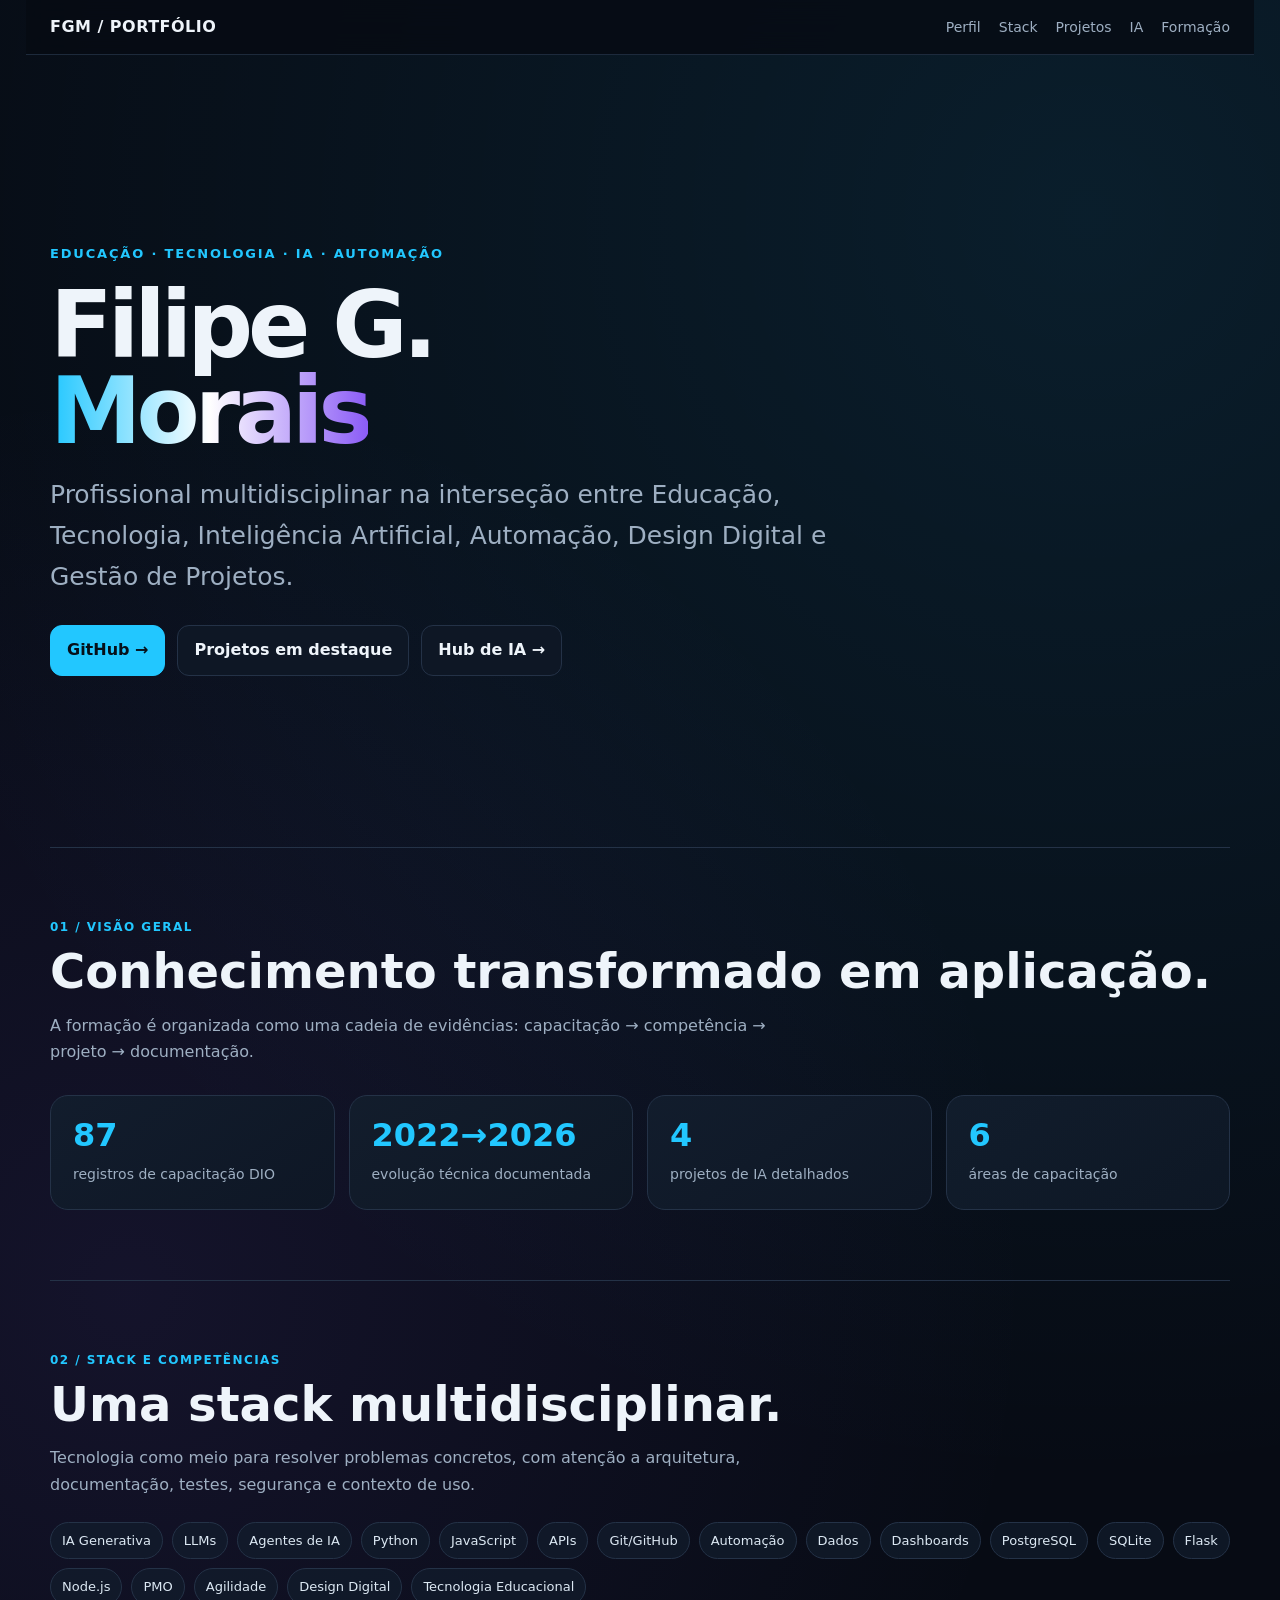
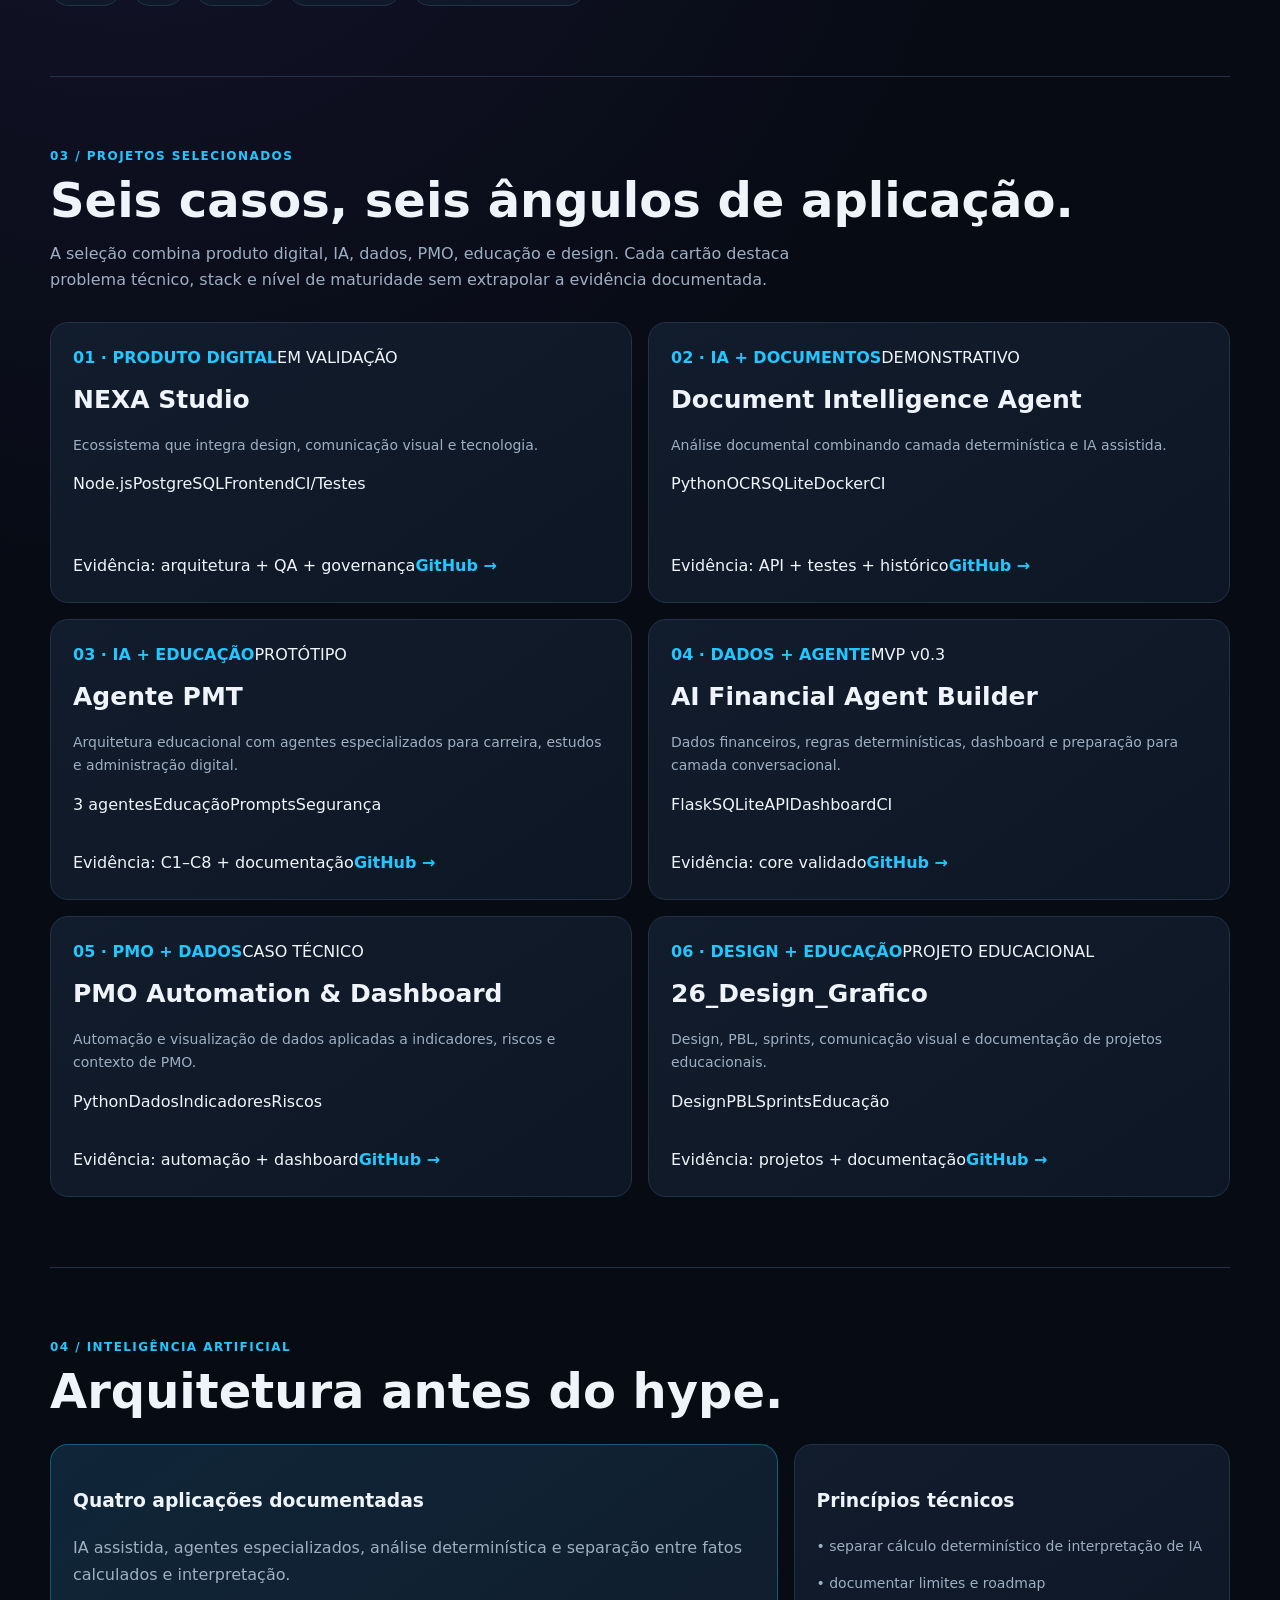
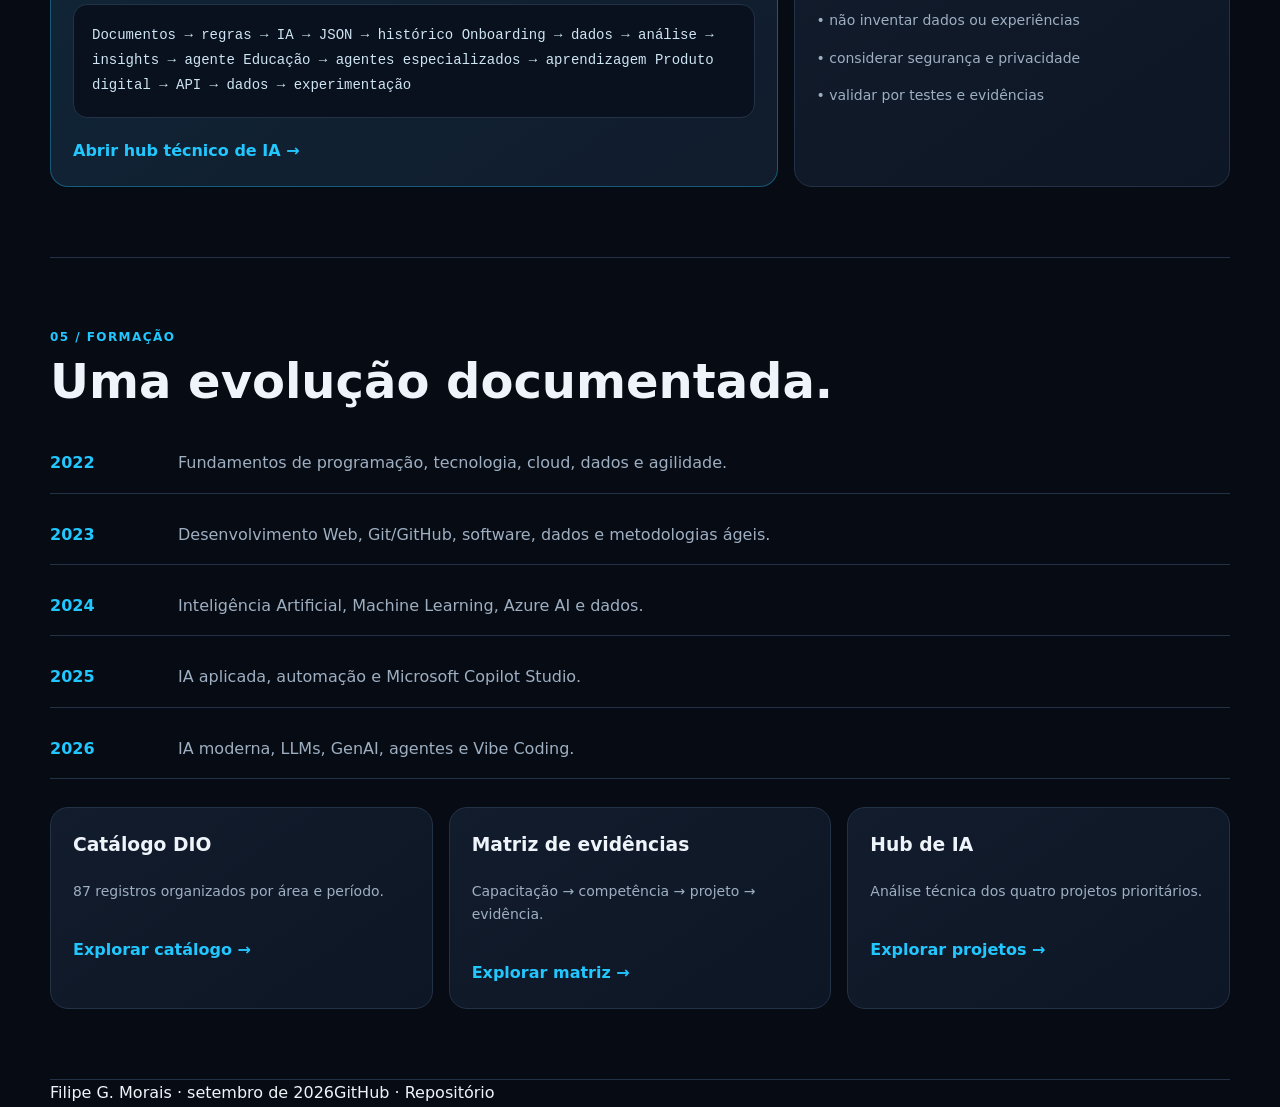
==== recrutadores/index.html @ 808ebfca "refactor: refine recruiter portfolio and project cards" ====
<!doctype html>
<html lang="pt-BR">
<head>
<meta charset="utf-8">
<meta name="viewport" content="width=device-width,initial-scale=1">
<meta name="description" content="Filipe G. Morais — portfólio profissional em Educação, Tecnologia, Inteligência Artificial, Automação, Design Digital e Gestão de Projetos.">
<meta name="theme-color" content="#070b14">
<meta property="og:type" content="website">
<meta property="og:title" content="Filipe G. Morais — Portfólio Profissional">
<meta property="og:description" content="Projetos, formação e aplicações em IA, automação, tecnologia e educação.">
<meta property="og:url" content="https://sayjinblackbelt.github.io/formacao-e-capacitacoes/">
<meta property="og:site_name" content="Filipe G. Morais — Portfólio">
<meta name="twitter:card" content="summary">
<meta name="twitter:title" content="Filipe G. Morais — Portfólio Profissional">
<meta name="twitter:description" content="Projetos, formação e aplicações em IA, automação, tecnologia e educação.">
<link rel="canonical" href="https://sayjinblackbelt.github.io/formacao-e-capacitacoes/">
<link rel="stylesheet" href="style.css">
<script type="application/ld+json">{"@context":"https://schema.org","@type":"Person","name":"Filipe G. Morais","url":"https://sayjinblackbelt.github.io/formacao-e-capacitacoes/","sameAs":["https://github.com/sayjinblackbelt"],"knowsAbout":["Artificial Intelligence","Generative AI","LLMs","AI Agents","Automation","Software Development","Digital Design","Educational Technology","Project Management"]}</script>
<title>Filipe G. Morais — Portfólio Profissional</title>
</head>
<body>
<main>
<nav class="nav"><a class="brand" href="#top">FGM / PORTFÓLIO</a><div class="navlinks"><a href="#perfil">Perfil</a><a href="#competencias">Stack</a><a href="#projetos">Projetos</a><a href="#ia">IA</a><a href="#formacao">Formação</a></div></nav>
<header class="hero" id="top"><div><div class="eyebrow">Educação · Tecnologia · IA · Automação</div><h1>Filipe G.<br><span class="gradient">Morais</span></h1><p class="lead">Profissional multidisciplinar na interseção entre Educação, Tecnologia, Inteligência Artificial, Automação, Design Digital e Gestão de Projetos.</p><div class="actions"><a class="btn primary" href="https://github.com/sayjinblackbelt">GitHub →</a><a class="btn" href="#projetos">Projetos em destaque</a><a class="btn" href="ia.html">Hub de IA →</a></div></div></header>
<section class="section" id="perfil"><div class="kicker">01 / Visão geral</div><h2>Conhecimento transformado em aplicação.</h2><p class="section-intro">A formação é organizada como uma cadeia de evidências: capacitação → competência → projeto → documentação.</p><div class="metrics"><div class="metric"><strong>87</strong><span>registros de capacitação DIO</span></div><div class="metric"><strong>2022→2026</strong><span>evolução técnica documentada</span></div><div class="metric"><strong>4</strong><span>projetos de IA detalhados</span></div><div class="metric"><strong>6</strong><span>áreas de capacitação</span></div></div></section>
<section class="section" id="competencias"><div class="kicker">02 / Stack e competências</div><h2>Uma stack multidisciplinar.</h2><p class="section-intro">Tecnologia como meio para resolver problemas concretos, com atenção a arquitetura, documentação, testes, segurança e contexto de uso.</p><div class="skills"><span class="tag">IA Generativa</span><span class="tag">LLMs</span><span class="tag">Agentes de IA</span><span class="tag">Python</span><span class="tag">JavaScript</span><span class="tag">APIs</span><span class="tag">Git/GitHub</span><span class="tag">Automação</span><span class="tag">Dados</span><span class="tag">Dashboards</span><span class="tag">PostgreSQL</span><span class="tag">SQLite</span><span class="tag">Flask</span><span class="tag">Node.js</span><span class="tag">PMO</span><span class="tag">Agilidade</span><span class="tag">Design Digital</span><span class="tag">Tecnologia Educacional</span></div></section>
<section class="section" id="projetos"><div class="kicker">03 / Projetos selecionados</div><h2>Seis casos, seis ângulos de aplicação.</h2><p class="section-intro">A seleção combina produto digital, IA, dados, PMO, educação e design. Cada cartão destaca problema técnico, stack e nível de maturidade sem extrapolar a evidência documentada.</p><div class="projects">
<article class="card project"><div><div class="project-top"><span class="num">01 · PRODUTO DIGITAL</span><span class="status">EM VALIDAÇÃO</span></div><h3>NEXA Studio</h3><p>Ecossistema que integra design, comunicação visual e tecnologia.</p><div class="chips"><span>Node.js</span><span>PostgreSQL</span><span>Frontend</span><span>CI/Testes</span></div></div><div class="project-bottom"><span class="evidence-label">Evidência: arquitetura + QA + governança</span><a class="cta" href="https://github.com/sayjinblackbelt/NEXA-Studio">GitHub →</a></div></article>
<article class="card project"><div><div class="project-top"><span class="num">02 · IA + DOCUMENTOS</span><span class="status">DEMONSTRATIVO</span></div><h3>Document Intelligence Agent</h3><p>Análise documental combinando camada determinística e IA assistida.</p><div class="chips"><span>Python</span><span>OCR</span><span>SQLite</span><span>Docker</span><span>CI</span></div></div><div class="project-bottom"><span class="evidence-label">Evidência: API + testes + histórico</span><a class="cta" href="https://github.com/sayjinblackbelt/document-intelligence-agent">GitHub →</a></div></article>
<article class="card project"><div><div class="project-top"><span class="num">03 · IA + EDUCAÇÃO</span><span class="status">PROTÓTIPO</span></div><h3>Agente PMT</h3><p>Arquitetura educacional com agentes especializados para carreira, estudos e administração digital.</p><div class="chips"><span>3 agentes</span><span>Educação</span><span>Prompts</span><span>Segurança</span></div></div><div class="project-bottom"><span class="evidence-label">Evidência: C1–C8 + documentação</span><a class="cta" href="https://github.com/sayjinblackbelt/Agente-PMT">GitHub →</a></div></article>
<article class="card project"><div><div class="project-top"><span class="num">04 · DADOS + AGENTE</span><span class="status">MVP v0.3</span></div><h3>AI Financial Agent Builder</h3><p>Dados financeiros, regras determinísticas, dashboard e preparação para camada conversacional.</p><div class="chips"><span>Flask</span><span>SQLite</span><span>API</span><span>Dashboard</span><span>CI</span></div></div><div class="project-bottom"><span class="evidence-label">Evidência: core validado</span><a class="cta" href="https://github.com/sayjinblackbelt/AI-Financial-Agent-Builder">GitHub →</a></div></article>
<article class="card project"><div><div class="project-top"><span class="num">05 · PMO + DADOS</span><span class="status">CASO TÉCNICO</span></div><h3>PMO Automation & Dashboard</h3><p>Automação e visualização de dados aplicadas a indicadores, riscos e contexto de PMO.</p><div class="chips"><span>Python</span><span>Dados</span><span>Indicadores</span><span>Riscos</span></div></div><div class="project-bottom"><span class="evidence-label">Evidência: automação + dashboard</span><a class="cta" href="https://github.com/sayjinblackbelt/pmo-automation-and-dashboard">GitHub →</a></div></article>
<article class="card project"><div><div class="project-top"><span class="num">06 · DESIGN + EDUCAÇÃO</span><span class="status">PROJETO EDUCACIONAL</span></div><h3>26_Design_Grafico</h3><p>Design, PBL, sprints, comunicação visual e documentação de projetos educacionais.</p><div class="chips"><span>Design</span><span>PBL</span><span>Sprints</span><span>Educação</span></div></div><div class="project-bottom"><span class="evidence-label">Evidência: projetos + documentação</span><a class="cta" href="https://github.com/sayjinblackbelt/26_Design_Grafico">GitHub →</a></div></article>
</div></section>
<section class="section" id="ia"><div class="kicker">04 / Inteligência Artificial</div><h2>Arquitetura antes do hype.</h2><div class="ai-grid"><div class="card ai"><h3>Quatro aplicações documentadas</h3><p class="section-intro">IA assistida, agentes especializados, análise determinística e separação entre fatos calculados e interpretação.</p><div class="architecture">Documentos → regras → IA → JSON → histórico

Onboarding → dados → análise → insights → agente

Educação → agentes especializados → aprendizagem

Produto digital → API → dados → experimentação</div><a class="cta" href="ia.html">Abrir hub técnico de IA →</a></div><div class="card"><h3>Princípios técnicos</h3><p class="small">• separar cálculo determinístico de interpretação de IA</p><p class="small">• documentar limites e roadmap</p><p class="small">• não inventar dados ou experiências</p><p class="small">• considerar segurança e privacidade</p><p class="small">• validar por testes e evidências</p></div></div></section>
<section class="section" id="formacao"><div class="kicker">05 / Formação</div><h2>Uma evolução documentada.</h2><div class="timeline"><div class="time"><strong>2022</strong><span>Fundamentos de programação, tecnologia, cloud, dados e agilidade.</span></div><div class="time"><strong>2023</strong><span>Desenvolvimento Web, Git/GitHub, software, dados e metodologias ágeis.</span></div><div class="time"><strong>2024</strong><span>Inteligência Artificial, Machine Learning, Azure AI e dados.</span></div><div class="time"><strong>2025</strong><span>IA aplicada, automação e Microsoft Copilot Studio.</span></div><div class="time"><strong>2026</strong><span>IA moderna, LLMs, GenAI, agentes e Vibe Coding.</span></div></div><div class="evidence"><div class="card"><h3>Catálogo DIO</h3><p>87 registros organizados por área e período.</p><a class="cta" href="https://github.com/sayjinblackbelt/formacao-e-capacitacoes/blob/main/certificacoes/CATALOGO-COMPLETO-DIO.md">Explorar catálogo →</a></div><div class="card"><h3>Matriz de evidências</h3><p>Capacitação → competência → projeto → evidência.</p><a class="cta" href="https://github.com/sayjinblackbelt/formacao-e-capacitacoes/blob/main/certificacoes/MATRIZ-CAPACITACAO-PROJETO.md">Explorar matriz →</a></div><div class="card"><h3>Hub de IA</h3><p>Análise técnica dos quatro projetos prioritários.</p><a class="cta" href="ia.html">Explorar projetos →</a></div></div></section>
<footer class="footer"><span>Filipe G. Morais · setembro de 2026</span><span><a href="https://github.com/sayjinblackbelt">GitHub</a> · <a href="https://github.com/sayjinblackbelt/formacao-e-capacitacoes">Repositório</a></span></footer>
</main></body></html>
---- recrutadores/style.css ----
body{margin:0;background:radial-gradient(circle at 85% 5%,rgba(34,199,255,.10),transparent 30%),radial-gradient(circle at 10% 30%,rgba(139,92,246,.10),transparent 28%),#070b14;color:#eef4fa;font:16px/1.65 Inter,ui-sans-serif,system-ui,-apple-system,"Segoe UI",sans-serif}a{color:inherit;text-decoration:none}a:hover{color:#22c7ff}main{max-width:1180px;margin:auto;padding:0 24px}.nav{position:sticky;top:0;z-index:10;margin:0 -24px;padding:14px 24px;background:rgba(7,11,20,.84);backdrop-filter:blur(14px);border-bottom:1px solid rgba(36,50,71,.8);display:flex;justify-content:space-between;gap:20px;align-items:center}.brand{font-weight:800;letter-spacing:.03em}.navlinks{display:flex;gap:18px;flex-wrap:wrap;color:#9eafc2;font-size:14px}.hero{min-height:72vh;display:grid;align-items:center;padding:80px 0 64px;border-bottom:1px solid #243247}.eyebrow,.num,.kicker{color:#22c7ff;font-weight:800}.eyebrow{letter-spacing:.14em;text-transform:uppercase;font-size:13px}.hero h1{font-size:clamp(48px,8vw,92px);line-height:.94;letter-spacing:-.055em;margin:18px 0;max-width:900px}.gradient{background:linear-gradient(90deg,#22c7ff,#fff,#8b5cf6);-webkit-background-clip:text;background-clip:text;color:transparent}.lead{max-width:850px;color:#9eafc2;font-size:clamp(19px,2.3vw,25px);margin:0 0 28px}.actions{display:flex;gap:12px;flex-wrap:wrap}.btn{padding:11px 16px;border:1px solid #243247;border-radius:12px;background:#0e1725;font-weight:700}.btn.primary{background:#22c7ff;color:#06101a;border-color:#22c7ff}.section{padding:70px 0;border-bottom:1px solid #243247}.kicker{text-transform:uppercase;letter-spacing:.12em;font-size:12px}.section h2{font-size:clamp(30px,4vw,48px);line-height:1.05;margin:8px 0 12px}.section-intro{color:#9eafc2;max-width:760px}.metrics{display:grid;grid-template-columns:repeat(4,1fr);gap:14px;margin-top:30px}.metric,.card{background:linear-gradient(145deg,rgba(18,29,45,.96),rgba(14,23,37,.96));border:1px solid #243247;border-radius:18px;padding:22px}.metric strong{display:block;font-size:32px;line-height:1.1;color:#22c7ff;margin-bottom:7px}.metric span,.small,.project p,.evidence p{color:#9eafc2;font-size:14px}.skills{display:flex;flex-wrap:wrap;gap:9px;margin-top:24px}.tag{border:1px solid #243247;background:rgba(18,29,45,.7);border-radius:999px;padding:7px 11px;color:#dce8f3;font-size:13px}.projects{display:grid;grid-template-columns:repeat(2,1fr);gap:16px;margin-top:28px}.project{min-height:235px;display:flex;flex-direction:column;justify-content:space-between;transition:transform .2s,border-color .2s}.project:hover{transform:translateY(-3px);border-color:#3c5877}.project h3{font-size:25px;margin:8px 0}.cta{display:inline-block;margin-top:20px;color:#22c7ff;font-weight:800}.ai{border-color:rgba(34,199,255,.35);background:linear-gradient(145deg,rgba(16,40,58,.95),rgba(18,29,45,.95))}.ai-grid{display:grid;grid-template-columns:1.25fr .75fr;gap:16px;margin-top:28px}.architecture{font-family:ui-monospace,SFMono-Regular,Consolas,monospace;color:#cfe5f3;font-size:14px;line-height:1.8;background:#08111d;border:1px solid #243247;border-radius:14px;padding:18px;overflow:auto}.timeline{display:grid;gap:12px;margin-top:28px}.time{display:grid;grid-template-columns:110px 1fr;gap:18px;padding:16px 0;border-bottom:1px solid #243247}.time strong{color:#22c7ff}.time span{color:#9eafc2}.evidence{display:grid;grid-template-columns:repeat(3,1fr);gap:16px;margin-top:28px}.evidence .card h3{margin-top:0}@media(max-width:800px){.metrics{grid-template-columns:repeat(2,1fr)}.projects,.ai-grid,.evidence{grid-template-columns:1fr}.hero{min-height:auto;padding:70px 0}.time{grid-template-columns:75px 1fr}}@media(max-width:520px){.metrics{grid-template-columns:1fr}.navlinks{display:none}.hero h1{font-size:52px}}
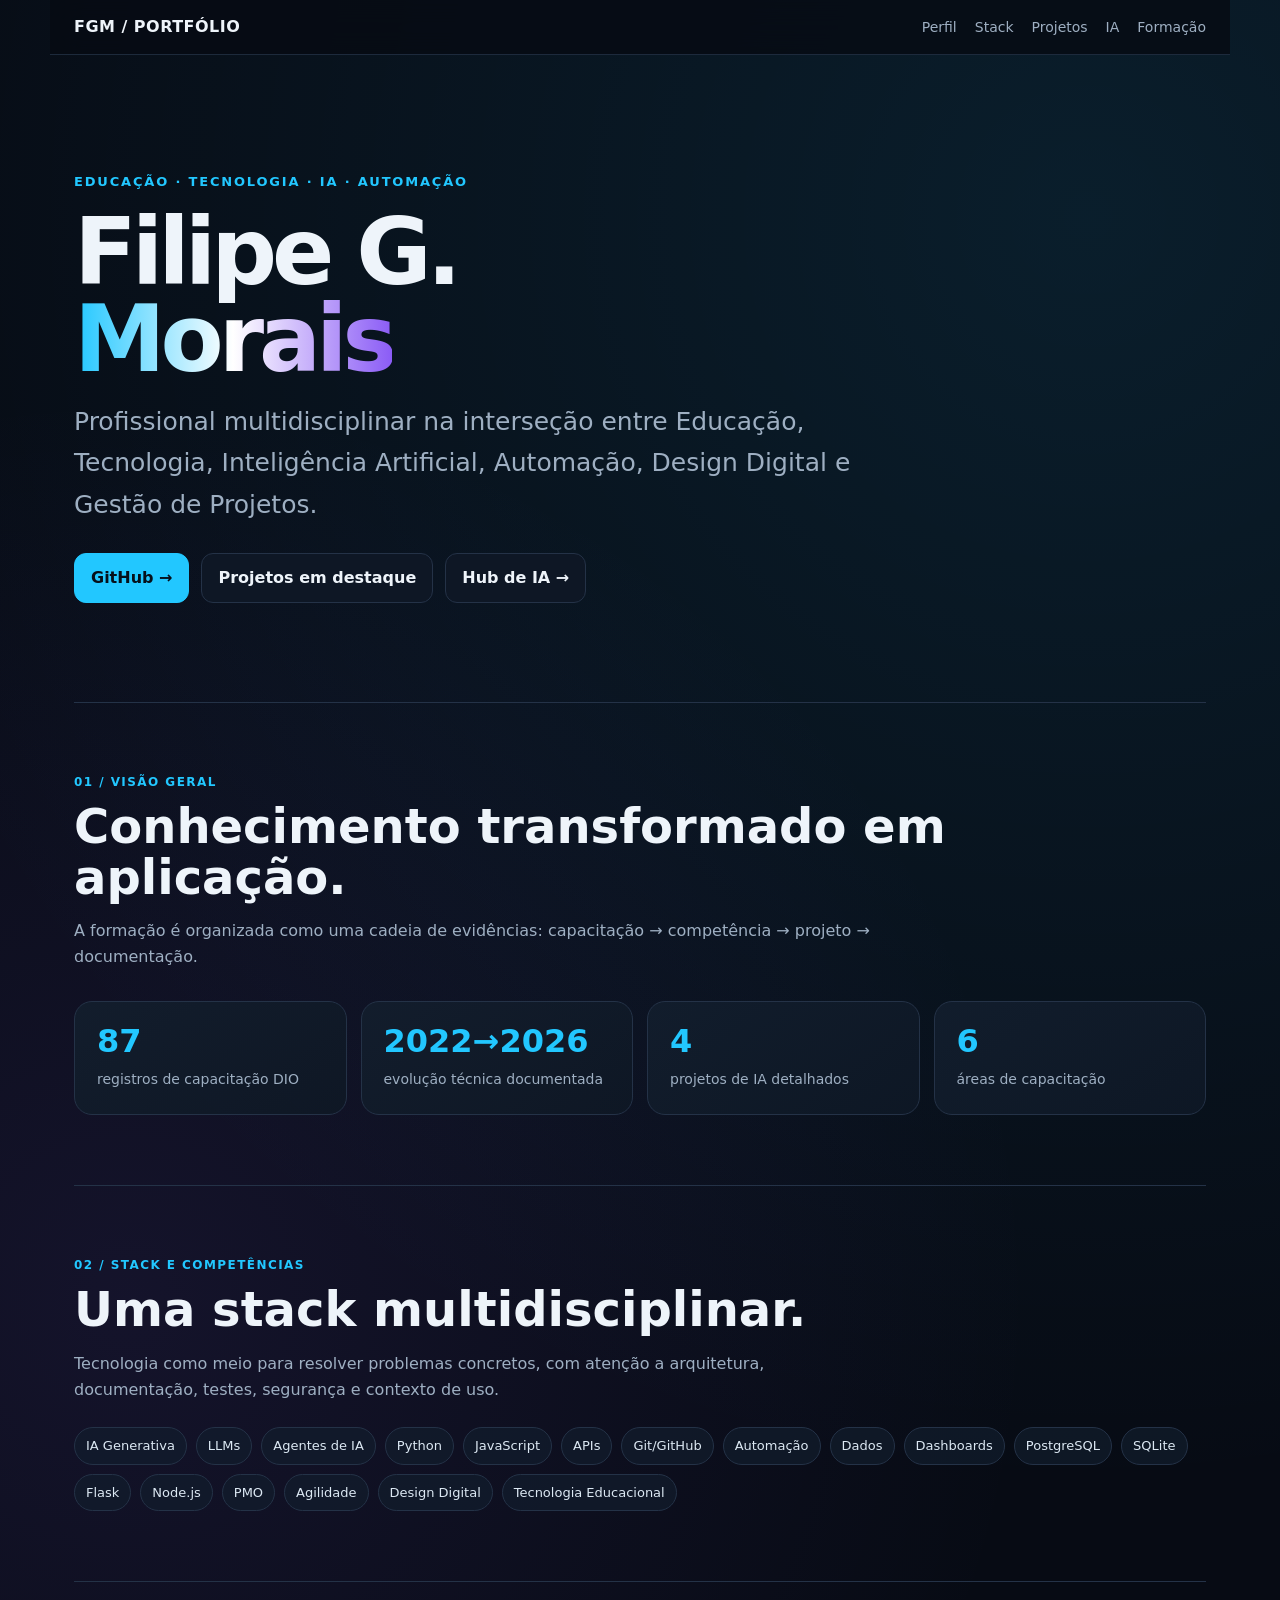
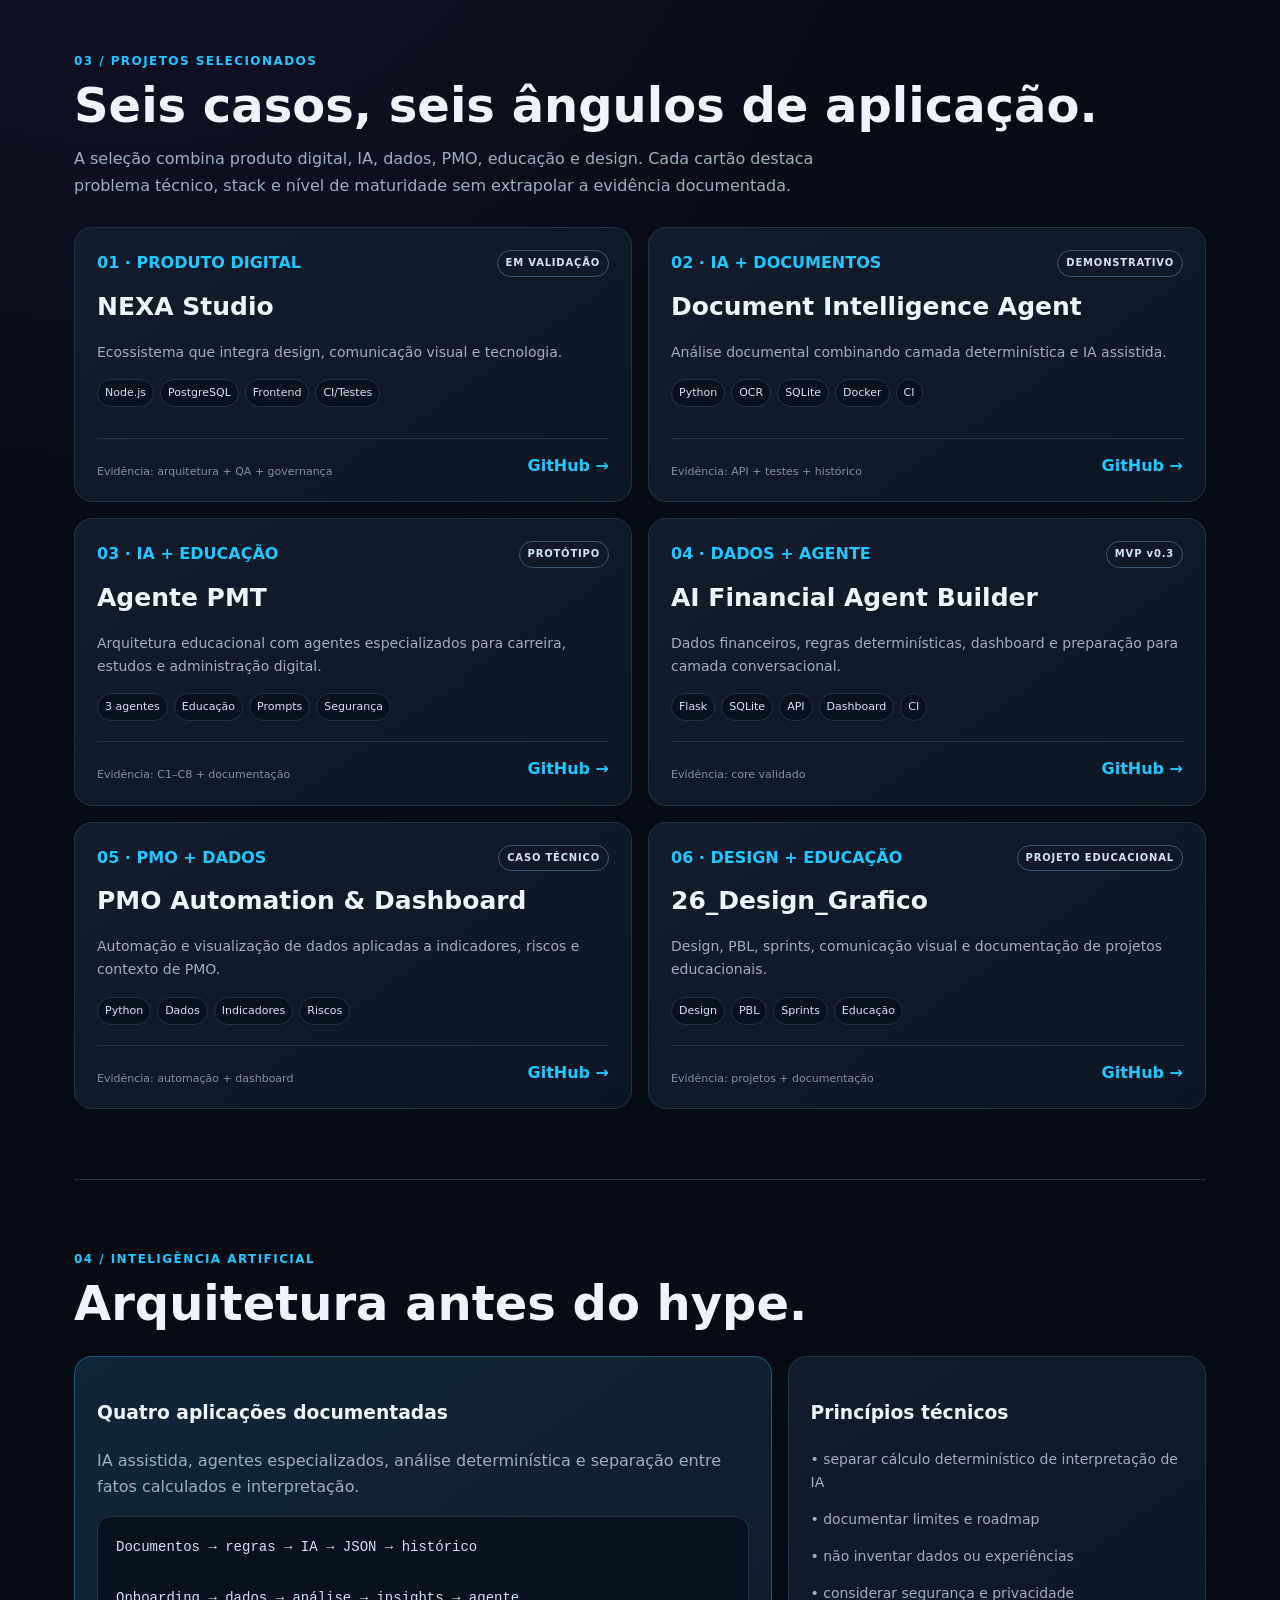
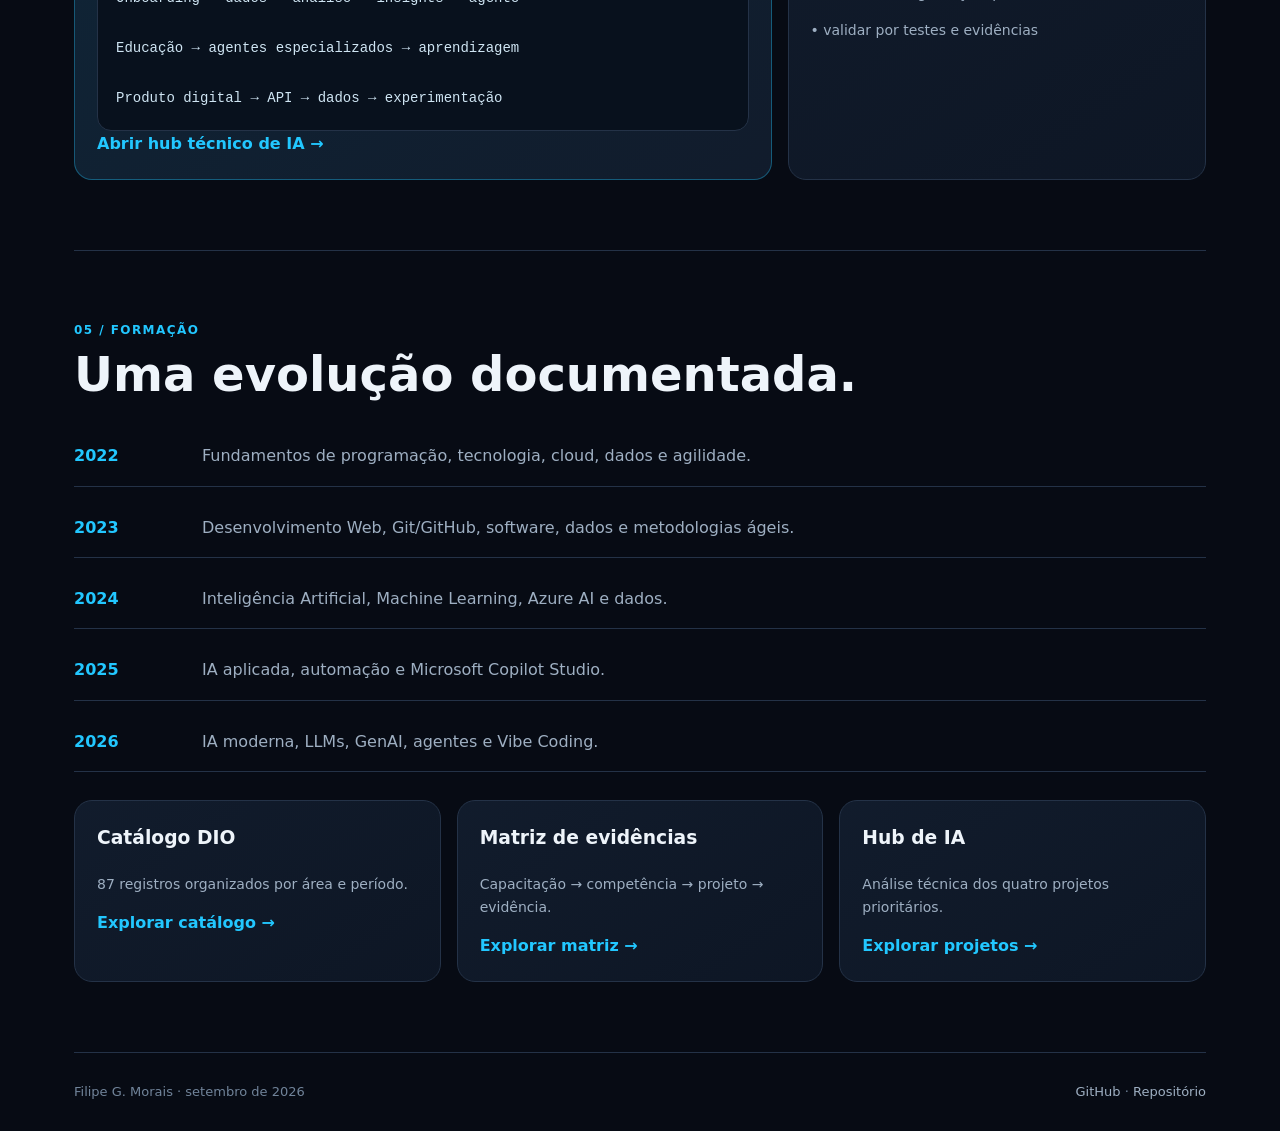
==== commit feedbd46: "fix: point AI hub links to published page" ====
--- a/recrutadores/index.html
+++ b/recrutadores/index.html
@@ -21,7 +21,7 @@
 <body>
 <main>
 <nav class="nav"><a class="brand" href="#top">FGM / PORTFÓLIO</a><div class="navlinks"><a href="#perfil">Perfil</a><a href="#competencias">Stack</a><a href="#projetos">Projetos</a><a href="#ia">IA</a><a href="#formacao">Formação</a></div></nav>
-<header class="hero" id="top"><div><div class="eyebrow">Educação · Tecnologia · IA · Automação</div><h1>Filipe G.<br><span class="gradient">Morais</span></h1><p class="lead">Profissional multidisciplinar na interseção entre Educação, Tecnologia, Inteligência Artificial, Automação, Design Digital e Gestão de Projetos.</p><div class="actions"><a class="btn primary" href="https://github.com/sayjinblackbelt">GitHub →</a><a class="btn" href="#projetos">Projetos em destaque</a><a class="btn" href="ia.html">Hub de IA →</a></div></div></header>
+<header class="hero" id="top"><div><div class="eyebrow">Educação · Tecnologia · IA · Automação</div><h1>Filipe G.<br><span class="gradient">Morais</span></h1><p class="lead">Profissional multidisciplinar na interseção entre Educação, Tecnologia, Inteligência Artificial, Automação, Design Digital e Gestão de Projetos.</p><div class="actions"><a class="btn primary" href="https://github.com/sayjinblackbelt">GitHub →</a><a class="btn" href="#projetos">Projetos em destaque</a><a class="btn" href="ia/">Hub de IA →</a></div></div></header>
 <section class="section" id="perfil"><div class="kicker">01 / Visão geral</div><h2>Conhecimento transformado em aplicação.</h2><p class="section-intro">A formação é organizada como uma cadeia de evidências: capacitação → competência → projeto → documentação.</p><div class="metrics"><div class="metric"><strong>87</strong><span>registros de capacitação DIO</span></div><div class="metric"><strong>2022→2026</strong><span>evolução técnica documentada</span></div><div class="metric"><strong>4</strong><span>projetos de IA detalhados</span></div><div class="metric"><strong>6</strong><span>áreas de capacitação</span></div></div></section>
 <section class="section" id="competencias"><div class="kicker">02 / Stack e competências</div><h2>Uma stack multidisciplinar.</h2><p class="section-intro">Tecnologia como meio para resolver problemas concretos, com atenção a arquitetura, documentação, testes, segurança e contexto de uso.</p><div class="skills"><span class="tag">IA Generativa</span><span class="tag">LLMs</span><span class="tag">Agentes de IA</span><span class="tag">Python</span><span class="tag">JavaScript</span><span class="tag">APIs</span><span class="tag">Git/GitHub</span><span class="tag">Automação</span><span class="tag">Dados</span><span class="tag">Dashboards</span><span class="tag">PostgreSQL</span><span class="tag">SQLite</span><span class="tag">Flask</span><span class="tag">Node.js</span><span class="tag">PMO</span><span class="tag">Agilidade</span><span class="tag">Design Digital</span><span class="tag">Tecnologia Educacional</span></div></section>
 <section class="section" id="projetos"><div class="kicker">03 / Projetos selecionados</div><h2>Seis casos, seis ângulos de aplicação.</h2><p class="section-intro">A seleção combina produto digital, IA, dados, PMO, educação e design. Cada cartão destaca problema técnico, stack e nível de maturidade sem extrapolar a evidência documentada.</p><div class="projects">
@@ -38,7 +38,7 @@
 
 Educação → agentes especializados → aprendizagem
 
-Produto digital → API → dados → experimentação</div><a class="cta" href="ia.html">Abrir hub técnico de IA →</a></div><div class="card"><h3>Princípios técnicos</h3><p class="small">• separar cálculo determinístico de interpretação de IA</p><p class="small">• documentar limites e roadmap</p><p class="small">• não inventar dados ou experiências</p><p class="small">• considerar segurança e privacidade</p><p class="small">• validar por testes e evidências</p></div></div></section>
-<section class="section" id="formacao"><div class="kicker">05 / Formação</div><h2>Uma evolução documentada.</h2><div class="timeline"><div class="time"><strong>2022</strong><span>Fundamentos de programação, tecnologia, cloud, dados e agilidade.</span></div><div class="time"><strong>2023</strong><span>Desenvolvimento Web, Git/GitHub, software, dados e metodologias ágeis.</span></div><div class="time"><strong>2024</strong><span>Inteligência Artificial, Machine Learning, Azure AI e dados.</span></div><div class="time"><strong>2025</strong><span>IA aplicada, automação e Microsoft Copilot Studio.</span></div><div class="time"><strong>2026</strong><span>IA moderna, LLMs, GenAI, agentes e Vibe Coding.</span></div></div><div class="evidence"><div class="card"><h3>Catálogo DIO</h3><p>87 registros organizados por área e período.</p><a class="cta" href="https://github.com/sayjinblackbelt/formacao-e-capacitacoes/blob/main/certificacoes/CATALOGO-COMPLETO-DIO.md">Explorar catálogo →</a></div><div class="card"><h3>Matriz de evidências</h3><p>Capacitação → competência → projeto → evidência.</p><a class="cta" href="https://github.com/sayjinblackbelt/formacao-e-capacitacoes/blob/main/certificacoes/MATRIZ-CAPACITACAO-PROJETO.md">Explorar matriz →</a></div><div class="card"><h3>Hub de IA</h3><p>Análise técnica dos quatro projetos prioritários.</p><a class="cta" href="ia.html">Explorar projetos →</a></div></div></section>
+Produto digital → API → dados → experimentação</div><a class="cta" href="ia/">Abrir hub técnico de IA →</a></div><div class="card"><h3>Princípios técnicos</h3><p class="small">• separar cálculo determinístico de interpretação de IA</p><p class="small">• documentar limites e roadmap</p><p class="small">• não inventar dados ou experiências</p><p class="small">• considerar segurança e privacidade</p><p class="small">• validar por testes e evidências</p></div></div></section>
+<section class="section" id="formacao"><div class="kicker">05 / Formação</div><h2>Uma evolução documentada.</h2><div class="timeline"><div class="time"><strong>2022</strong><span>Fundamentos de programação, tecnologia, cloud, dados e agilidade.</span></div><div class="time"><strong>2023</strong><span>Desenvolvimento Web, Git/GitHub, software, dados e metodologias ágeis.</span></div><div class="time"><strong>2024</strong><span>Inteligência Artificial, Machine Learning, Azure AI e dados.</span></div><div class="time"><strong>2025</strong><span>IA aplicada, automação e Microsoft Copilot Studio.</span></div><div class="time"><strong>2026</strong><span>IA moderna, LLMs, GenAI, agentes e Vibe Coding.</span></div></div><div class="evidence"><div class="card"><h3>Catálogo DIO</h3><p>87 registros organizados por área e período.</p><a class="cta" href="https://github.com/sayjinblackbelt/formacao-e-capacitacoes/blob/main/certificacoes/CATALOGO-COMPLETO-DIO.md">Explorar catálogo →</a></div><div class="card"><h3>Matriz de evidências</h3><p>Capacitação → competência → projeto → evidência.</p><a class="cta" href="https://github.com/sayjinblackbelt/formacao-e-capacitacoes/blob/main/certificacoes/MATRIZ-CAPACITACAO-PROJETO.md">Explorar matriz →</a></div><div class="card"><h3>Hub de IA</h3><p>Análise técnica dos quatro projetos prioritários.</p><a class="cta" href="ia/">Explorar projetos →</a></div></div></section>
 <footer class="footer"><span>Filipe G. Morais · setembro de 2026</span><span><a href="https://github.com/sayjinblackbelt">GitHub</a> · <a href="https://github.com/sayjinblackbelt/formacao-e-capacitacoes">Repositório</a></span></footer>
 </main></body></html>
--- a/recrutadores/style.css
+++ b/recrutadores/style.css
@@ -1 +1 @@
-body{margin:0;background:radial-gradient(circle at 85% 5%,rgba(34,199,255,.10),transparent 30%),radial-gradient(circle at 10% 30%,rgba(139,92,246,.10),transparent 28%),#070b14;color:#eef4fa;font:16px/1.65 Inter,ui-sans-serif,system-ui,-apple-system,"Segoe UI",sans-serif}a{color:inherit;text-decoration:none}a:hover{color:#22c7ff}main{max-width:1180px;margin:auto;padding:0 24px}.nav{position:sticky;top:0;z-index:10;margin:0 -24px;padding:14px 24px;background:rgba(7,11,20,.84);backdrop-filter:blur(14px);border-bottom:1px solid rgba(36,50,71,.8);display:flex;justify-content:space-between;gap:20px;align-items:center}.brand{font-weight:800;letter-spacing:.03em}.navlinks{display:flex;gap:18px;flex-wrap:wrap;color:#9eafc2;font-size:14px}.hero{min-height:72vh;display:grid;align-items:center;padding:80px 0 64px;border-bottom:1px solid #243247}.eyebrow,.num,.kicker{color:#22c7ff;font-weight:800}.eyebrow{letter-spacing:.14em;text-transform:uppercase;font-size:13px}.hero h1{font-size:clamp(48px,8vw,92px);line-height:.94;letter-spacing:-.055em;margin:18px 0;max-width:900px}.gradient{background:linear-gradient(90deg,#22c7ff,#fff,#8b5cf6);-webkit-background-clip:text;background-clip:text;color:transparent}.lead{max-width:850px;color:#9eafc2;font-size:clamp(19px,2.3vw,25px);margin:0 0 28px}.actions{display:flex;gap:12px;flex-wrap:wrap}.btn{padding:11px 16px;border:1px solid #243247;border-radius:12px;background:#0e1725;font-weight:700}.btn.primary{background:#22c7ff;color:#06101a;border-color:#22c7ff}.section{padding:70px 0;border-bottom:1px solid #243247}.kicker{text-transform:uppercase;letter-spacing:.12em;font-size:12px}.section h2{font-size:clamp(30px,4vw,48px);line-height:1.05;margin:8px 0 12px}.section-intro{color:#9eafc2;max-width:760px}.metrics{display:grid;grid-template-columns:repeat(4,1fr);gap:14px;margin-top:30px}.metric,.card{background:linear-gradient(145deg,rgba(18,29,45,.96),rgba(14,23,37,.96));border:1px solid #243247;border-radius:18px;padding:22px}.metric strong{display:block;font-size:32px;line-height:1.1;color:#22c7ff;margin-bottom:7px}.metric span,.small,.project p,.evidence p{color:#9eafc2;font-size:14px}.skills{display:flex;flex-wrap:wrap;gap:9px;margin-top:24px}.tag{border:1px solid #243247;background:rgba(18,29,45,.7);border-radius:999px;padding:7px 11px;color:#dce8f3;font-size:13px}.projects{display:grid;grid-template-columns:repeat(2,1fr);gap:16px;margin-top:28px}.project{min-height:235px;display:flex;flex-direction:column;justify-content:space-between;transition:transform .2s,border-color .2s}.project:hover{transform:translateY(-3px);border-color:#3c5877}.project h3{font-size:25px;margin:8px 0}.cta{display:inline-block;margin-top:20px;color:#22c7ff;font-weight:800}.ai{border-color:rgba(34,199,255,.35);background:linear-gradient(145deg,rgba(16,40,58,.95),rgba(18,29,45,.95))}.ai-grid{display:grid;grid-template-columns:1.25fr .75fr;gap:16px;margin-top:28px}.architecture{font-family:ui-monospace,SFMono-Regular,Consolas,monospace;color:#cfe5f3;font-size:14px;line-height:1.8;background:#08111d;border:1px solid #243247;border-radius:14px;padding:18px;overflow:auto}.timeline{display:grid;gap:12px;margin-top:28px}.time{display:grid;grid-template-columns:110px 1fr;gap:18px;padding:16px 0;border-bottom:1px solid #243247}.time strong{color:#22c7ff}.time span{color:#9eafc2}.evidence{display:grid;grid-template-columns:repeat(3,1fr);gap:16px;margin-top:28px}.evidence .card h3{margin-top:0}@media(max-width:800px){.metrics{grid-template-columns:repeat(2,1fr)}.projects,.ai-grid,.evidence{grid-template-columns:1fr}.hero{min-height:auto;padding:70px 0}.time{grid-template-columns:75px 1fr}}@media(max-width:520px){.metrics{grid-template-columns:1fr}.navlinks{display:none}.hero h1{font-size:52px}}+:root{--bg:#070b14;--panel:#0e1725;--line:#243247;--text:#eef4fa;--muted:#9eafc2;--accent:#22c7ff;--violet:#8b5cf6}*{box-sizing:border-box}html{scroll-behavior:smooth}body{margin:0;background:radial-gradient(circle at 85% 5%,rgba(34,199,255,.10),transparent 30%),radial-gradient(circle at 10% 30%,rgba(139,92,246,.10),transparent 28%),var(--bg);color:var(--text);font:16px/1.65 Inter,ui-sans-serif,system-ui,-apple-system,"Segoe UI",sans-serif}a{color:inherit;text-decoration:none}a:hover{color:var(--accent)}main{max-width:1180px;margin:auto;padding:0 24px}.nav{position:sticky;top:0;z-index:10;margin:0 -24px;padding:14px 24px;background:rgba(7,11,20,.84);backdrop-filter:blur(14px);border-bottom:1px solid rgba(36,50,71,.8);display:flex;justify-content:space-between;gap:20px;align-items:center}.brand{font-weight:800;letter-spacing:.03em}.navlinks{display:flex;gap:18px;flex-wrap:wrap;color:var(--muted);font-size:14px}.hero{min-height:72vh;display:grid;align-items:center;padding:80px 0 64px;border-bottom:1px solid var(--line)}.eyebrow,.num,.kicker{color:var(--accent);font-weight:800}.eyebrow{letter-spacing:.14em;text-transform:uppercase;font-size:13px}.hero h1{font-size:clamp(48px,8vw,92px);line-height:.94;letter-spacing:-.055em;margin:18px 0;max-width:900px}.gradient{background:linear-gradient(90deg,var(--accent),#fff,var(--violet));-webkit-background-clip:text;background-clip:text;color:transparent}.lead{max-width:850px;color:var(--muted);font-size:clamp(19px,2.3vw,25px);margin:0 0 28px}.actions{display:flex;gap:12px;flex-wrap:wrap}.btn{padding:11px 16px;border:1px solid var(--line);border-radius:12px;background:var(--panel);font-weight:700}.btn.primary{background:var(--accent);color:#06101a;border-color:var(--accent)}.section{padding:70px 0;border-bottom:1px solid var(--line);scroll-margin-top:70px}.kicker{text-transform:uppercase;letter-spacing:.12em;font-size:12px}.section h2{font-size:clamp(30px,4vw,48px);line-height:1.05;margin:8px 0 12px}.section-intro{color:var(--muted);max-width:800px}.metrics{display:grid;grid-template-columns:repeat(4,1fr);gap:14px;margin-top:30px}.metric,.card{background:linear-gradient(145deg,rgba(18,29,45,.96),rgba(14,23,37,.96));border:1px solid var(--line);border-radius:18px;padding:22px}.metric strong{display:block;font-size:32px;line-height:1.1;color:var(--accent);margin-bottom:7px}.metric span,.small,.project p,.evidence p{color:var(--muted);font-size:14px}.skills{display:flex;flex-wrap:wrap;gap:9px;margin-top:24px}.tag{border:1px solid var(--line);background:rgba(18,29,45,.7);border-radius:999px;padding:7px 11px;color:#dce8f3;font-size:13px}.projects{display:grid;grid-template-columns:repeat(2,1fr);gap:16px;margin-top:28px}.project{min-height:275px;display:flex;flex-direction:column;justify-content:space-between;transition:transform .2s,border-color .2s,box-shadow .2s}.project:hover{transform:translateY(-3px);border-color:#3c5877;box-shadow:0 12px 30px rgba(0,0,0,.18)}.project h3{font-size:25px;margin:9px 0 8px}.project-top{display:flex;align-items:center;justify-content:space-between;gap:10px}.status{font-size:10px;letter-spacing:.08em;font-weight:800;border:1px solid #3c5877;border-radius:999px;padding:4px 8px;color:#cfe5f3;white-space:nowrap}.chips{display:flex;gap:6px;flex-wrap:wrap;margin-top:15px}.chips span{font-size:11px;color:#cfe5f3;background:#08111d;border:1px solid var(--line);border-radius:999px;padding:4px 7px}.project-bottom{display:flex;align-items:end;justify-content:space-between;gap:14px;border-top:1px solid var(--line);padding-top:14px;margin-top:20px}.evidence-label{font-size:11px;color:#7f93a8;line-height:1.4}.cta{display:inline-block;color:var(--accent);font-weight:800;white-space:nowrap}.ai{border-color:rgba(34,199,255,.35);background:linear-gradient(145deg,rgba(16,40,58,.95),rgba(18,29,45,.95))}.ai-grid{display:grid;grid-template-columns:1.25fr .75fr;gap:16px;margin-top:28px}.architecture{white-space:pre-line;font-family:ui-monospace,SFMono-Regular,Consolas,monospace;color:#cfe5f3;font-size:14px;line-height:1.8;background:#08111d;border:1px solid var(--line);border-radius:14px;padding:18px;overflow:auto}.timeline{display:grid;gap:12px;margin-top:28px}.time{display:grid;grid-template-columns:110px 1fr;gap:18px;padding:16px 0;border-bottom:1px solid var(--line)}.time strong{color:var(--accent)}.time span{color:var(--muted)}.evidence{display:grid;grid-template-columns:repeat(3,1fr);gap:16px;margin-top:28px}.evidence .card h3{margin-top:0}.footer{display:flex;justify-content:space-between;gap:20px;padding:28px 0;color:#71849a;font-size:13px}.footer a{color:#9eafc2}@media(max-width:800px){.metrics{grid-template-columns:repeat(2,1fr)}.projects,.ai-grid,.evidence{grid-template-columns:1fr}.hero{min-height:auto;padding:70px 0}.time{grid-template-columns:75px 1fr}}@media(max-width:520px){.metrics{grid-template-columns:1fr}.navlinks{display:none}.hero h1{font-size:52px}.project-top{align-items:flex-start;flex-direction:column}.project-bottom{align-items:flex-start;flex-direction:column}.footer{flex-direction:column}}
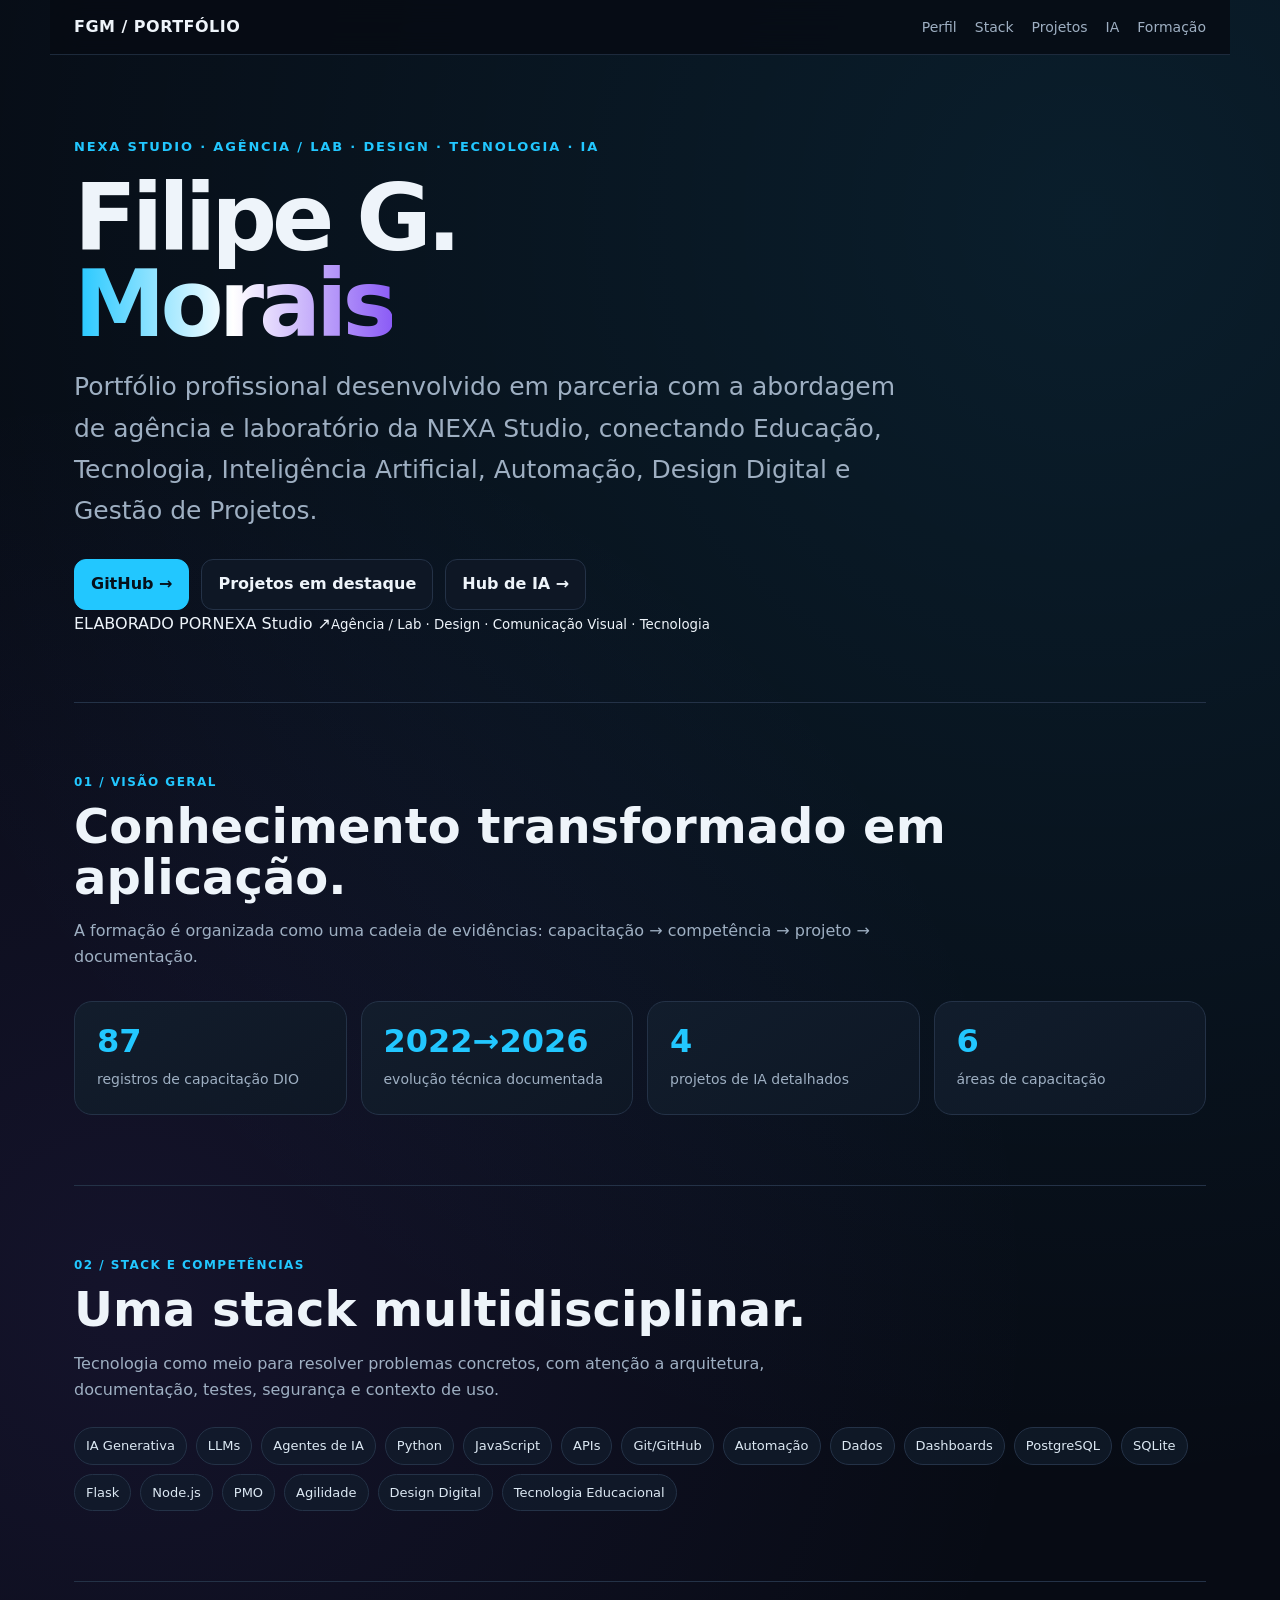
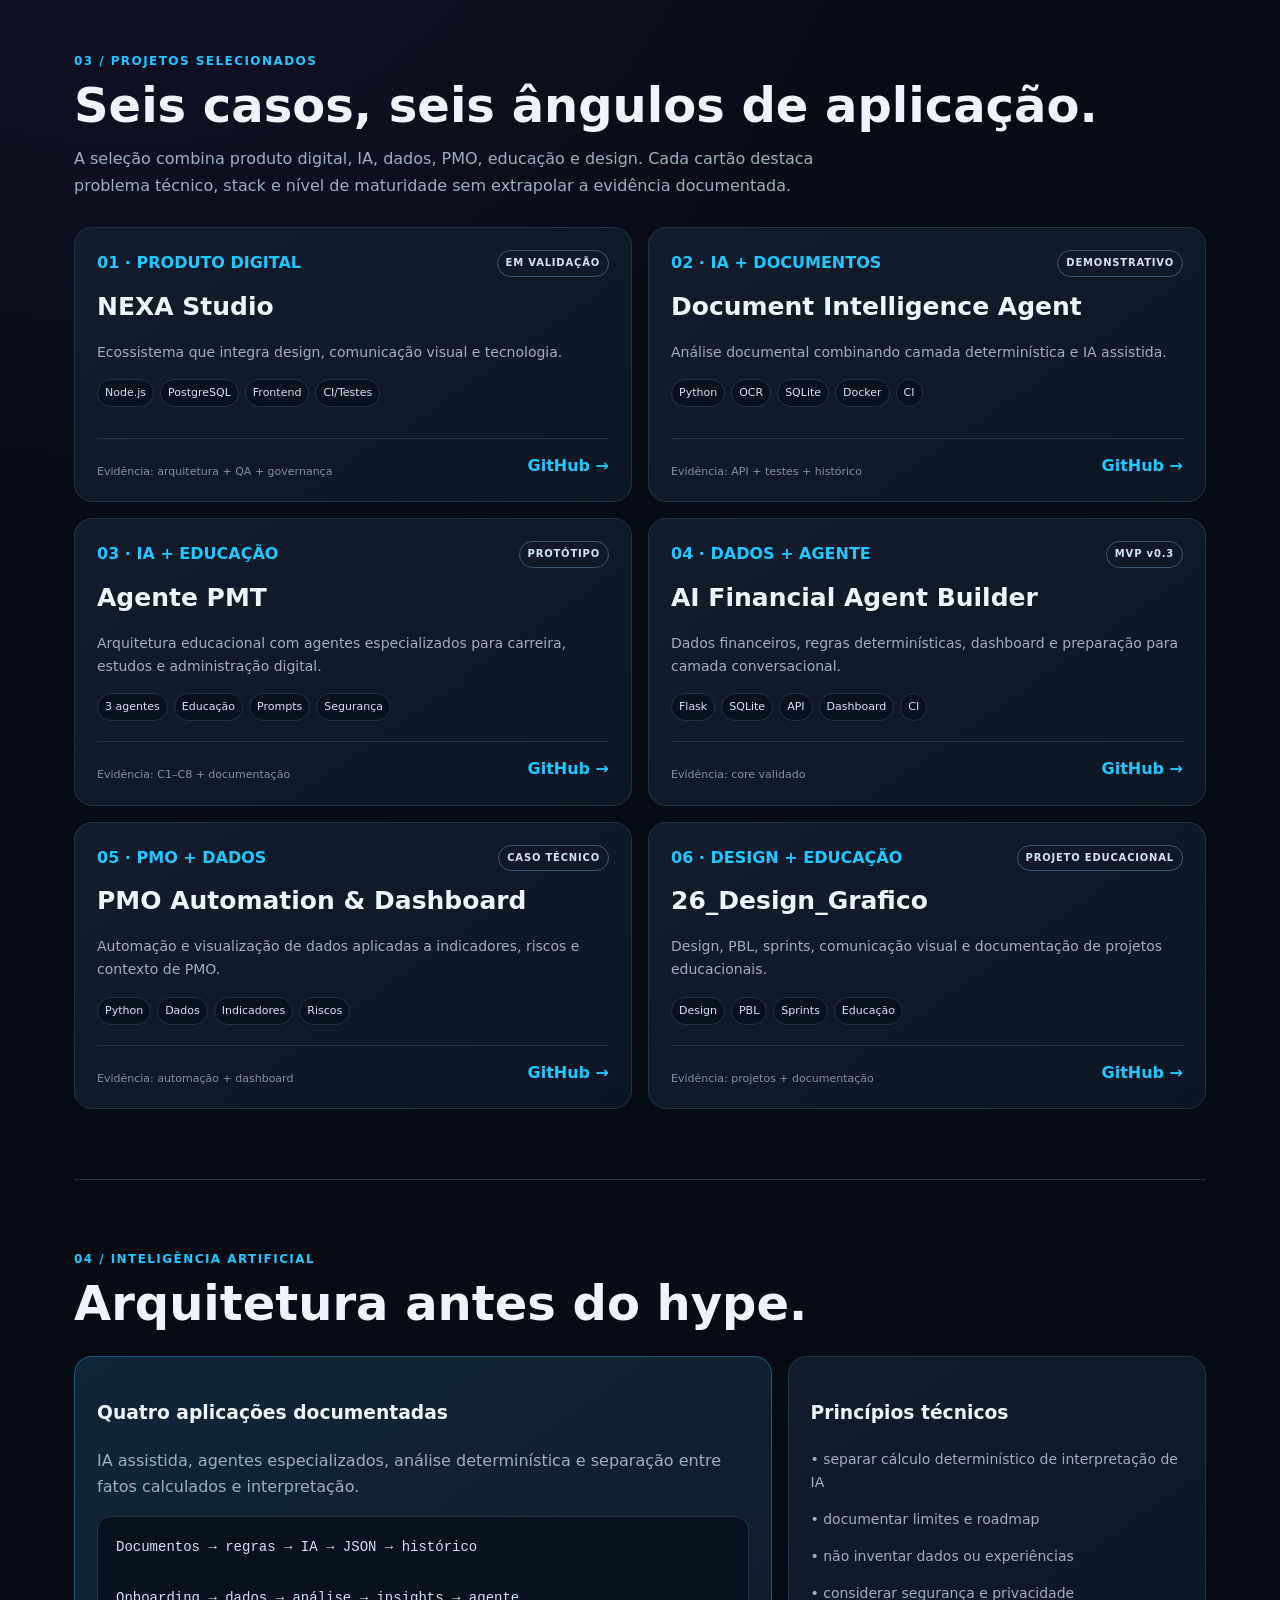
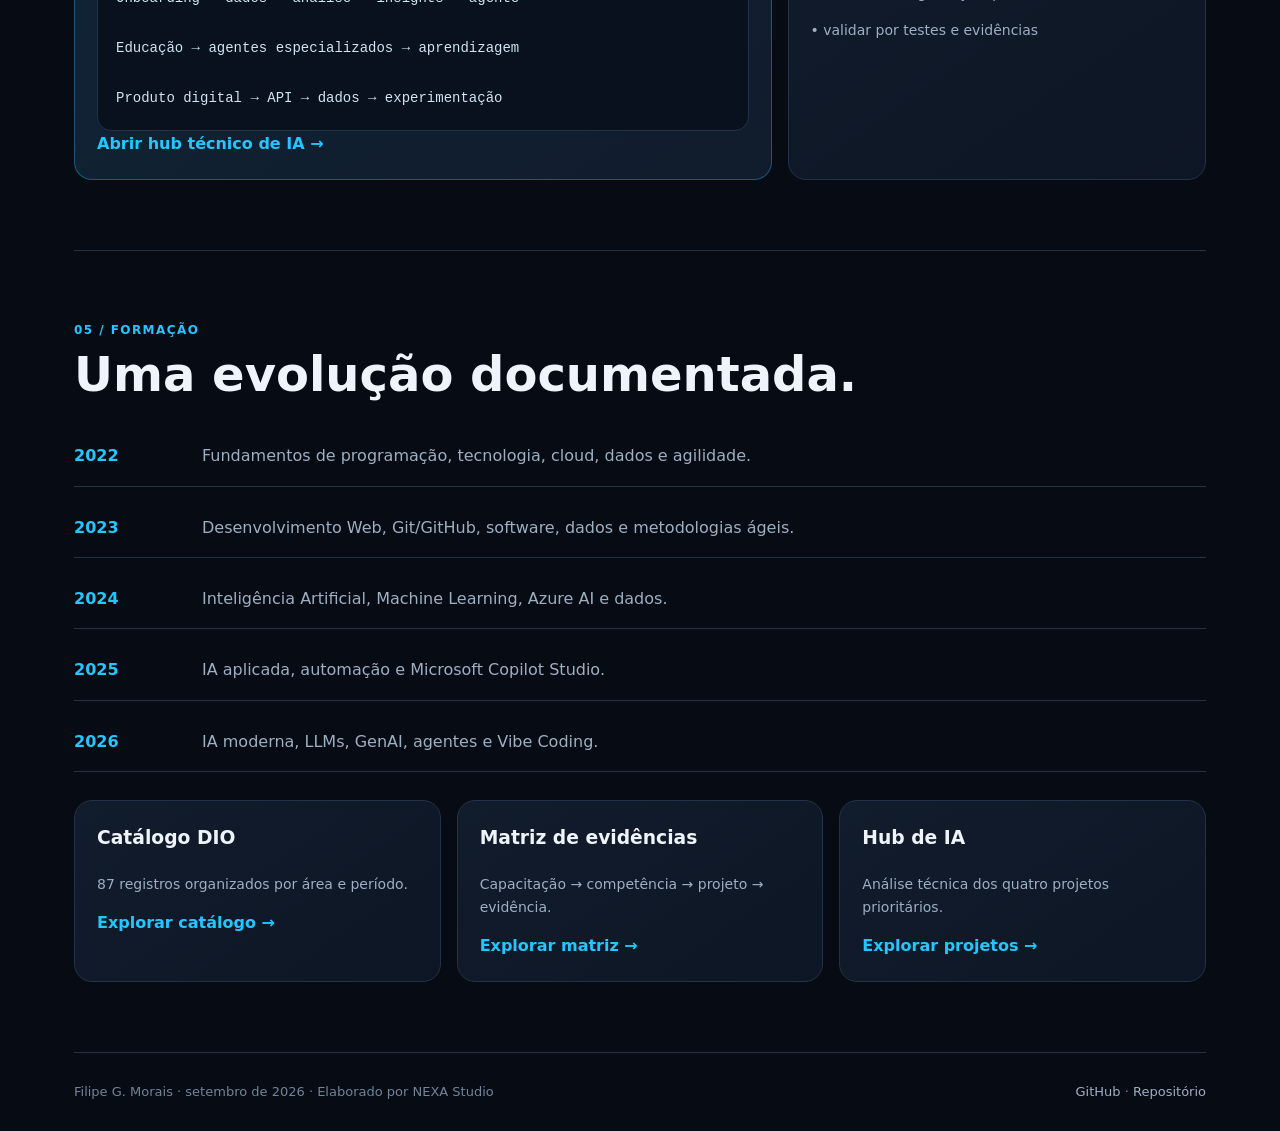
==== commit df3d3a86: "brand: credit NEXA Studio agency style" ====
--- a/recrutadores/index.html
+++ b/recrutadores/index.html
@@ -5,6 +5,8 @@
 <meta name="viewport" content="width=device-width,initial-scale=1">
 <meta name="description" content="Filipe G. Morais — portfólio profissional em Educação, Tecnologia, Inteligência Artificial, Automação, Design Digital e Gestão de Projetos.">
 <meta name="theme-color" content="#070b14">
+<meta name="author" content="Filipe G. Morais / NEXA Studio">
+<meta name="generator" content="NEXA Studio — Agência / Laboratório de Design, Tecnologia e Comunicação">
 <meta property="og:type" content="website">
 <meta property="og:title" content="Filipe G. Morais — Portfólio Profissional">
 <meta property="og:description" content="Projetos, formação e aplicações em IA, automação, tecnologia e educação.">
@@ -21,7 +23,7 @@
 <body>
 <main>
 <nav class="nav"><a class="brand" href="#top">FGM / PORTFÓLIO</a><div class="navlinks"><a href="#perfil">Perfil</a><a href="#competencias">Stack</a><a href="#projetos">Projetos</a><a href="#ia">IA</a><a href="#formacao">Formação</a></div></nav>
-<header class="hero" id="top"><div><div class="eyebrow">Educação · Tecnologia · IA · Automação</div><h1>Filipe G.<br><span class="gradient">Morais</span></h1><p class="lead">Profissional multidisciplinar na interseção entre Educação, Tecnologia, Inteligência Artificial, Automação, Design Digital e Gestão de Projetos.</p><div class="actions"><a class="btn primary" href="https://github.com/sayjinblackbelt">GitHub →</a><a class="btn" href="#projetos">Projetos em destaque</a><a class="btn" href="ia/">Hub de IA →</a></div></div></header>
+<header class="hero" id="top"><div><div class="eyebrow">NEXA STUDIO · Agência / Lab · Design · Tecnologia · IA</div><h1>Filipe G.<br><span class="gradient">Morais</span></h1><p class="lead">Portfólio profissional desenvolvido em parceria com a abordagem de agência e laboratório da NEXA Studio, conectando Educação, Tecnologia, Inteligência Artificial, Automação, Design Digital e Gestão de Projetos.</p><div class="actions"><a class="btn primary" href="https://github.com/sayjinblackbelt">GitHub →</a><a class="btn" href="#projetos">Projetos em destaque</a><a class="btn" href="ia/">Hub de IA →</a></div></div><div class="agency-signature"><span>ELABORADO POR</span><a href="https://github.com/sayjinblackbelt/NEXA-Studio">NEXA Studio ↗</a><small>Agência / Lab · Design · Comunicação Visual · Tecnologia</small></div></header>
 <section class="section" id="perfil"><div class="kicker">01 / Visão geral</div><h2>Conhecimento transformado em aplicação.</h2><p class="section-intro">A formação é organizada como uma cadeia de evidências: capacitação → competência → projeto → documentação.</p><div class="metrics"><div class="metric"><strong>87</strong><span>registros de capacitação DIO</span></div><div class="metric"><strong>2022→2026</strong><span>evolução técnica documentada</span></div><div class="metric"><strong>4</strong><span>projetos de IA detalhados</span></div><div class="metric"><strong>6</strong><span>áreas de capacitação</span></div></div></section>
 <section class="section" id="competencias"><div class="kicker">02 / Stack e competências</div><h2>Uma stack multidisciplinar.</h2><p class="section-intro">Tecnologia como meio para resolver problemas concretos, com atenção a arquitetura, documentação, testes, segurança e contexto de uso.</p><div class="skills"><span class="tag">IA Generativa</span><span class="tag">LLMs</span><span class="tag">Agentes de IA</span><span class="tag">Python</span><span class="tag">JavaScript</span><span class="tag">APIs</span><span class="tag">Git/GitHub</span><span class="tag">Automação</span><span class="tag">Dados</span><span class="tag">Dashboards</span><span class="tag">PostgreSQL</span><span class="tag">SQLite</span><span class="tag">Flask</span><span class="tag">Node.js</span><span class="tag">PMO</span><span class="tag">Agilidade</span><span class="tag">Design Digital</span><span class="tag">Tecnologia Educacional</span></div></section>
 <section class="section" id="projetos"><div class="kicker">03 / Projetos selecionados</div><h2>Seis casos, seis ângulos de aplicação.</h2><p class="section-intro">A seleção combina produto digital, IA, dados, PMO, educação e design. Cada cartão destaca problema técnico, stack e nível de maturidade sem extrapolar a evidência documentada.</p><div class="projects">
@@ -40,5 +42,5 @@
 
 Produto digital → API → dados → experimentação</div><a class="cta" href="ia/">Abrir hub técnico de IA →</a></div><div class="card"><h3>Princípios técnicos</h3><p class="small">• separar cálculo determinístico de interpretação de IA</p><p class="small">• documentar limites e roadmap</p><p class="small">• não inventar dados ou experiências</p><p class="small">• considerar segurança e privacidade</p><p class="small">• validar por testes e evidências</p></div></div></section>
 <section class="section" id="formacao"><div class="kicker">05 / Formação</div><h2>Uma evolução documentada.</h2><div class="timeline"><div class="time"><strong>2022</strong><span>Fundamentos de programação, tecnologia, cloud, dados e agilidade.</span></div><div class="time"><strong>2023</strong><span>Desenvolvimento Web, Git/GitHub, software, dados e metodologias ágeis.</span></div><div class="time"><strong>2024</strong><span>Inteligência Artificial, Machine Learning, Azure AI e dados.</span></div><div class="time"><strong>2025</strong><span>IA aplicada, automação e Microsoft Copilot Studio.</span></div><div class="time"><strong>2026</strong><span>IA moderna, LLMs, GenAI, agentes e Vibe Coding.</span></div></div><div class="evidence"><div class="card"><h3>Catálogo DIO</h3><p>87 registros organizados por área e período.</p><a class="cta" href="https://github.com/sayjinblackbelt/formacao-e-capacitacoes/blob/main/certificacoes/CATALOGO-COMPLETO-DIO.md">Explorar catálogo →</a></div><div class="card"><h3>Matriz de evidências</h3><p>Capacitação → competência → projeto → evidência.</p><a class="cta" href="https://github.com/sayjinblackbelt/formacao-e-capacitacoes/blob/main/certificacoes/MATRIZ-CAPACITACAO-PROJETO.md">Explorar matriz →</a></div><div class="card"><h3>Hub de IA</h3><p>Análise técnica dos quatro projetos prioritários.</p><a class="cta" href="ia/">Explorar projetos →</a></div></div></section>
-<footer class="footer"><span>Filipe G. Morais · setembro de 2026</span><span><a href="https://github.com/sayjinblackbelt">GitHub</a> · <a href="https://github.com/sayjinblackbelt/formacao-e-capacitacoes">Repositório</a></span></footer>
+<footer class="footer"><span>Filipe G. Morais · setembro de 2026 · Elaborado por NEXA Studio</span><span><a href="https://github.com/sayjinblackbelt">GitHub</a> · <a href="https://github.com/sayjinblackbelt/formacao-e-capacitacoes">Repositório</a></span></footer>
 </main></body></html>
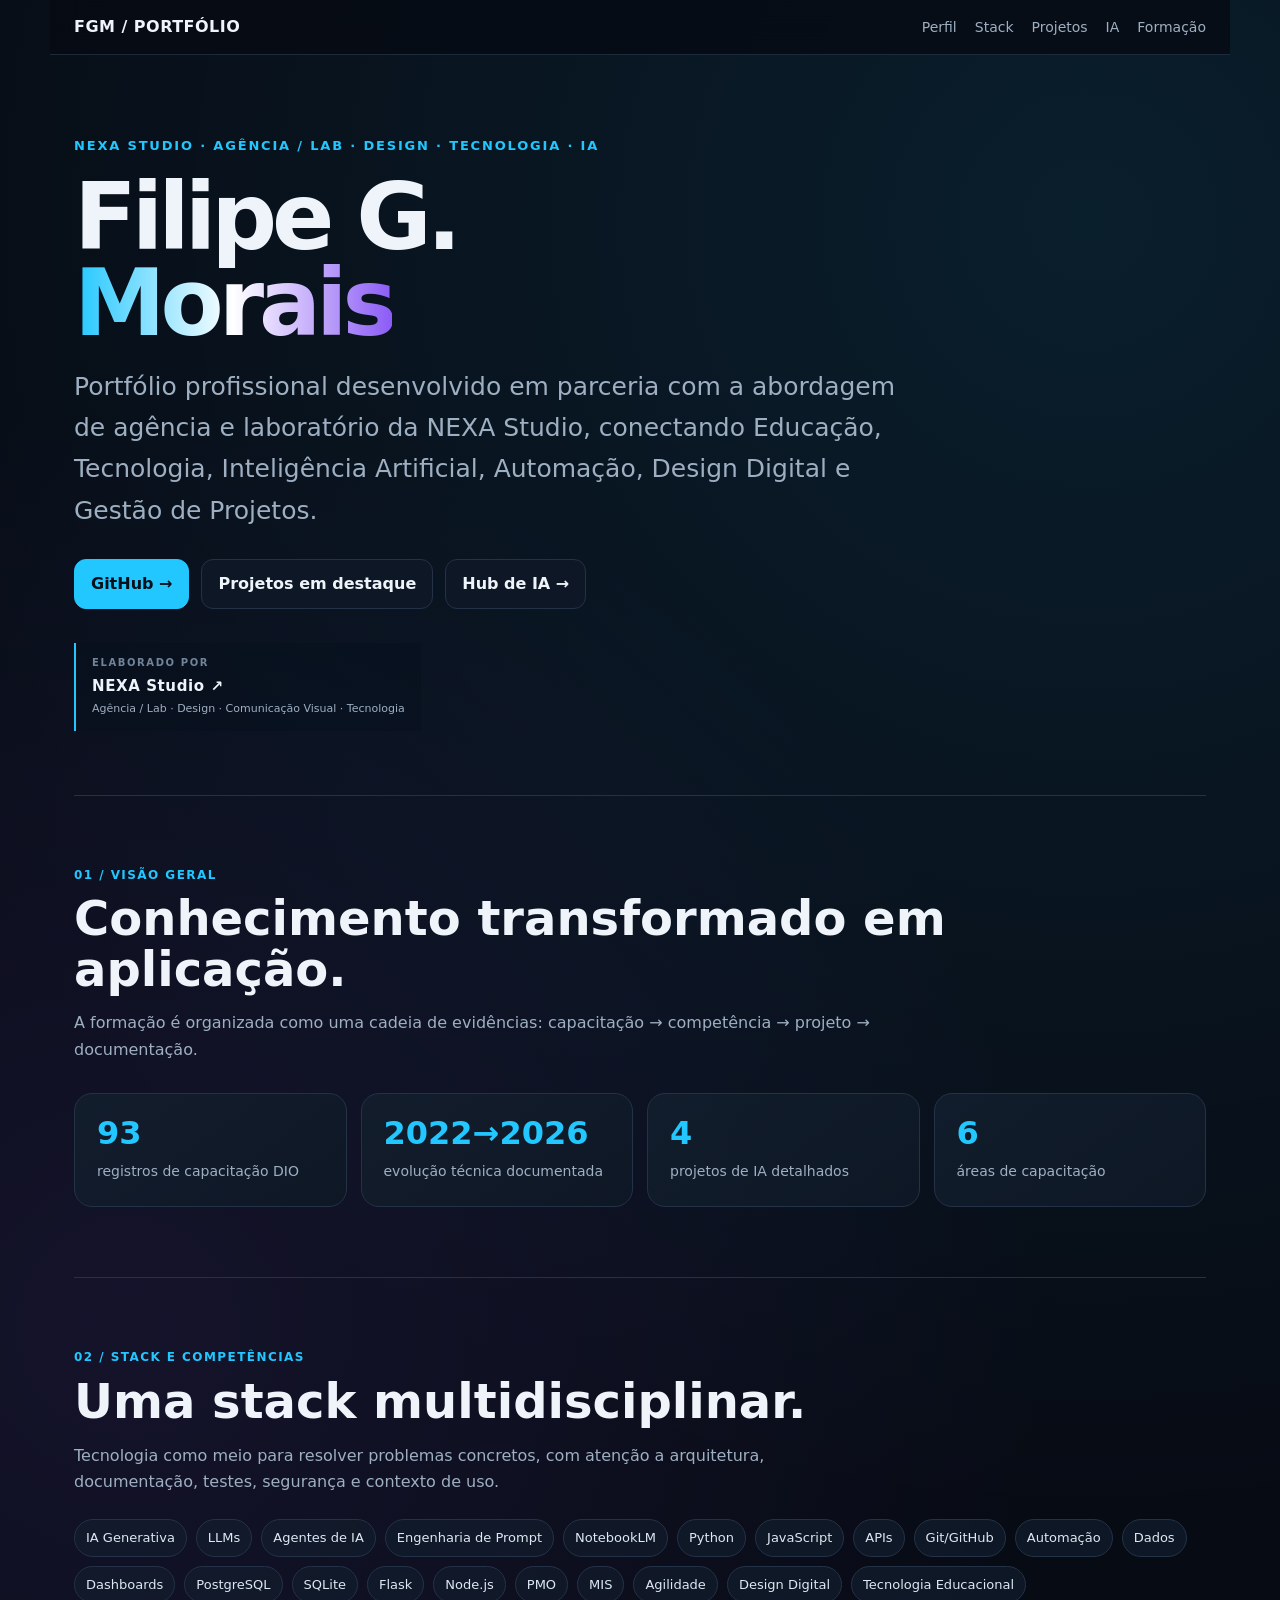
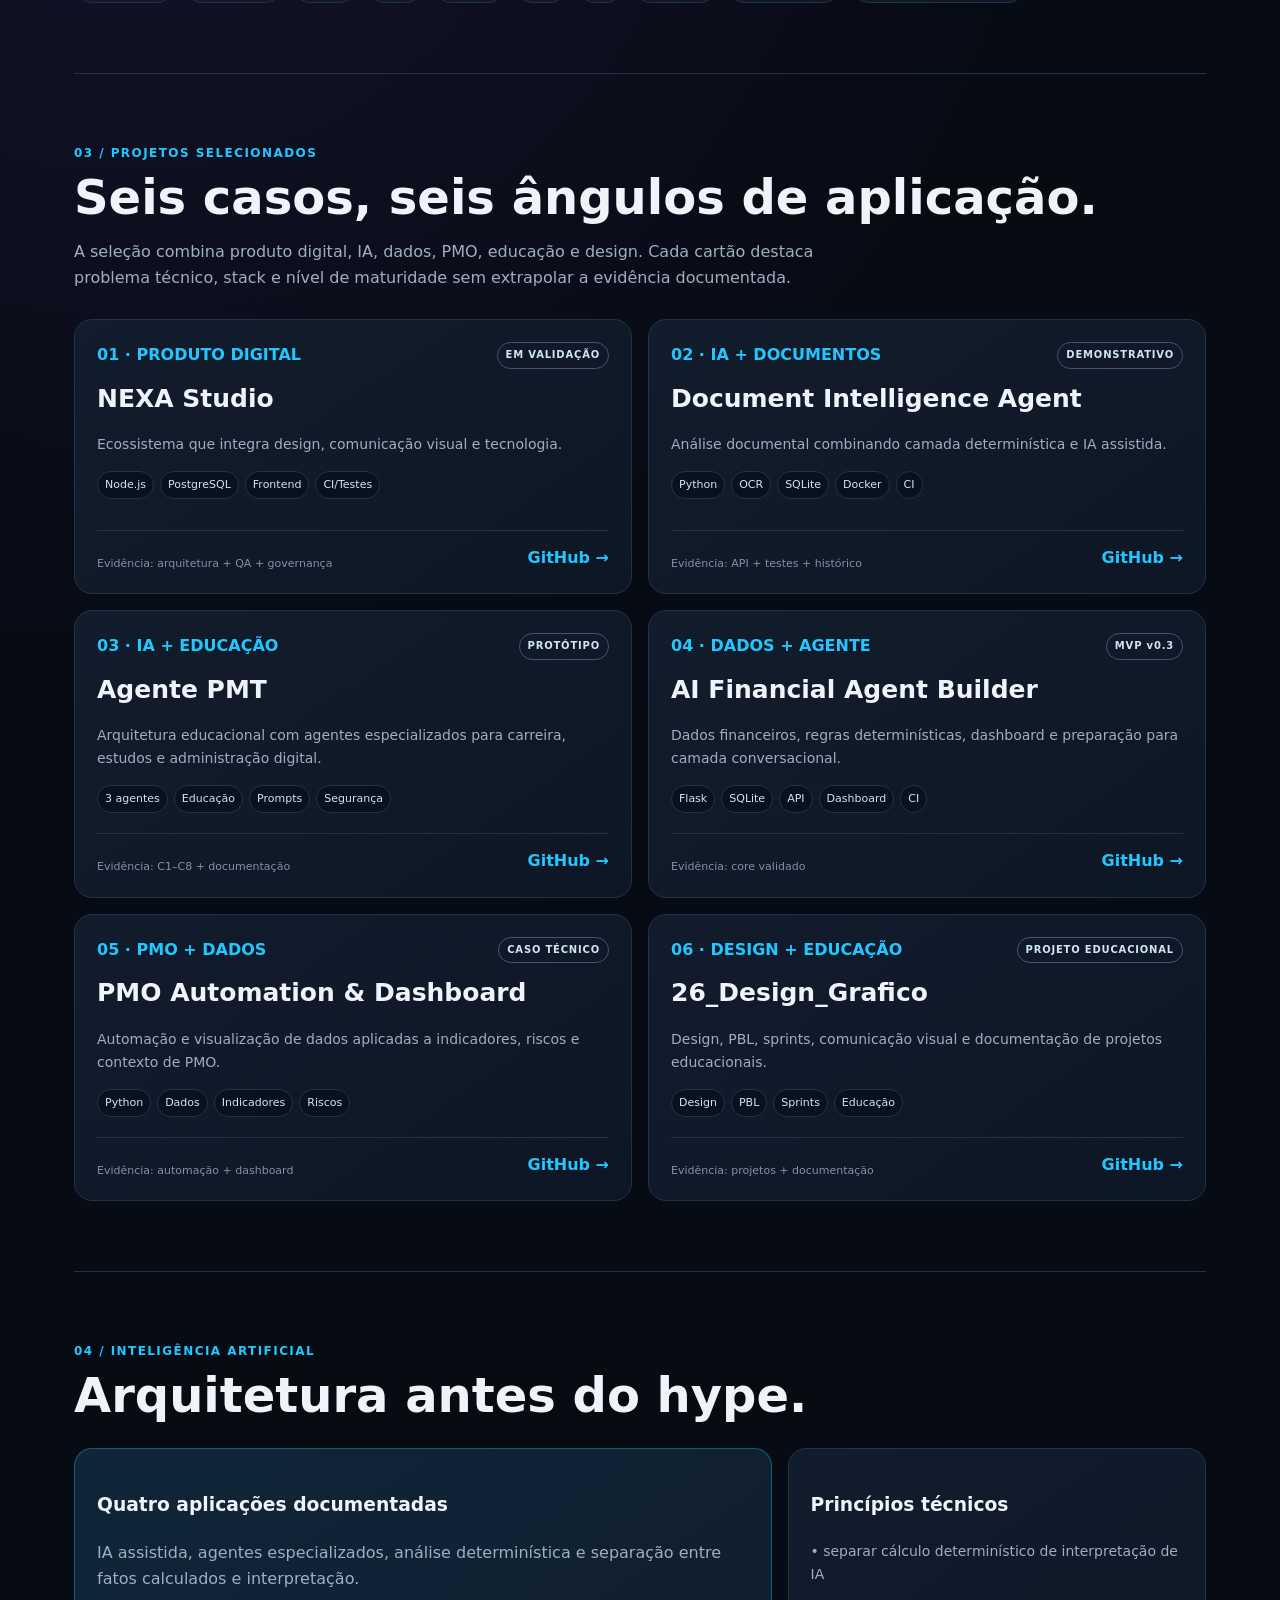
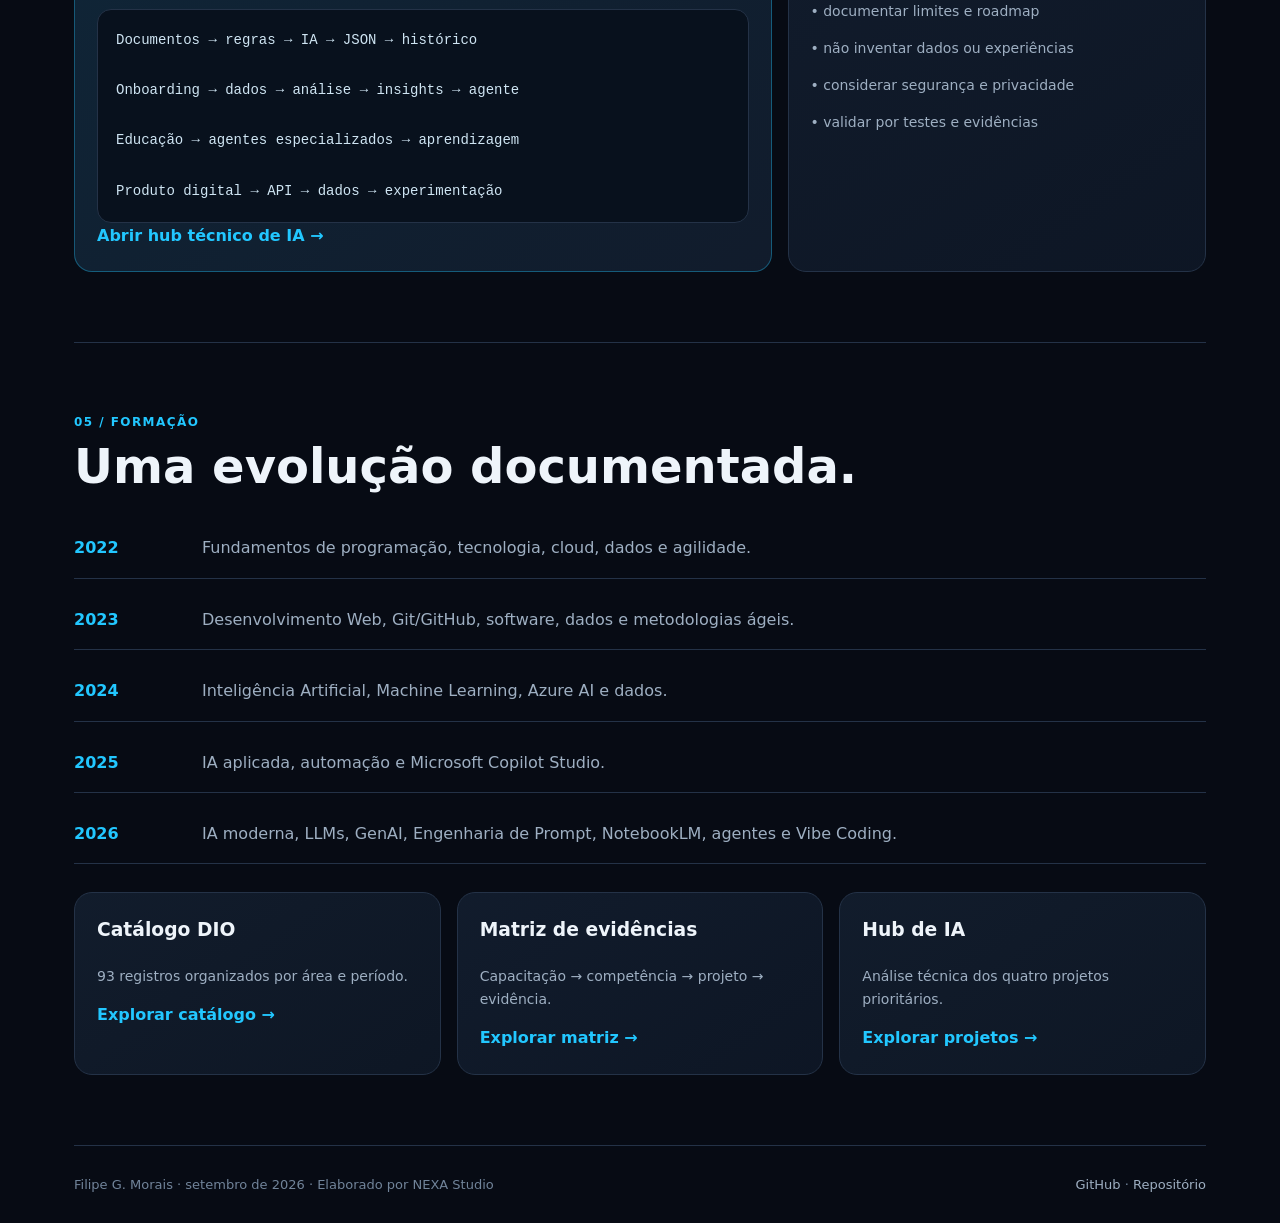
==== commit a686f003: "feat: update portfolio with 93 DIO certifications" ====
--- a/recrutadores/index.html
+++ b/recrutadores/index.html
@@ -17,15 +17,15 @@
 <meta name="twitter:description" content="Projetos, formação e aplicações em IA, automação, tecnologia e educação.">
 <link rel="canonical" href="https://sayjinblackbelt.github.io/formacao-e-capacitacoes/">
 <link rel="stylesheet" href="style.css">
-<script type="application/ld+json">{"@context":"https://schema.org","@type":"Person","name":"Filipe G. Morais","url":"https://sayjinblackbelt.github.io/formacao-e-capacitacoes/","sameAs":["https://github.com/sayjinblackbelt"],"knowsAbout":["Artificial Intelligence","Generative AI","LLMs","AI Agents","Automation","Software Development","Digital Design","Educational Technology","Project Management"]}</script>
+<script type="application/ld+json">{"@context":"https://schema.org","@type":"Person","name":"Filipe G. Morais","url":"https://sayjinblackbelt.github.io/formacao-e-capacitacoes/","sameAs":["https://github.com/sayjinblackbelt"],"knowsAbout":["Artificial Intelligence","Generative AI","LLMs","AI Agents","Prompt Engineering","NotebookLM","Automation","Software Development","Digital Design","Educational Technology","Project Management","Management Information Systems"]}</script>
 <title>Filipe G. Morais — Portfólio Profissional</title>
 </head>
 <body>
 <main>
 <nav class="nav"><a class="brand" href="#top">FGM / PORTFÓLIO</a><div class="navlinks"><a href="#perfil">Perfil</a><a href="#competencias">Stack</a><a href="#projetos">Projetos</a><a href="#ia">IA</a><a href="#formacao">Formação</a></div></nav>
 <header class="hero" id="top"><div><div class="eyebrow">NEXA STUDIO · Agência / Lab · Design · Tecnologia · IA</div><h1>Filipe G.<br><span class="gradient">Morais</span></h1><p class="lead">Portfólio profissional desenvolvido em parceria com a abordagem de agência e laboratório da NEXA Studio, conectando Educação, Tecnologia, Inteligência Artificial, Automação, Design Digital e Gestão de Projetos.</p><div class="actions"><a class="btn primary" href="https://github.com/sayjinblackbelt">GitHub →</a><a class="btn" href="#projetos">Projetos em destaque</a><a class="btn" href="ia/">Hub de IA →</a></div></div><div class="agency-signature"><span>ELABORADO POR</span><a href="https://github.com/sayjinblackbelt/NEXA-Studio">NEXA Studio ↗</a><small>Agência / Lab · Design · Comunicação Visual · Tecnologia</small></div></header>
-<section class="section" id="perfil"><div class="kicker">01 / Visão geral</div><h2>Conhecimento transformado em aplicação.</h2><p class="section-intro">A formação é organizada como uma cadeia de evidências: capacitação → competência → projeto → documentação.</p><div class="metrics"><div class="metric"><strong>87</strong><span>registros de capacitação DIO</span></div><div class="metric"><strong>2022→2026</strong><span>evolução técnica documentada</span></div><div class="metric"><strong>4</strong><span>projetos de IA detalhados</span></div><div class="metric"><strong>6</strong><span>áreas de capacitação</span></div></div></section>
-<section class="section" id="competencias"><div class="kicker">02 / Stack e competências</div><h2>Uma stack multidisciplinar.</h2><p class="section-intro">Tecnologia como meio para resolver problemas concretos, com atenção a arquitetura, documentação, testes, segurança e contexto de uso.</p><div class="skills"><span class="tag">IA Generativa</span><span class="tag">LLMs</span><span class="tag">Agentes de IA</span><span class="tag">Python</span><span class="tag">JavaScript</span><span class="tag">APIs</span><span class="tag">Git/GitHub</span><span class="tag">Automação</span><span class="tag">Dados</span><span class="tag">Dashboards</span><span class="tag">PostgreSQL</span><span class="tag">SQLite</span><span class="tag">Flask</span><span class="tag">Node.js</span><span class="tag">PMO</span><span class="tag">Agilidade</span><span class="tag">Design Digital</span><span class="tag">Tecnologia Educacional</span></div></section>
+<section class="section" id="perfil"><div class="kicker">01 / Visão geral</div><h2>Conhecimento transformado em aplicação.</h2><p class="section-intro">A formação é organizada como uma cadeia de evidências: capacitação → competência → projeto → documentação.</p><div class="metrics"><div class="metric"><strong>93</strong><span>registros de capacitação DIO</span></div><div class="metric"><strong>2022→2026</strong><span>evolução técnica documentada</span></div><div class="metric"><strong>4</strong><span>projetos de IA detalhados</span></div><div class="metric"><strong>6</strong><span>áreas de capacitação</span></div></div></section>
+<section class="section" id="competencias"><div class="kicker">02 / Stack e competências</div><h2>Uma stack multidisciplinar.</h2><p class="section-intro">Tecnologia como meio para resolver problemas concretos, com atenção a arquitetura, documentação, testes, segurança e contexto de uso.</p><div class="skills"><span class="tag">IA Generativa</span><span class="tag">LLMs</span><span class="tag">Agentes de IA</span><span class="tag">Engenharia de Prompt</span><span class="tag">NotebookLM</span><span class="tag">Python</span><span class="tag">JavaScript</span><span class="tag">APIs</span><span class="tag">Git/GitHub</span><span class="tag">Automação</span><span class="tag">Dados</span><span class="tag">Dashboards</span><span class="tag">PostgreSQL</span><span class="tag">SQLite</span><span class="tag">Flask</span><span class="tag">Node.js</span><span class="tag">PMO</span><span class="tag">MIS</span><span class="tag">Agilidade</span><span class="tag">Design Digital</span><span class="tag">Tecnologia Educacional</span></div></section>
 <section class="section" id="projetos"><div class="kicker">03 / Projetos selecionados</div><h2>Seis casos, seis ângulos de aplicação.</h2><p class="section-intro">A seleção combina produto digital, IA, dados, PMO, educação e design. Cada cartão destaca problema técnico, stack e nível de maturidade sem extrapolar a evidência documentada.</p><div class="projects">
 <article class="card project"><div><div class="project-top"><span class="num">01 · PRODUTO DIGITAL</span><span class="status">EM VALIDAÇÃO</span></div><h3>NEXA Studio</h3><p>Ecossistema que integra design, comunicação visual e tecnologia.</p><div class="chips"><span>Node.js</span><span>PostgreSQL</span><span>Frontend</span><span>CI/Testes</span></div></div><div class="project-bottom"><span class="evidence-label">Evidência: arquitetura + QA + governança</span><a class="cta" href="https://github.com/sayjinblackbelt/NEXA-Studio">GitHub →</a></div></article>
 <article class="card project"><div><div class="project-top"><span class="num">02 · IA + DOCUMENTOS</span><span class="status">DEMONSTRATIVO</span></div><h3>Document Intelligence Agent</h3><p>Análise documental combinando camada determinística e IA assistida.</p><div class="chips"><span>Python</span><span>OCR</span><span>SQLite</span><span>Docker</span><span>CI</span></div></div><div class="project-bottom"><span class="evidence-label">Evidência: API + testes + histórico</span><a class="cta" href="https://github.com/sayjinblackbelt/document-intelligence-agent">GitHub →</a></div></article>
@@ -41,6 +41,6 @@
 Educação → agentes especializados → aprendizagem
 
 Produto digital → API → dados → experimentação</div><a class="cta" href="ia/">Abrir hub técnico de IA →</a></div><div class="card"><h3>Princípios técnicos</h3><p class="small">• separar cálculo determinístico de interpretação de IA</p><p class="small">• documentar limites e roadmap</p><p class="small">• não inventar dados ou experiências</p><p class="small">• considerar segurança e privacidade</p><p class="small">• validar por testes e evidências</p></div></div></section>
-<section class="section" id="formacao"><div class="kicker">05 / Formação</div><h2>Uma evolução documentada.</h2><div class="timeline"><div class="time"><strong>2022</strong><span>Fundamentos de programação, tecnologia, cloud, dados e agilidade.</span></div><div class="time"><strong>2023</strong><span>Desenvolvimento Web, Git/GitHub, software, dados e metodologias ágeis.</span></div><div class="time"><strong>2024</strong><span>Inteligência Artificial, Machine Learning, Azure AI e dados.</span></div><div class="time"><strong>2025</strong><span>IA aplicada, automação e Microsoft Copilot Studio.</span></div><div class="time"><strong>2026</strong><span>IA moderna, LLMs, GenAI, agentes e Vibe Coding.</span></div></div><div class="evidence"><div class="card"><h3>Catálogo DIO</h3><p>87 registros organizados por área e período.</p><a class="cta" href="https://github.com/sayjinblackbelt/formacao-e-capacitacoes/blob/main/certificacoes/CATALOGO-COMPLETO-DIO.md">Explorar catálogo →</a></div><div class="card"><h3>Matriz de evidências</h3><p>Capacitação → competência → projeto → evidência.</p><a class="cta" href="https://github.com/sayjinblackbelt/formacao-e-capacitacoes/blob/main/certificacoes/MATRIZ-CAPACITACAO-PROJETO.md">Explorar matriz →</a></div><div class="card"><h3>Hub de IA</h3><p>Análise técnica dos quatro projetos prioritários.</p><a class="cta" href="ia/">Explorar projetos →</a></div></div></section>
+<section class="section" id="formacao"><div class="kicker">05 / Formação</div><h2>Uma evolução documentada.</h2><div class="timeline"><div class="time"><strong>2022</strong><span>Fundamentos de programação, tecnologia, cloud, dados e agilidade.</span></div><div class="time"><strong>2023</strong><span>Desenvolvimento Web, Git/GitHub, software, dados e metodologias ágeis.</span></div><div class="time"><strong>2024</strong><span>Inteligência Artificial, Machine Learning, Azure AI e dados.</span></div><div class="time"><strong>2025</strong><span>IA aplicada, automação e Microsoft Copilot Studio.</span></div><div class="time"><strong>2026</strong><span>IA moderna, LLMs, GenAI, Engenharia de Prompt, NotebookLM, agentes e Vibe Coding.</span></div></div><div class="evidence"><div class="card"><h3>Catálogo DIO</h3><p>93 registros organizados por área e período.</p><a class="cta" href="https://github.com/sayjinblackbelt/formacao-e-capacitacoes/blob/main/certificacoes/CATALOGO-COMPLETO-DIO.md">Explorar catálogo →</a></div><div class="card"><h3>Matriz de evidências</h3><p>Capacitação → competência → projeto → evidência.</p><a class="cta" href="https://github.com/sayjinblackbelt/formacao-e-capacitacoes/blob/main/certificacoes/MATRIZ-CAPACITACAO-PROJETO.md">Explorar matriz →</a></div><div class="card"><h3>Hub de IA</h3><p>Análise técnica dos quatro projetos prioritários.</p><a class="cta" href="ia/">Explorar projetos →</a></div></div></section>
 <footer class="footer"><span>Filipe G. Morais · setembro de 2026 · Elaborado por NEXA Studio</span><span><a href="https://github.com/sayjinblackbelt">GitHub</a> · <a href="https://github.com/sayjinblackbelt/formacao-e-capacitacoes">Repositório</a></span></footer>
 </main></body></html>
--- a/recrutadores/style.css
+++ b/recrutadores/style.css
@@ -1 +1 @@
-:root{--bg:#070b14;--panel:#0e1725;--line:#243247;--text:#eef4fa;--muted:#9eafc2;--accent:#22c7ff;--violet:#8b5cf6}*{box-sizing:border-box}html{scroll-behavior:smooth}body{margin:0;background:radial-gradient(circle at 85% 5%,rgba(34,199,255,.10),transparent 30%),radial-gradient(circle at 10% 30%,rgba(139,92,246,.10),transparent 28%),var(--bg);color:var(--text);font:16px/1.65 Inter,ui-sans-serif,system-ui,-apple-system,"Segoe UI",sans-serif}a{color:inherit;text-decoration:none}a:hover{color:var(--accent)}main{max-width:1180px;margin:auto;padding:0 24px}.nav{position:sticky;top:0;z-index:10;margin:0 -24px;padding:14px 24px;background:rgba(7,11,20,.84);backdrop-filter:blur(14px);border-bottom:1px solid rgba(36,50,71,.8);display:flex;justify-content:space-between;gap:20px;align-items:center}.brand{font-weight:800;letter-spacing:.03em}.navlinks{display:flex;gap:18px;flex-wrap:wrap;color:var(--muted);font-size:14px}.hero{min-height:72vh;display:grid;align-items:center;padding:80px 0 64px;border-bottom:1px solid var(--line)}.eyebrow,.num,.kicker{color:var(--accent);font-weight:800}.eyebrow{letter-spacing:.14em;text-transform:uppercase;font-size:13px}.hero h1{font-size:clamp(48px,8vw,92px);line-height:.94;letter-spacing:-.055em;margin:18px 0;max-width:900px}.gradient{background:linear-gradient(90deg,var(--accent),#fff,var(--violet));-webkit-background-clip:text;background-clip:text;color:transparent}.lead{max-width:850px;color:var(--muted);font-size:clamp(19px,2.3vw,25px);margin:0 0 28px}.actions{display:flex;gap:12px;flex-wrap:wrap}.btn{padding:11px 16px;border:1px solid var(--line);border-radius:12px;background:var(--panel);font-weight:700}.btn.primary{background:var(--accent);color:#06101a;border-color:var(--accent)}.section{padding:70px 0;border-bottom:1px solid var(--line);scroll-margin-top:70px}.kicker{text-transform:uppercase;letter-spacing:.12em;font-size:12px}.section h2{font-size:clamp(30px,4vw,48px);line-height:1.05;margin:8px 0 12px}.section-intro{color:var(--muted);max-width:800px}.metrics{display:grid;grid-template-columns:repeat(4,1fr);gap:14px;margin-top:30px}.metric,.card{background:linear-gradient(145deg,rgba(18,29,45,.96),rgba(14,23,37,.96));border:1px solid var(--line);border-radius:18px;padding:22px}.metric strong{display:block;font-size:32px;line-height:1.1;color:var(--accent);margin-bottom:7px}.metric span,.small,.project p,.evidence p{color:var(--muted);font-size:14px}.skills{display:flex;flex-wrap:wrap;gap:9px;margin-top:24px}.tag{border:1px solid var(--line);background:rgba(18,29,45,.7);border-radius:999px;padding:7px 11px;color:#dce8f3;font-size:13px}.projects{display:grid;grid-template-columns:repeat(2,1fr);gap:16px;margin-top:28px}.project{min-height:275px;display:flex;flex-direction:column;justify-content:space-between;transition:transform .2s,border-color .2s,box-shadow .2s}.project:hover{transform:translateY(-3px);border-color:#3c5877;box-shadow:0 12px 30px rgba(0,0,0,.18)}.project h3{font-size:25px;margin:9px 0 8px}.project-top{display:flex;align-items:center;justify-content:space-between;gap:10px}.status{font-size:10px;letter-spacing:.08em;font-weight:800;border:1px solid #3c5877;border-radius:999px;padding:4px 8px;color:#cfe5f3;white-space:nowrap}.chips{display:flex;gap:6px;flex-wrap:wrap;margin-top:15px}.chips span{font-size:11px;color:#cfe5f3;background:#08111d;border:1px solid var(--line);border-radius:999px;padding:4px 7px}.project-bottom{display:flex;align-items:end;justify-content:space-between;gap:14px;border-top:1px solid var(--line);padding-top:14px;margin-top:20px}.evidence-label{font-size:11px;color:#7f93a8;line-height:1.4}.cta{display:inline-block;color:var(--accent);font-weight:800;white-space:nowrap}.ai{border-color:rgba(34,199,255,.35);background:linear-gradient(145deg,rgba(16,40,58,.95),rgba(18,29,45,.95))}.ai-grid{display:grid;grid-template-columns:1.25fr .75fr;gap:16px;margin-top:28px}.architecture{white-space:pre-line;font-family:ui-monospace,SFMono-Regular,Consolas,monospace;color:#cfe5f3;font-size:14px;line-height:1.8;background:#08111d;border:1px solid var(--line);border-radius:14px;padding:18px;overflow:auto}.timeline{display:grid;gap:12px;margin-top:28px}.time{display:grid;grid-template-columns:110px 1fr;gap:18px;padding:16px 0;border-bottom:1px solid var(--line)}.time strong{color:var(--accent)}.time span{color:var(--muted)}.evidence{display:grid;grid-template-columns:repeat(3,1fr);gap:16px;margin-top:28px}.evidence .card h3{margin-top:0}.footer{display:flex;justify-content:space-between;gap:20px;padding:28px 0;color:#71849a;font-size:13px}.footer a{color:#9eafc2}@media(max-width:800px){.metrics{grid-template-columns:repeat(2,1fr)}.projects,.ai-grid,.evidence{grid-template-columns:1fr}.hero{min-height:auto;padding:70px 0}.time{grid-template-columns:75px 1fr}}@media(max-width:520px){.metrics{grid-template-columns:1fr}.navlinks{display:none}.hero h1{font-size:52px}.project-top{align-items:flex-start;flex-direction:column}.project-bottom{align-items:flex-start;flex-direction:column}.footer{flex-direction:column}}+:root{--bg:#070b14;--panel:#0e1725;--line:#243247;--text:#eef4fa;--muted:#9eafc2;--accent:#22c7ff;--violet:#8b5cf6}*{box-sizing:border-box}html{scroll-behavior:smooth}body{margin:0;background:radial-gradient(circle at 85% 5%,rgba(34,199,255,.10),transparent 30%),radial-gradient(circle at 10% 30%,rgba(139,92,246,.10),transparent 28%),var(--bg);color:var(--text);font:16px/1.65 Inter,ui-sans-serif,system-ui,-apple-system,"Segoe UI",sans-serif}a{color:inherit;text-decoration:none}a:hover{color:var(--accent)}main{max-width:1180px;margin:auto;padding:0 24px}.nav{position:sticky;top:0;z-index:10;margin:0 -24px;padding:14px 24px;background:rgba(7,11,20,.84);backdrop-filter:blur(14px);border-bottom:1px solid rgba(36,50,71,.8);display:flex;justify-content:space-between;gap:20px;align-items:center}.brand{font-weight:800;letter-spacing:.03em}.navlinks{display:flex;gap:18px;flex-wrap:wrap;color:var(--muted);font-size:14px}.hero{min-height:78vh;display:grid;align-items:center;position:relative;padding:80px 0 64px;border-bottom:1px solid var(--line)}.eyebrow,.num,.kicker{color:var(--accent);font-weight:800}.eyebrow{letter-spacing:.14em;text-transform:uppercase;font-size:13px}.hero h1{font-size:clamp(48px,8vw,92px);line-height:.94;letter-spacing:-.055em;margin:18px 0;max-width:900px}.gradient{background:linear-gradient(90deg,var(--accent),#fff,var(--violet));-webkit-background-clip:text;background-clip:text;color:transparent}.lead{max-width:850px;color:var(--muted);font-size:clamp(19px,2.3vw,25px);margin:0 0 28px}.actions{display:flex;gap:12px;flex-wrap:wrap}.btn{padding:11px 16px;border:1px solid var(--line);border-radius:12px;background:var(--panel);font-weight:700}.btn.primary{background:var(--accent);color:#06101a;border-color:var(--accent)}.section{padding:70px 0;border-bottom:1px solid var(--line);scroll-margin-top:70px}.kicker{text-transform:uppercase;letter-spacing:.12em;font-size:12px}.section h2{font-size:clamp(30px,4vw,48px);line-height:1.05;margin:8px 0 12px}.section-intro{color:var(--muted);max-width:800px}.metrics{display:grid;grid-template-columns:repeat(4,1fr);gap:14px;margin-top:30px}.metric,.card{background:linear-gradient(145deg,rgba(18,29,45,.96),rgba(14,23,37,.96));border:1px solid var(--line);border-radius:18px;padding:22px}.metric strong{display:block;font-size:32px;line-height:1.1;color:var(--accent);margin-bottom:7px}.metric span,.small,.project p,.evidence p{color:var(--muted);font-size:14px}.skills{display:flex;flex-wrap:wrap;gap:9px;margin-top:24px}.tag{border:1px solid var(--line);background:rgba(18,29,45,.7);border-radius:999px;padding:7px 11px;color:#dce8f3;font-size:13px}.projects{display:grid;grid-template-columns:repeat(2,1fr);gap:16px;margin-top:28px}.project{min-height:275px;display:flex;flex-direction:column;justify-content:space-between;transition:transform .2s,border-color .2s,box-shadow .2s}.project:hover{transform:translateY(-3px);border-color:#3c5877;box-shadow:0 12px 30px rgba(0,0,0,.18)}.project h3{font-size:25px;margin:9px 0 8px}.project-top{display:flex;align-items:center;justify-content:space-between;gap:10px}.status{font-size:10px;letter-spacing:.08em;font-weight:800;border:1px solid #3c5877;border-radius:999px;padding:4px 8px;color:#cfe5f3;white-space:nowrap}.chips{display:flex;gap:6px;flex-wrap:wrap;margin-top:15px}.chips span{font-size:11px;color:#cfe5f3;background:#08111d;border:1px solid var(--line);border-radius:999px;padding:4px 7px}.project-bottom{display:flex;align-items:end;justify-content:space-between;gap:14px;border-top:1px solid var(--line);padding-top:14px;margin-top:20px}.evidence-label{font-size:11px;color:#7f93a8;line-height:1.4}.cta{display:inline-block;color:var(--accent);font-weight:800;white-space:nowrap}.ai{border-color:rgba(34,199,255,.35);background:linear-gradient(145deg,rgba(16,40,58,.95),rgba(18,29,45,.95))}.ai-grid{display:grid;grid-template-columns:1.25fr .75fr;gap:16px;margin-top:28px}.architecture{white-space:pre-line;font-family:ui-monospace,SFMono-Regular,Consolas,monospace;color:#cfe5f3;font-size:14px;line-height:1.8;background:#08111d;border:1px solid var(--line);border-radius:14px;padding:18px;overflow:auto}.timeline{display:grid;gap:12px;margin-top:28px}.time{display:grid;grid-template-columns:110px 1fr;gap:18px;padding:16px 0;border-bottom:1px solid var(--line)}.time strong{color:var(--accent)}.time span{color:var(--muted)}.evidence{display:grid;grid-template-columns:repeat(3,1fr);gap:16px;margin-top:28px}.evidence .card h3{margin-top:0}.footer{display:flex;justify-content:space-between;gap:20px;padding:28px 0;color:#71849a;font-size:13px}.footer a{color:#9eafc2}@media(max-width:800px){.metrics{grid-template-columns:repeat(2,1fr)}.projects,.ai-grid,.evidence{grid-template-columns:1fr}.hero{min-height:auto;padding:70px 0}.time{grid-template-columns:75px 1fr}}@media(max-width:520px){.metrics{grid-template-columns:1fr}.navlinks{display:none}.hero h1{font-size:52px}.project-top{align-items:flex-start;flex-direction:column}.project-bottom{align-items:flex-start;flex-direction:column}.footer{flex-direction:column}}.agency-signature{display:inline-grid;gap:2px;margin-top:34px;padding:12px 16px;border-left:2px solid var(--accent);background:rgba(8,17,29,.62);width:max-content;max-width:100%}.agency-signature span{font-size:10px;letter-spacing:.16em;color:#71849a;font-weight:800}.agency-signature a{font-size:15px;font-weight:900;letter-spacing:.04em}.agency-signature small{font-size:11px;color:var(--muted)}
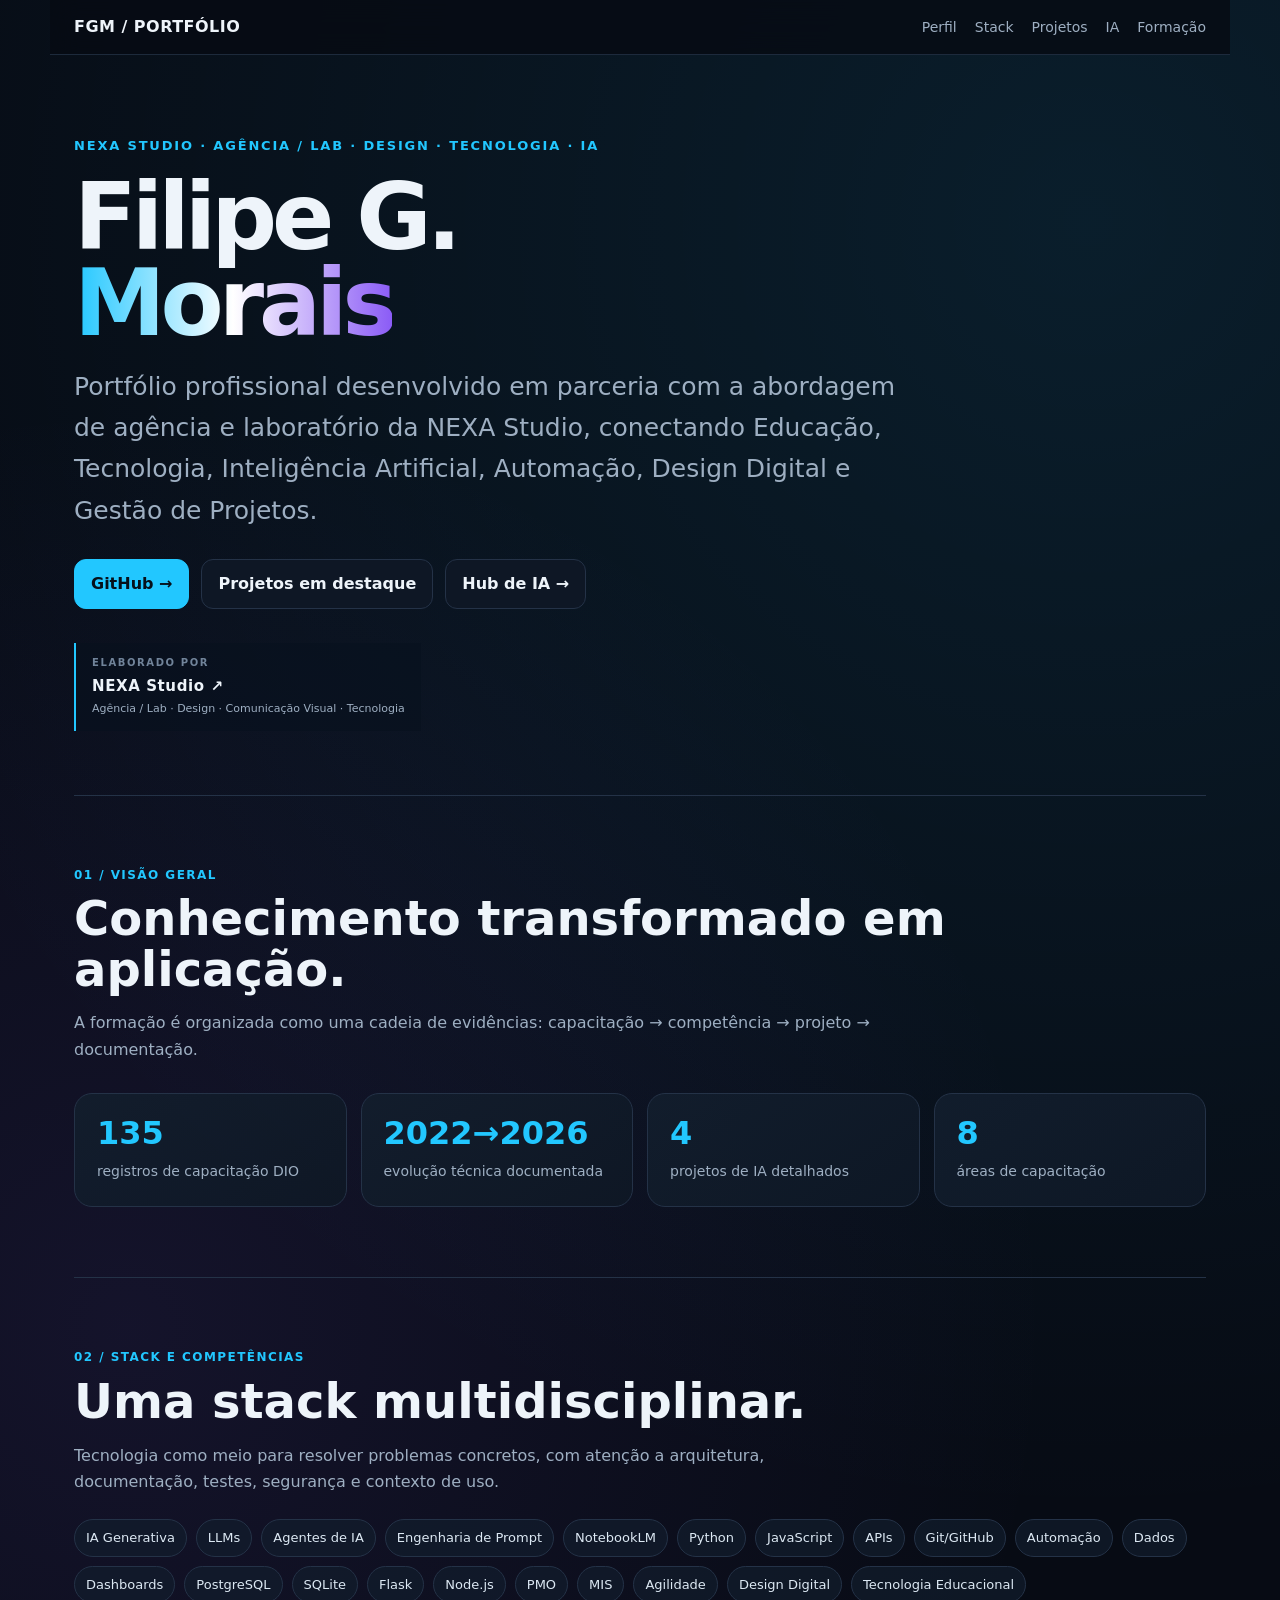
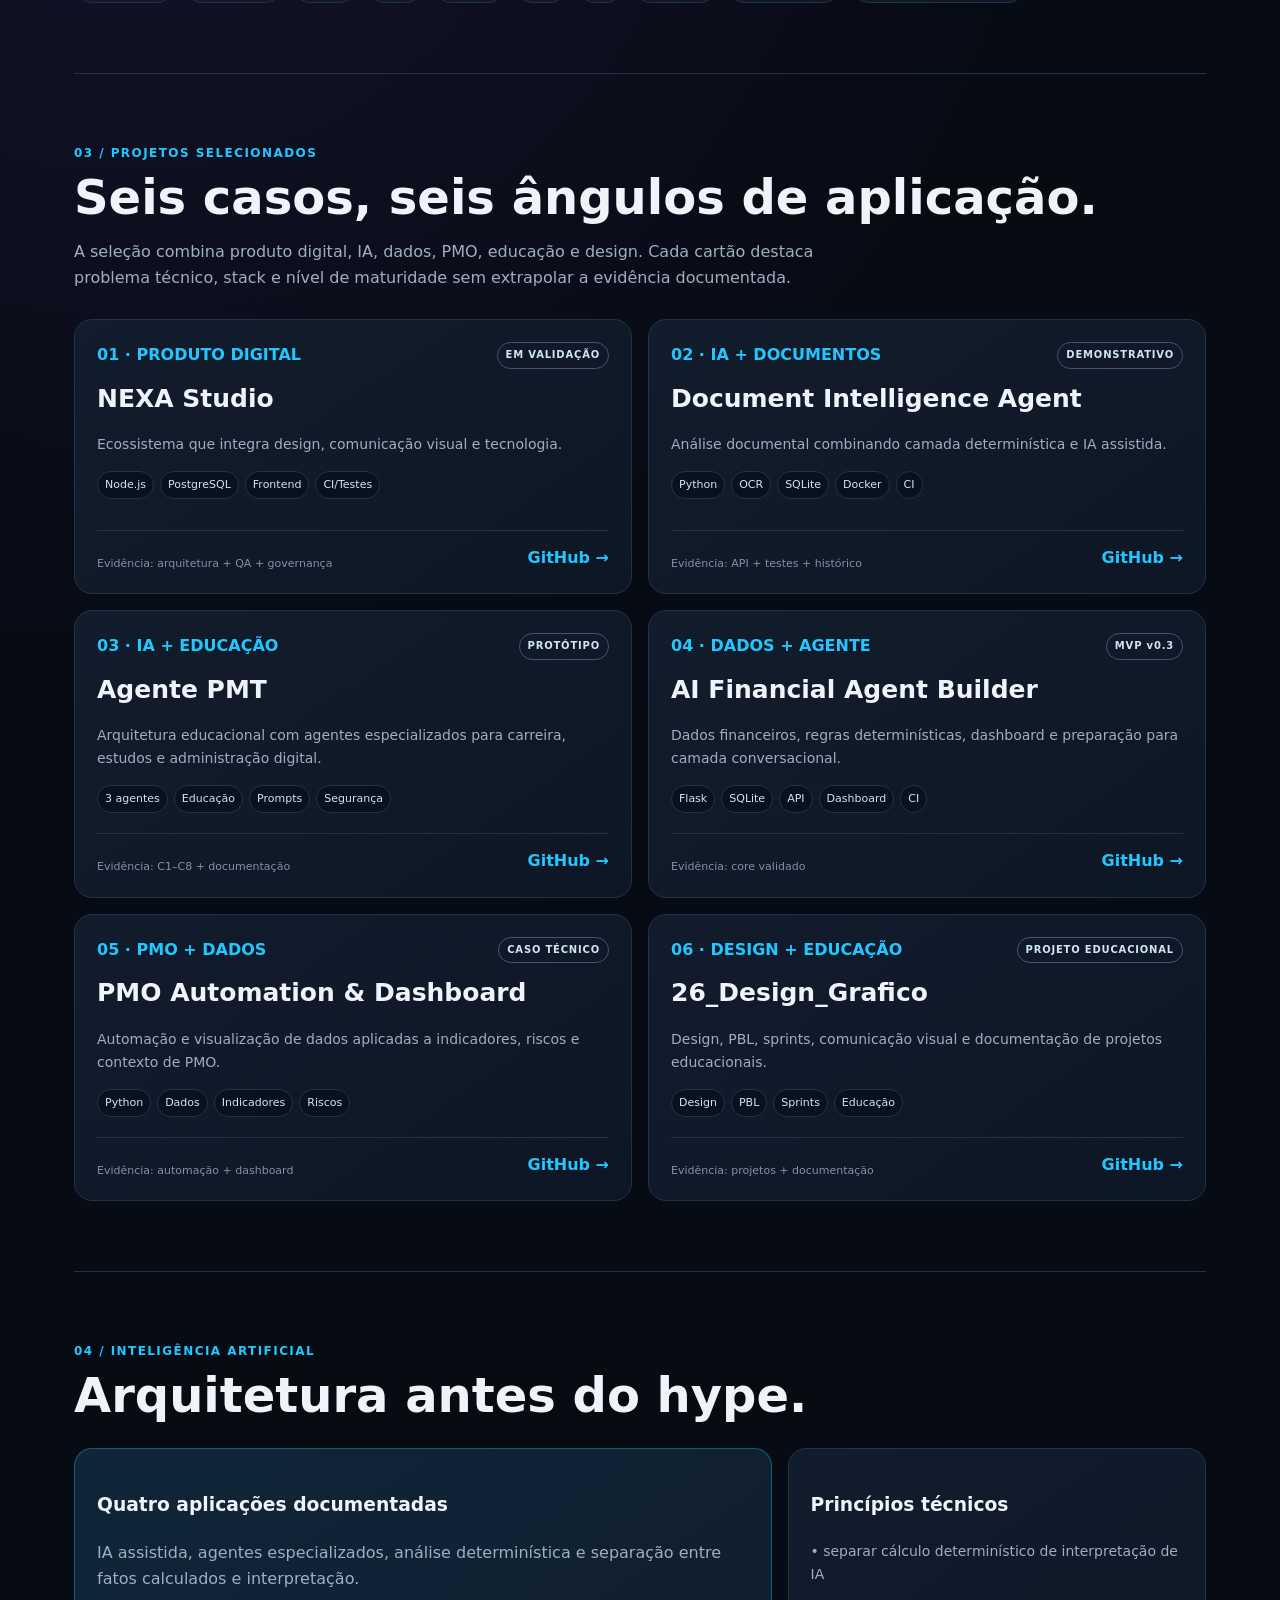
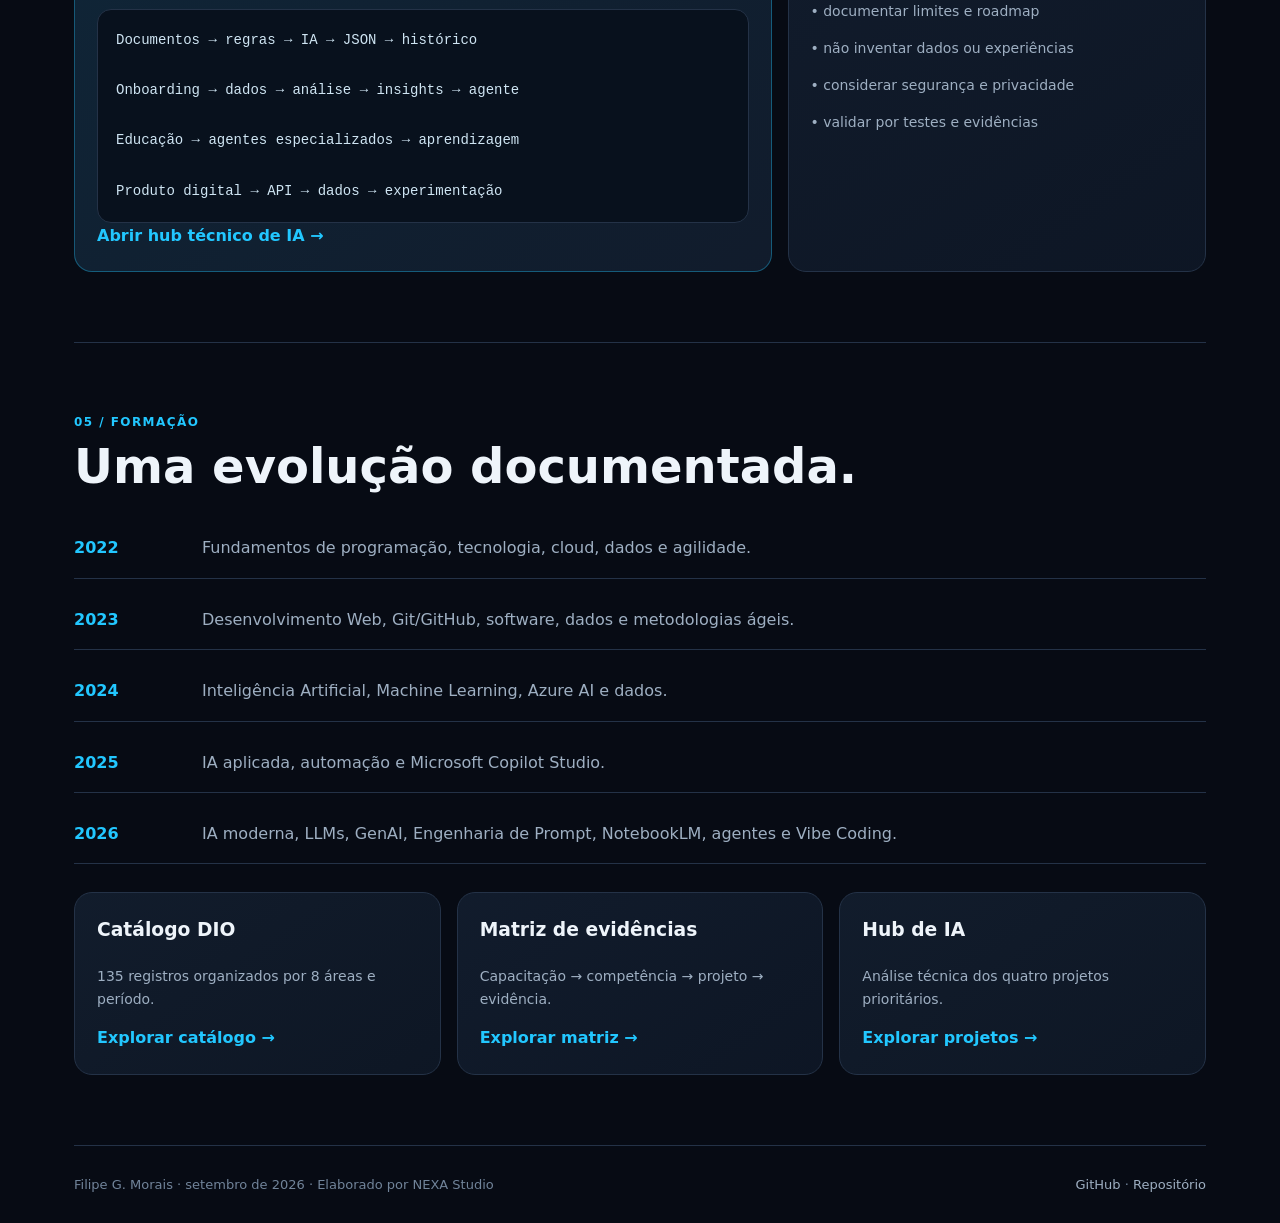
==== commit 54c26201: "docs: atualiza pagina de recrutadores para 135 registros e 8 areas" ====
--- a/recrutadores/index.html
+++ b/recrutadores/index.html
@@ -24,7 +24,7 @@
 <main>
 <nav class="nav"><a class="brand" href="#top">FGM / PORTFÓLIO</a><div class="navlinks"><a href="#perfil">Perfil</a><a href="#competencias">Stack</a><a href="#projetos">Projetos</a><a href="#ia">IA</a><a href="#formacao">Formação</a></div></nav>
 <header class="hero" id="top"><div><div class="eyebrow">NEXA STUDIO · Agência / Lab · Design · Tecnologia · IA</div><h1>Filipe G.<br><span class="gradient">Morais</span></h1><p class="lead">Portfólio profissional desenvolvido em parceria com a abordagem de agência e laboratório da NEXA Studio, conectando Educação, Tecnologia, Inteligência Artificial, Automação, Design Digital e Gestão de Projetos.</p><div class="actions"><a class="btn primary" href="https://github.com/sayjinblackbelt">GitHub →</a><a class="btn" href="#projetos">Projetos em destaque</a><a class="btn" href="ia/">Hub de IA →</a></div></div><div class="agency-signature"><span>ELABORADO POR</span><a href="https://github.com/sayjinblackbelt/NEXA-Studio">NEXA Studio ↗</a><small>Agência / Lab · Design · Comunicação Visual · Tecnologia</small></div></header>
-<section class="section" id="perfil"><div class="kicker">01 / Visão geral</div><h2>Conhecimento transformado em aplicação.</h2><p class="section-intro">A formação é organizada como uma cadeia de evidências: capacitação → competência → projeto → documentação.</p><div class="metrics"><div class="metric"><strong>93</strong><span>registros de capacitação DIO</span></div><div class="metric"><strong>2022→2026</strong><span>evolução técnica documentada</span></div><div class="metric"><strong>4</strong><span>projetos de IA detalhados</span></div><div class="metric"><strong>6</strong><span>áreas de capacitação</span></div></div></section>
+<section class="section" id="perfil"><div class="kicker">01 / Visão geral</div><h2>Conhecimento transformado em aplicação.</h2><p class="section-intro">A formação é organizada como uma cadeia de evidências: capacitação → competência → projeto → documentação.</p><div class="metrics"><div class="metric"><strong>135</strong><span>registros de capacitação DIO</span></div><div class="metric"><strong>2022→2026</strong><span>evolução técnica documentada</span></div><div class="metric"><strong>4</strong><span>projetos de IA detalhados</span></div><div class="metric"><strong>8</strong><span>áreas de capacitação</span></div></div></section>
 <section class="section" id="competencias"><div class="kicker">02 / Stack e competências</div><h2>Uma stack multidisciplinar.</h2><p class="section-intro">Tecnologia como meio para resolver problemas concretos, com atenção a arquitetura, documentação, testes, segurança e contexto de uso.</p><div class="skills"><span class="tag">IA Generativa</span><span class="tag">LLMs</span><span class="tag">Agentes de IA</span><span class="tag">Engenharia de Prompt</span><span class="tag">NotebookLM</span><span class="tag">Python</span><span class="tag">JavaScript</span><span class="tag">APIs</span><span class="tag">Git/GitHub</span><span class="tag">Automação</span><span class="tag">Dados</span><span class="tag">Dashboards</span><span class="tag">PostgreSQL</span><span class="tag">SQLite</span><span class="tag">Flask</span><span class="tag">Node.js</span><span class="tag">PMO</span><span class="tag">MIS</span><span class="tag">Agilidade</span><span class="tag">Design Digital</span><span class="tag">Tecnologia Educacional</span></div></section>
 <section class="section" id="projetos"><div class="kicker">03 / Projetos selecionados</div><h2>Seis casos, seis ângulos de aplicação.</h2><p class="section-intro">A seleção combina produto digital, IA, dados, PMO, educação e design. Cada cartão destaca problema técnico, stack e nível de maturidade sem extrapolar a evidência documentada.</p><div class="projects">
 <article class="card project"><div><div class="project-top"><span class="num">01 · PRODUTO DIGITAL</span><span class="status">EM VALIDAÇÃO</span></div><h3>NEXA Studio</h3><p>Ecossistema que integra design, comunicação visual e tecnologia.</p><div class="chips"><span>Node.js</span><span>PostgreSQL</span><span>Frontend</span><span>CI/Testes</span></div></div><div class="project-bottom"><span class="evidence-label">Evidência: arquitetura + QA + governança</span><a class="cta" href="https://github.com/sayjinblackbelt/NEXA-Studio">GitHub →</a></div></article>
@@ -41,6 +41,6 @@
 Educação → agentes especializados → aprendizagem
 
 Produto digital → API → dados → experimentação</div><a class="cta" href="ia/">Abrir hub técnico de IA →</a></div><div class="card"><h3>Princípios técnicos</h3><p class="small">• separar cálculo determinístico de interpretação de IA</p><p class="small">• documentar limites e roadmap</p><p class="small">• não inventar dados ou experiências</p><p class="small">• considerar segurança e privacidade</p><p class="small">• validar por testes e evidências</p></div></div></section>
-<section class="section" id="formacao"><div class="kicker">05 / Formação</div><h2>Uma evolução documentada.</h2><div class="timeline"><div class="time"><strong>2022</strong><span>Fundamentos de programação, tecnologia, cloud, dados e agilidade.</span></div><div class="time"><strong>2023</strong><span>Desenvolvimento Web, Git/GitHub, software, dados e metodologias ágeis.</span></div><div class="time"><strong>2024</strong><span>Inteligência Artificial, Machine Learning, Azure AI e dados.</span></div><div class="time"><strong>2025</strong><span>IA aplicada, automação e Microsoft Copilot Studio.</span></div><div class="time"><strong>2026</strong><span>IA moderna, LLMs, GenAI, Engenharia de Prompt, NotebookLM, agentes e Vibe Coding.</span></div></div><div class="evidence"><div class="card"><h3>Catálogo DIO</h3><p>93 registros organizados por área e período.</p><a class="cta" href="https://github.com/sayjinblackbelt/formacao-e-capacitacoes/blob/main/certificacoes/CATALOGO-COMPLETO-DIO.md">Explorar catálogo →</a></div><div class="card"><h3>Matriz de evidências</h3><p>Capacitação → competência → projeto → evidência.</p><a class="cta" href="https://github.com/sayjinblackbelt/formacao-e-capacitacoes/blob/main/certificacoes/MATRIZ-CAPACITACAO-PROJETO.md">Explorar matriz →</a></div><div class="card"><h3>Hub de IA</h3><p>Análise técnica dos quatro projetos prioritários.</p><a class="cta" href="ia/">Explorar projetos →</a></div></div></section>
+<section class="section" id="formacao"><div class="kicker">05 / Formação</div><h2>Uma evolução documentada.</h2><div class="timeline"><div class="time"><strong>2022</strong><span>Fundamentos de programação, tecnologia, cloud, dados e agilidade.</span></div><div class="time"><strong>2023</strong><span>Desenvolvimento Web, Git/GitHub, software, dados e metodologias ágeis.</span></div><div class="time"><strong>2024</strong><span>Inteligência Artificial, Machine Learning, Azure AI e dados.</span></div><div class="time"><strong>2025</strong><span>IA aplicada, automação e Microsoft Copilot Studio.</span></div><div class="time"><strong>2026</strong><span>IA moderna, LLMs, GenAI, Engenharia de Prompt, NotebookLM, agentes e Vibe Coding.</span></div></div><div class="evidence"><div class="card"><h3>Catálogo DIO</h3><p>135 registros organizados por 8 áreas e período.</p><a class="cta" href="https://github.com/sayjinblackbelt/formacao-e-capacitacoes/blob/main/certificacoes/CATALOGO-COMPLETO-DIO.md">Explorar catálogo →</a></div><div class="card"><h3>Matriz de evidências</h3><p>Capacitação → competência → projeto → evidência.</p><a class="cta" href="https://github.com/sayjinblackbelt/formacao-e-capacitacoes/blob/main/certificacoes/MATRIZ-CAPACITACAO-PROJETO.md">Explorar matriz →</a></div><div class="card"><h3>Hub de IA</h3><p>Análise técnica dos quatro projetos prioritários.</p><a class="cta" href="ia/">Explorar projetos →</a></div></div></section>
 <footer class="footer"><span>Filipe G. Morais · setembro de 2026 · Elaborado por NEXA Studio</span><span><a href="https://github.com/sayjinblackbelt">GitHub</a> · <a href="https://github.com/sayjinblackbelt/formacao-e-capacitacoes">Repositório</a></span></footer>
 </main></body></html>
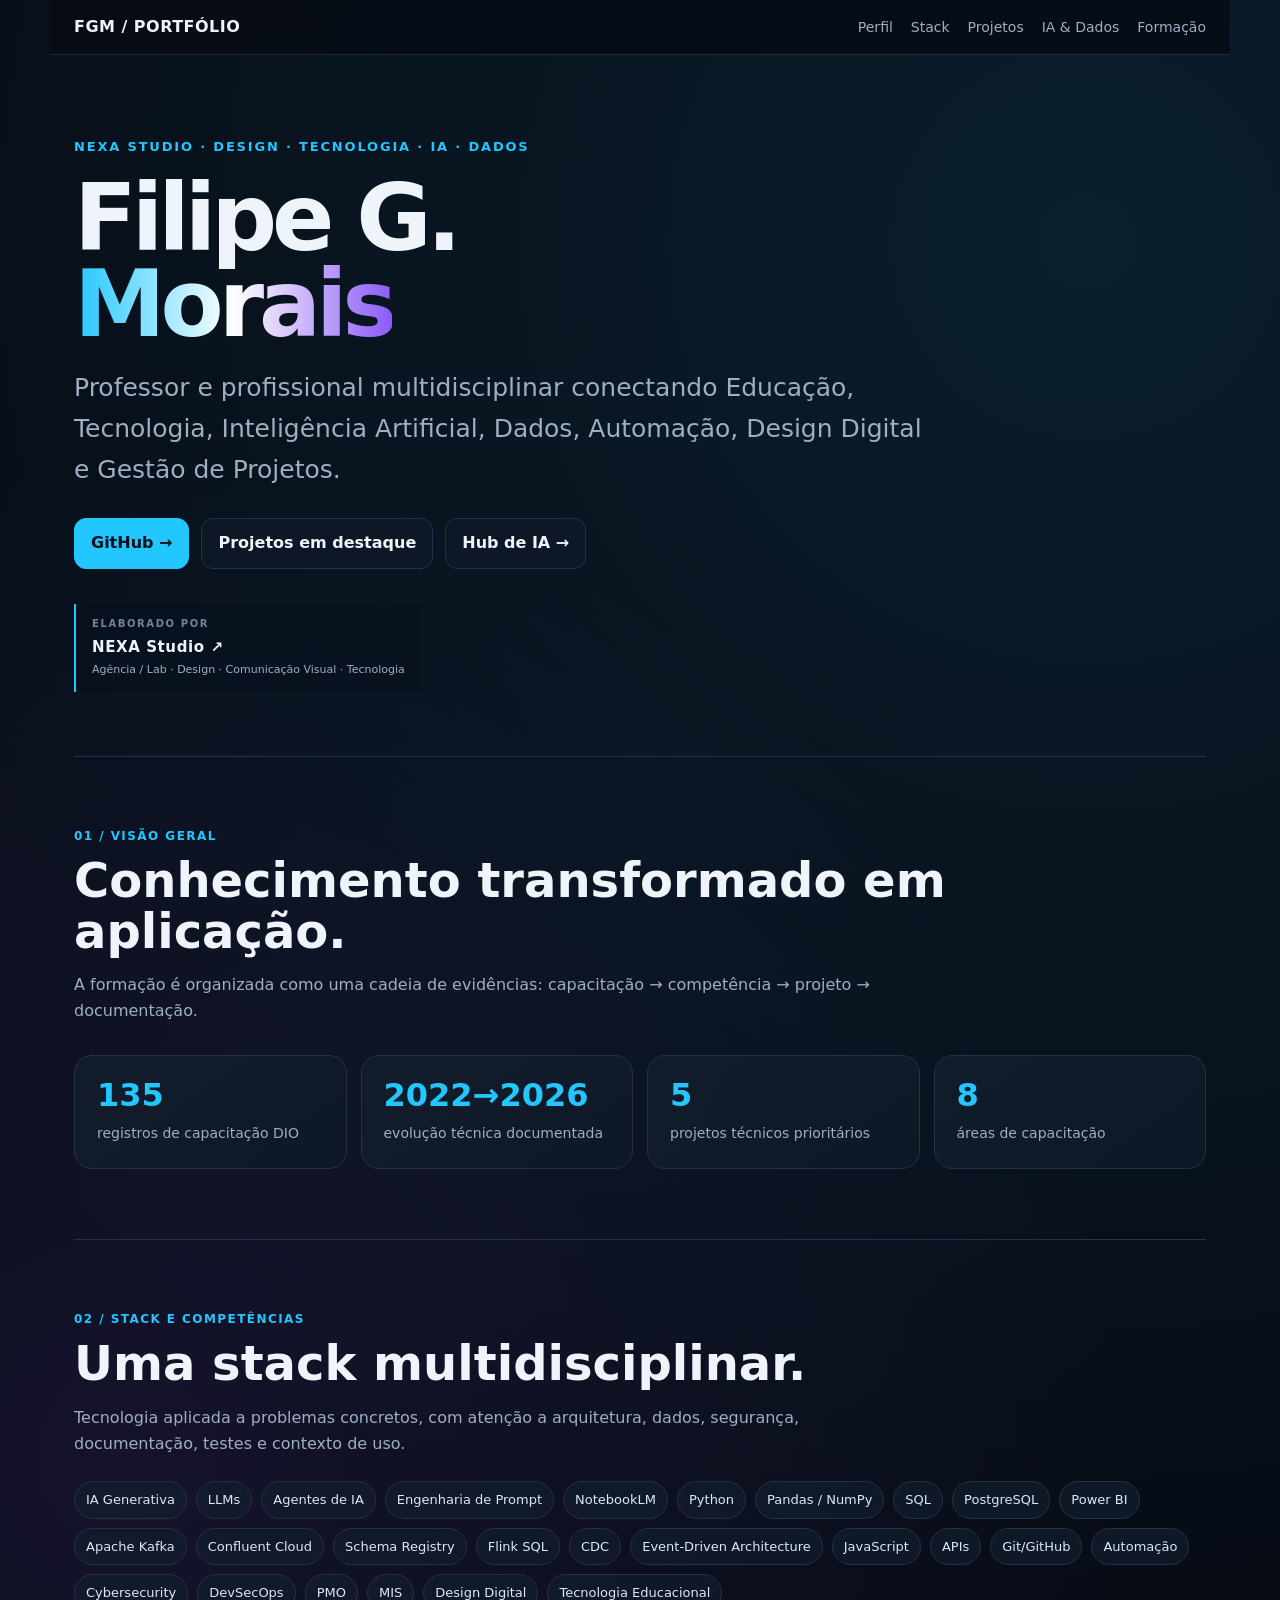
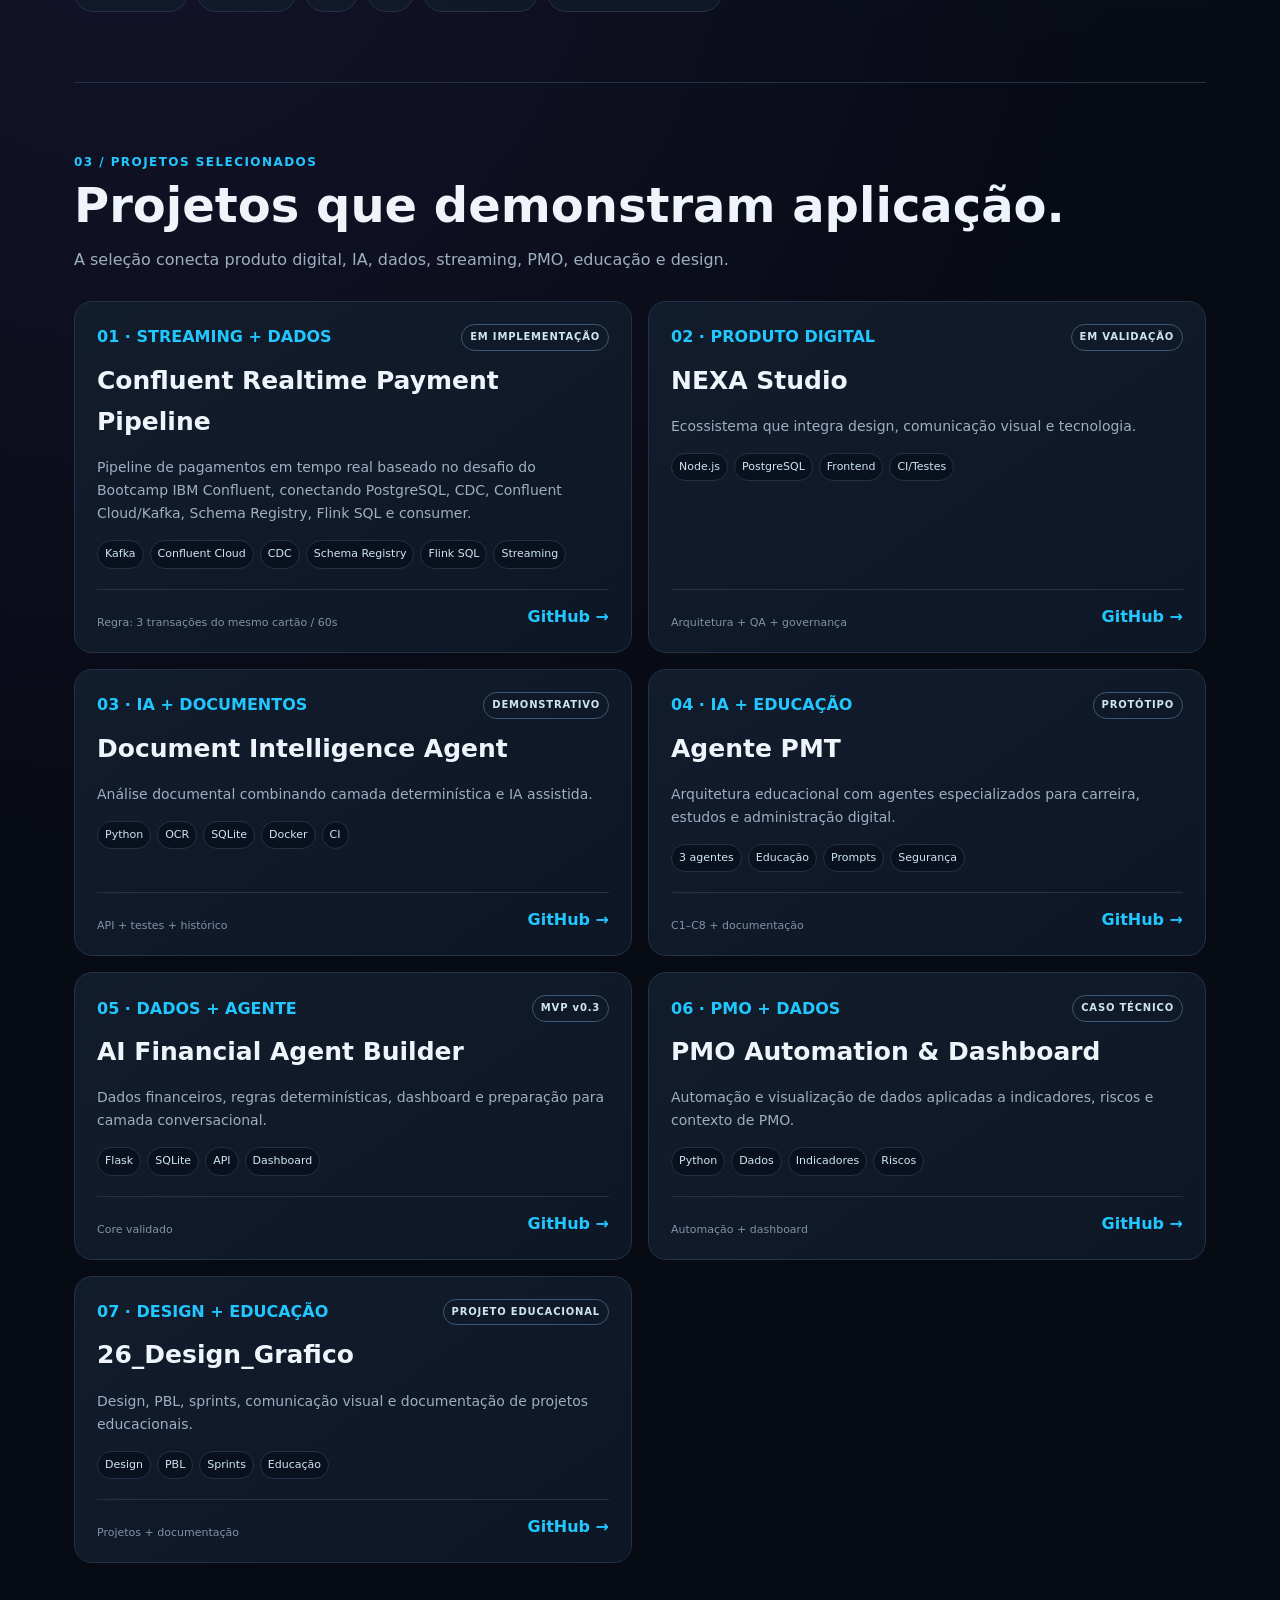
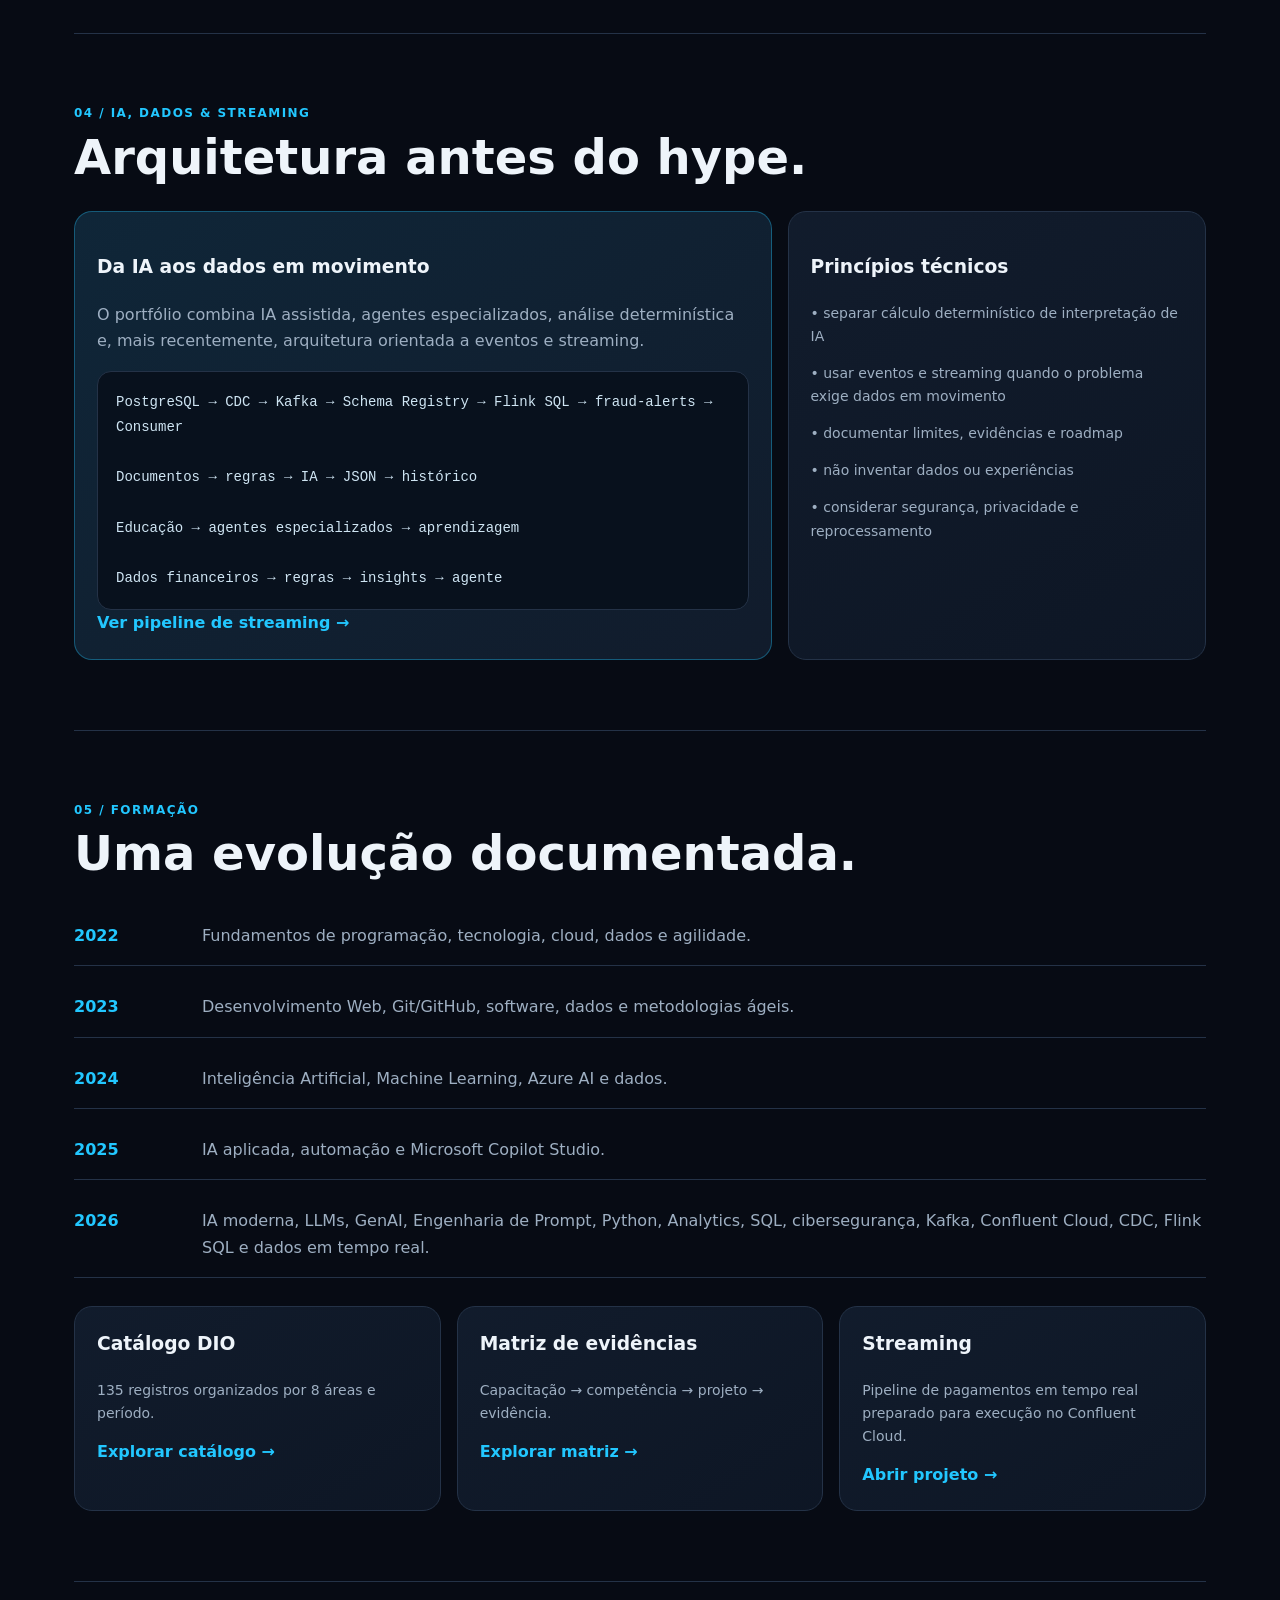
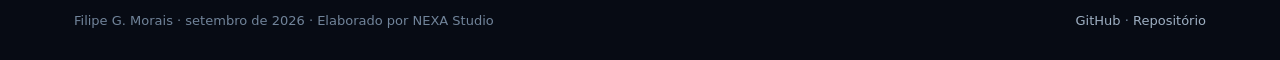
==== commit f02a56ac: "feat: highlight realtime payment pipeline on portfolio" ====
--- a/recrutadores/index.html
+++ b/recrutadores/index.html
@@ -3,44 +3,49 @@
 <head>
 <meta charset="utf-8">
 <meta name="viewport" content="width=device-width,initial-scale=1">
-<meta name="description" content="Filipe G. Morais — portfólio profissional em Educação, Tecnologia, Inteligência Artificial, Automação, Design Digital e Gestão de Projetos.">
+<meta name="description" content="Filipe G. Morais — portfólio profissional em Educação, Tecnologia, Inteligência Artificial, Dados, Streaming, Automação, Design Digital e Gestão de Projetos.">
 <meta name="theme-color" content="#070b14">
 <meta name="author" content="Filipe G. Morais / NEXA Studio">
-<meta name="generator" content="NEXA Studio — Agência / Laboratório de Design, Tecnologia e Comunicação">
 <meta property="og:type" content="website">
 <meta property="og:title" content="Filipe G. Morais — Portfólio Profissional">
-<meta property="og:description" content="Projetos, formação e aplicações em IA, automação, tecnologia e educação.">
+<meta property="og:description" content="Formação, projetos e aplicações em IA, dados, streaming, automação e educação.">
 <meta property="og:url" content="https://sayjinblackbelt.github.io/formacao-e-capacitacoes/">
 <meta property="og:site_name" content="Filipe G. Morais — Portfólio">
 <meta name="twitter:card" content="summary">
-<meta name="twitter:title" content="Filipe G. Morais — Portfólio Profissional">
-<meta name="twitter:description" content="Projetos, formação e aplicações em IA, automação, tecnologia e educação.">
 <link rel="canonical" href="https://sayjinblackbelt.github.io/formacao-e-capacitacoes/">
 <link rel="stylesheet" href="style.css">
-<script type="application/ld+json">{"@context":"https://schema.org","@type":"Person","name":"Filipe G. Morais","url":"https://sayjinblackbelt.github.io/formacao-e-capacitacoes/","sameAs":["https://github.com/sayjinblackbelt"],"knowsAbout":["Artificial Intelligence","Generative AI","LLMs","AI Agents","Prompt Engineering","NotebookLM","Automation","Software Development","Digital Design","Educational Technology","Project Management","Management Information Systems"]}</script>
+<script type="application/ld+json">{"@context":"https://schema.org","@type":"Person","name":"Filipe G. Morais","url":"https://sayjinblackbelt.github.io/formacao-e-capacitacoes/","sameAs":["https://github.com/sayjinblackbelt"],"knowsAbout":["Artificial Intelligence","Generative AI","LLMs","AI Agents","Prompt Engineering","Python","Data Analytics","Apache Kafka","Confluent Cloud","Flink SQL","Event-Driven Architecture","Cybersecurity","Automation","Software Development","Digital Design","Educational Technology","Project Management"]}</script>
 <title>Filipe G. Morais — Portfólio Profissional</title>
 </head>
 <body>
 <main>
-<nav class="nav"><a class="brand" href="#top">FGM / PORTFÓLIO</a><div class="navlinks"><a href="#perfil">Perfil</a><a href="#competencias">Stack</a><a href="#projetos">Projetos</a><a href="#ia">IA</a><a href="#formacao">Formação</a></div></nav>
-<header class="hero" id="top"><div><div class="eyebrow">NEXA STUDIO · Agência / Lab · Design · Tecnologia · IA</div><h1>Filipe G.<br><span class="gradient">Morais</span></h1><p class="lead">Portfólio profissional desenvolvido em parceria com a abordagem de agência e laboratório da NEXA Studio, conectando Educação, Tecnologia, Inteligência Artificial, Automação, Design Digital e Gestão de Projetos.</p><div class="actions"><a class="btn primary" href="https://github.com/sayjinblackbelt">GitHub →</a><a class="btn" href="#projetos">Projetos em destaque</a><a class="btn" href="ia/">Hub de IA →</a></div></div><div class="agency-signature"><span>ELABORADO POR</span><a href="https://github.com/sayjinblackbelt/NEXA-Studio">NEXA Studio ↗</a><small>Agência / Lab · Design · Comunicação Visual · Tecnologia</small></div></header>
-<section class="section" id="perfil"><div class="kicker">01 / Visão geral</div><h2>Conhecimento transformado em aplicação.</h2><p class="section-intro">A formação é organizada como uma cadeia de evidências: capacitação → competência → projeto → documentação.</p><div class="metrics"><div class="metric"><strong>135</strong><span>registros de capacitação DIO</span></div><div class="metric"><strong>2022→2026</strong><span>evolução técnica documentada</span></div><div class="metric"><strong>4</strong><span>projetos de IA detalhados</span></div><div class="metric"><strong>8</strong><span>áreas de capacitação</span></div></div></section>
-<section class="section" id="competencias"><div class="kicker">02 / Stack e competências</div><h2>Uma stack multidisciplinar.</h2><p class="section-intro">Tecnologia como meio para resolver problemas concretos, com atenção a arquitetura, documentação, testes, segurança e contexto de uso.</p><div class="skills"><span class="tag">IA Generativa</span><span class="tag">LLMs</span><span class="tag">Agentes de IA</span><span class="tag">Engenharia de Prompt</span><span class="tag">NotebookLM</span><span class="tag">Python</span><span class="tag">JavaScript</span><span class="tag">APIs</span><span class="tag">Git/GitHub</span><span class="tag">Automação</span><span class="tag">Dados</span><span class="tag">Dashboards</span><span class="tag">PostgreSQL</span><span class="tag">SQLite</span><span class="tag">Flask</span><span class="tag">Node.js</span><span class="tag">PMO</span><span class="tag">MIS</span><span class="tag">Agilidade</span><span class="tag">Design Digital</span><span class="tag">Tecnologia Educacional</span></div></section>
-<section class="section" id="projetos"><div class="kicker">03 / Projetos selecionados</div><h2>Seis casos, seis ângulos de aplicação.</h2><p class="section-intro">A seleção combina produto digital, IA, dados, PMO, educação e design. Cada cartão destaca problema técnico, stack e nível de maturidade sem extrapolar a evidência documentada.</p><div class="projects">
-<article class="card project"><div><div class="project-top"><span class="num">01 · PRODUTO DIGITAL</span><span class="status">EM VALIDAÇÃO</span></div><h3>NEXA Studio</h3><p>Ecossistema que integra design, comunicação visual e tecnologia.</p><div class="chips"><span>Node.js</span><span>PostgreSQL</span><span>Frontend</span><span>CI/Testes</span></div></div><div class="project-bottom"><span class="evidence-label">Evidência: arquitetura + QA + governança</span><a class="cta" href="https://github.com/sayjinblackbelt/NEXA-Studio">GitHub →</a></div></article>
-<article class="card project"><div><div class="project-top"><span class="num">02 · IA + DOCUMENTOS</span><span class="status">DEMONSTRATIVO</span></div><h3>Document Intelligence Agent</h3><p>Análise documental combinando camada determinística e IA assistida.</p><div class="chips"><span>Python</span><span>OCR</span><span>SQLite</span><span>Docker</span><span>CI</span></div></div><div class="project-bottom"><span class="evidence-label">Evidência: API + testes + histórico</span><a class="cta" href="https://github.com/sayjinblackbelt/document-intelligence-agent">GitHub →</a></div></article>
-<article class="card project"><div><div class="project-top"><span class="num">03 · IA + EDUCAÇÃO</span><span class="status">PROTÓTIPO</span></div><h3>Agente PMT</h3><p>Arquitetura educacional com agentes especializados para carreira, estudos e administração digital.</p><div class="chips"><span>3 agentes</span><span>Educação</span><span>Prompts</span><span>Segurança</span></div></div><div class="project-bottom"><span class="evidence-label">Evidência: C1–C8 + documentação</span><a class="cta" href="https://github.com/sayjinblackbelt/Agente-PMT">GitHub →</a></div></article>
-<article class="card project"><div><div class="project-top"><span class="num">04 · DADOS + AGENTE</span><span class="status">MVP v0.3</span></div><h3>AI Financial Agent Builder</h3><p>Dados financeiros, regras determinísticas, dashboard e preparação para camada conversacional.</p><div class="chips"><span>Flask</span><span>SQLite</span><span>API</span><span>Dashboard</span><span>CI</span></div></div><div class="project-bottom"><span class="evidence-label">Evidência: core validado</span><a class="cta" href="https://github.com/sayjinblackbelt/AI-Financial-Agent-Builder">GitHub →</a></div></article>
-<article class="card project"><div><div class="project-top"><span class="num">05 · PMO + DADOS</span><span class="status">CASO TÉCNICO</span></div><h3>PMO Automation & Dashboard</h3><p>Automação e visualização de dados aplicadas a indicadores, riscos e contexto de PMO.</p><div class="chips"><span>Python</span><span>Dados</span><span>Indicadores</span><span>Riscos</span></div></div><div class="project-bottom"><span class="evidence-label">Evidência: automação + dashboard</span><a class="cta" href="https://github.com/sayjinblackbelt/pmo-automation-and-dashboard">GitHub →</a></div></article>
-<article class="card project"><div><div class="project-top"><span class="num">06 · DESIGN + EDUCAÇÃO</span><span class="status">PROJETO EDUCACIONAL</span></div><h3>26_Design_Grafico</h3><p>Design, PBL, sprints, comunicação visual e documentação de projetos educacionais.</p><div class="chips"><span>Design</span><span>PBL</span><span>Sprints</span><span>Educação</span></div></div><div class="project-bottom"><span class="evidence-label">Evidência: projetos + documentação</span><a class="cta" href="https://github.com/sayjinblackbelt/26_Design_Grafico">GitHub →</a></div></article>
+<nav class="nav"><a class="brand" href="#top">FGM / PORTFÓLIO</a><div class="navlinks"><a href="#perfil">Perfil</a><a href="#competencias">Stack</a><a href="#projetos">Projetos</a><a href="#ia">IA & Dados</a><a href="#formacao">Formação</a></div></nav>
+
+<header class="hero" id="top"><div><div class="eyebrow">NEXA STUDIO · Design · Tecnologia · IA · Dados</div><h1>Filipe G.<br><span class="gradient">Morais</span></h1><p class="lead">Professor e profissional multidisciplinar conectando Educação, Tecnologia, Inteligência Artificial, Dados, Automação, Design Digital e Gestão de Projetos.</p><div class="actions"><a class="btn primary" href="https://github.com/sayjinblackbelt">GitHub →</a><a class="btn" href="#projetos">Projetos em destaque</a><a class="btn" href="ia/">Hub de IA →</a></div></div><div class="agency-signature"><span>ELABORADO POR</span><a href="https://github.com/sayjinblackbelt/NEXA-Studio">NEXA Studio ↗</a><small>Agência / Lab · Design · Comunicação Visual · Tecnologia</small></div></header>
+
+<section class="section" id="perfil"><div class="kicker">01 / Visão geral</div><h2>Conhecimento transformado em aplicação.</h2><p class="section-intro">A formação é organizada como uma cadeia de evidências: capacitação → competência → projeto → documentação.</p><div class="metrics"><div class="metric"><strong>135</strong><span>registros de capacitação DIO</span></div><div class="metric"><strong>2022→2026</strong><span>evolução técnica documentada</span></div><div class="metric"><strong>5</strong><span>projetos técnicos prioritários</span></div><div class="metric"><strong>8</strong><span>áreas de capacitação</span></div></div></section>
+
+<section class="section" id="competencias"><div class="kicker">02 / Stack e competências</div><h2>Uma stack multidisciplinar.</h2><p class="section-intro">Tecnologia aplicada a problemas concretos, com atenção a arquitetura, dados, segurança, documentação, testes e contexto de uso.</p><div class="skills"><span class="tag">IA Generativa</span><span class="tag">LLMs</span><span class="tag">Agentes de IA</span><span class="tag">Engenharia de Prompt</span><span class="tag">NotebookLM</span><span class="tag">Python</span><span class="tag">Pandas / NumPy</span><span class="tag">SQL</span><span class="tag">PostgreSQL</span><span class="tag">Power BI</span><span class="tag">Apache Kafka</span><span class="tag">Confluent Cloud</span><span class="tag">Schema Registry</span><span class="tag">Flink SQL</span><span class="tag">CDC</span><span class="tag">Event-Driven Architecture</span><span class="tag">JavaScript</span><span class="tag">APIs</span><span class="tag">Git/GitHub</span><span class="tag">Automação</span><span class="tag">Cybersecurity</span><span class="tag">DevSecOps</span><span class="tag">PMO</span><span class="tag">MIS</span><span class="tag">Design Digital</span><span class="tag">Tecnologia Educacional</span></div></section>
+
+<section class="section" id="projetos"><div class="kicker">03 / Projetos selecionados</div><h2>Projetos que demonstram aplicação.</h2><p class="section-intro">A seleção conecta produto digital, IA, dados, streaming, PMO, educação e design.</p><div class="projects">
+<article class="card project featured"><div><div class="project-top"><span class="num">01 · STREAMING + DADOS</span><span class="status">EM IMPLEMENTAÇÃO</span></div><h3>Confluent Realtime Payment Pipeline</h3><p>Pipeline de pagamentos em tempo real baseado no desafio do Bootcamp IBM Confluent, conectando PostgreSQL, CDC, Confluent Cloud/Kafka, Schema Registry, Flink SQL e consumer.</p><div class="chips"><span>Kafka</span><span>Confluent Cloud</span><span>CDC</span><span>Schema Registry</span><span>Flink SQL</span><span>Streaming</span></div></div><div class="project-bottom"><span class="evidence-label">Regra: 3 transações do mesmo cartão / 60s</span><a class="cta" href="https://github.com/sayjinblackbelt/confluent-realtime-payment-pipeline">GitHub →</a></div></article>
+<article class="card project"><div><div class="project-top"><span class="num">02 · PRODUTO DIGITAL</span><span class="status">EM VALIDAÇÃO</span></div><h3>NEXA Studio</h3><p>Ecossistema que integra design, comunicação visual e tecnologia.</p><div class="chips"><span>Node.js</span><span>PostgreSQL</span><span>Frontend</span><span>CI/Testes</span></div></div><div class="project-bottom"><span class="evidence-label">Arquitetura + QA + governança</span><a class="cta" href="https://github.com/sayjinblackbelt/NEXA-Studio">GitHub →</a></div></article>
+<article class="card project"><div><div class="project-top"><span class="num">03 · IA + DOCUMENTOS</span><span class="status">DEMONSTRATIVO</span></div><h3>Document Intelligence Agent</h3><p>Análise documental combinando camada determinística e IA assistida.</p><div class="chips"><span>Python</span><span>OCR</span><span>SQLite</span><span>Docker</span><span>CI</span></div></div><div class="project-bottom"><span class="evidence-label">API + testes + histórico</span><a class="cta" href="https://github.com/sayjinblackbelt/document-intelligence-agent">GitHub →</a></div></article>
+<article class="card project"><div><div class="project-top"><span class="num">04 · IA + EDUCAÇÃO</span><span class="status">PROTÓTIPO</span></div><h3>Agente PMT</h3><p>Arquitetura educacional com agentes especializados para carreira, estudos e administração digital.</p><div class="chips"><span>3 agentes</span><span>Educação</span><span>Prompts</span><span>Segurança</span></div></div><div class="project-bottom"><span class="evidence-label">C1–C8 + documentação</span><a class="cta" href="https://github.com/sayjinblackbelt/Agente-PMT">GitHub →</a></div></article>
+<article class="card project"><div><div class="project-top"><span class="num">05 · DADOS + AGENTE</span><span class="status">MVP v0.3</span></div><h3>AI Financial Agent Builder</h3><p>Dados financeiros, regras determinísticas, dashboard e preparação para camada conversacional.</p><div class="chips"><span>Flask</span><span>SQLite</span><span>API</span><span>Dashboard</span></div></div><div class="project-bottom"><span class="evidence-label">Core validado</span><a class="cta" href="https://github.com/sayjinblackbelt/AI-Financial-Agent-Builder">GitHub →</a></div></article>
+<article class="card project"><div><div class="project-top"><span class="num">06 · PMO + DADOS</span><span class="status">CASO TÉCNICO</span></div><h3>PMO Automation & Dashboard</h3><p>Automação e visualização de dados aplicadas a indicadores, riscos e contexto de PMO.</p><div class="chips"><span>Python</span><span>Dados</span><span>Indicadores</span><span>Riscos</span></div></div><div class="project-bottom"><span class="evidence-label">Automação + dashboard</span><a class="cta" href="https://github.com/sayjinblackbelt/pmo-automation-and-dashboard">GitHub →</a></div></article>
+<article class="card project"><div><div class="project-top"><span class="num">07 · DESIGN + EDUCAÇÃO</span><span class="status">PROJETO EDUCACIONAL</span></div><h3>26_Design_Grafico</h3><p>Design, PBL, sprints, comunicação visual e documentação de projetos educacionais.</p><div class="chips"><span>Design</span><span>PBL</span><span>Sprints</span><span>Educação</span></div></div><div class="project-bottom"><span class="evidence-label">Projetos + documentação</span><a class="cta" href="https://github.com/sayjinblackbelt/26_Design_Grafico">GitHub →</a></div></article>
 </div></section>
-<section class="section" id="ia"><div class="kicker">04 / Inteligência Artificial</div><h2>Arquitetura antes do hype.</h2><div class="ai-grid"><div class="card ai"><h3>Quatro aplicações documentadas</h3><p class="section-intro">IA assistida, agentes especializados, análise determinística e separação entre fatos calculados e interpretação.</p><div class="architecture">Documentos → regras → IA → JSON → histórico
 
-Onboarding → dados → análise → insights → agente
+<section class="section" id="ia"><div class="kicker">04 / IA, Dados & Streaming</div><h2>Arquitetura antes do hype.</h2><div class="ai-grid"><div class="card ai"><h3>Da IA aos dados em movimento</h3><p class="section-intro">O portfólio combina IA assistida, agentes especializados, análise determinística e, mais recentemente, arquitetura orientada a eventos e streaming.</p><div class="architecture">PostgreSQL → CDC → Kafka → Schema Registry → Flink SQL → fraud-alerts → Consumer
+
+Documentos → regras → IA → JSON → histórico
 
 Educação → agentes especializados → aprendizagem
 
-Produto digital → API → dados → experimentação</div><a class="cta" href="ia/">Abrir hub técnico de IA →</a></div><div class="card"><h3>Princípios técnicos</h3><p class="small">• separar cálculo determinístico de interpretação de IA</p><p class="small">• documentar limites e roadmap</p><p class="small">• não inventar dados ou experiências</p><p class="small">• considerar segurança e privacidade</p><p class="small">• validar por testes e evidências</p></div></div></section>
-<section class="section" id="formacao"><div class="kicker">05 / Formação</div><h2>Uma evolução documentada.</h2><div class="timeline"><div class="time"><strong>2022</strong><span>Fundamentos de programação, tecnologia, cloud, dados e agilidade.</span></div><div class="time"><strong>2023</strong><span>Desenvolvimento Web, Git/GitHub, software, dados e metodologias ágeis.</span></div><div class="time"><strong>2024</strong><span>Inteligência Artificial, Machine Learning, Azure AI e dados.</span></div><div class="time"><strong>2025</strong><span>IA aplicada, automação e Microsoft Copilot Studio.</span></div><div class="time"><strong>2026</strong><span>IA moderna, LLMs, GenAI, Engenharia de Prompt, NotebookLM, agentes e Vibe Coding.</span></div></div><div class="evidence"><div class="card"><h3>Catálogo DIO</h3><p>135 registros organizados por 8 áreas e período.</p><a class="cta" href="https://github.com/sayjinblackbelt/formacao-e-capacitacoes/blob/main/certificacoes/CATALOGO-COMPLETO-DIO.md">Explorar catálogo →</a></div><div class="card"><h3>Matriz de evidências</h3><p>Capacitação → competência → projeto → evidência.</p><a class="cta" href="https://github.com/sayjinblackbelt/formacao-e-capacitacoes/blob/main/certificacoes/MATRIZ-CAPACITACAO-PROJETO.md">Explorar matriz →</a></div><div class="card"><h3>Hub de IA</h3><p>Análise técnica dos quatro projetos prioritários.</p><a class="cta" href="ia/">Explorar projetos →</a></div></div></section>
+Dados financeiros → regras → insights → agente</div><a class="cta" href="https://github.com/sayjinblackbelt/confluent-realtime-payment-pipeline">Ver pipeline de streaming →</a></div><div class="card"><h3>Princípios técnicos</h3><p class="small">• separar cálculo determinístico de interpretação de IA</p><p class="small">• usar eventos e streaming quando o problema exige dados em movimento</p><p class="small">• documentar limites, evidências e roadmap</p><p class="small">• não inventar dados ou experiências</p><p class="small">• considerar segurança, privacidade e reprocessamento</p></div></div></section>
+
+<section class="section" id="formacao"><div class="kicker">05 / Formação</div><h2>Uma evolução documentada.</h2><div class="timeline"><div class="time"><strong>2022</strong><span>Fundamentos de programação, tecnologia, cloud, dados e agilidade.</span></div><div class="time"><strong>2023</strong><span>Desenvolvimento Web, Git/GitHub, software, dados e metodologias ágeis.</span></div><div class="time"><strong>2024</strong><span>Inteligência Artificial, Machine Learning, Azure AI e dados.</span></div><div class="time"><strong>2025</strong><span>IA aplicada, automação e Microsoft Copilot Studio.</span></div><div class="time"><strong>2026</strong><span>IA moderna, LLMs, GenAI, Engenharia de Prompt, Python, Analytics, SQL, cibersegurança, Kafka, Confluent Cloud, CDC, Flink SQL e dados em tempo real.</span></div></div><div class="evidence"><div class="card"><h3>Catálogo DIO</h3><p>135 registros organizados por 8 áreas e período.</p><a class="cta" href="https://github.com/sayjinblackbelt/formacao-e-capacitacoes/blob/main/certificacoes/CATALOGO-COMPLETO-DIO.md">Explorar catálogo →</a></div><div class="card"><h3>Matriz de evidências</h3><p>Capacitação → competência → projeto → evidência.</p><a class="cta" href="https://github.com/sayjinblackbelt/formacao-e-capacitacoes/blob/main/certificacoes/MATRIZ-CAPACITACAO-PROJETO.md">Explorar matriz →</a></div><div class="card"><h3>Streaming</h3><p>Pipeline de pagamentos em tempo real preparado para execução no Confluent Cloud.</p><a class="cta" href="https://github.com/sayjinblackbelt/confluent-realtime-payment-pipeline">Abrir projeto →</a></div></div></section>
+
 <footer class="footer"><span>Filipe G. Morais · setembro de 2026 · Elaborado por NEXA Studio</span><span><a href="https://github.com/sayjinblackbelt">GitHub</a> · <a href="https://github.com/sayjinblackbelt/formacao-e-capacitacoes">Repositório</a></span></footer>
-</main></body></html>+</main></body></html>
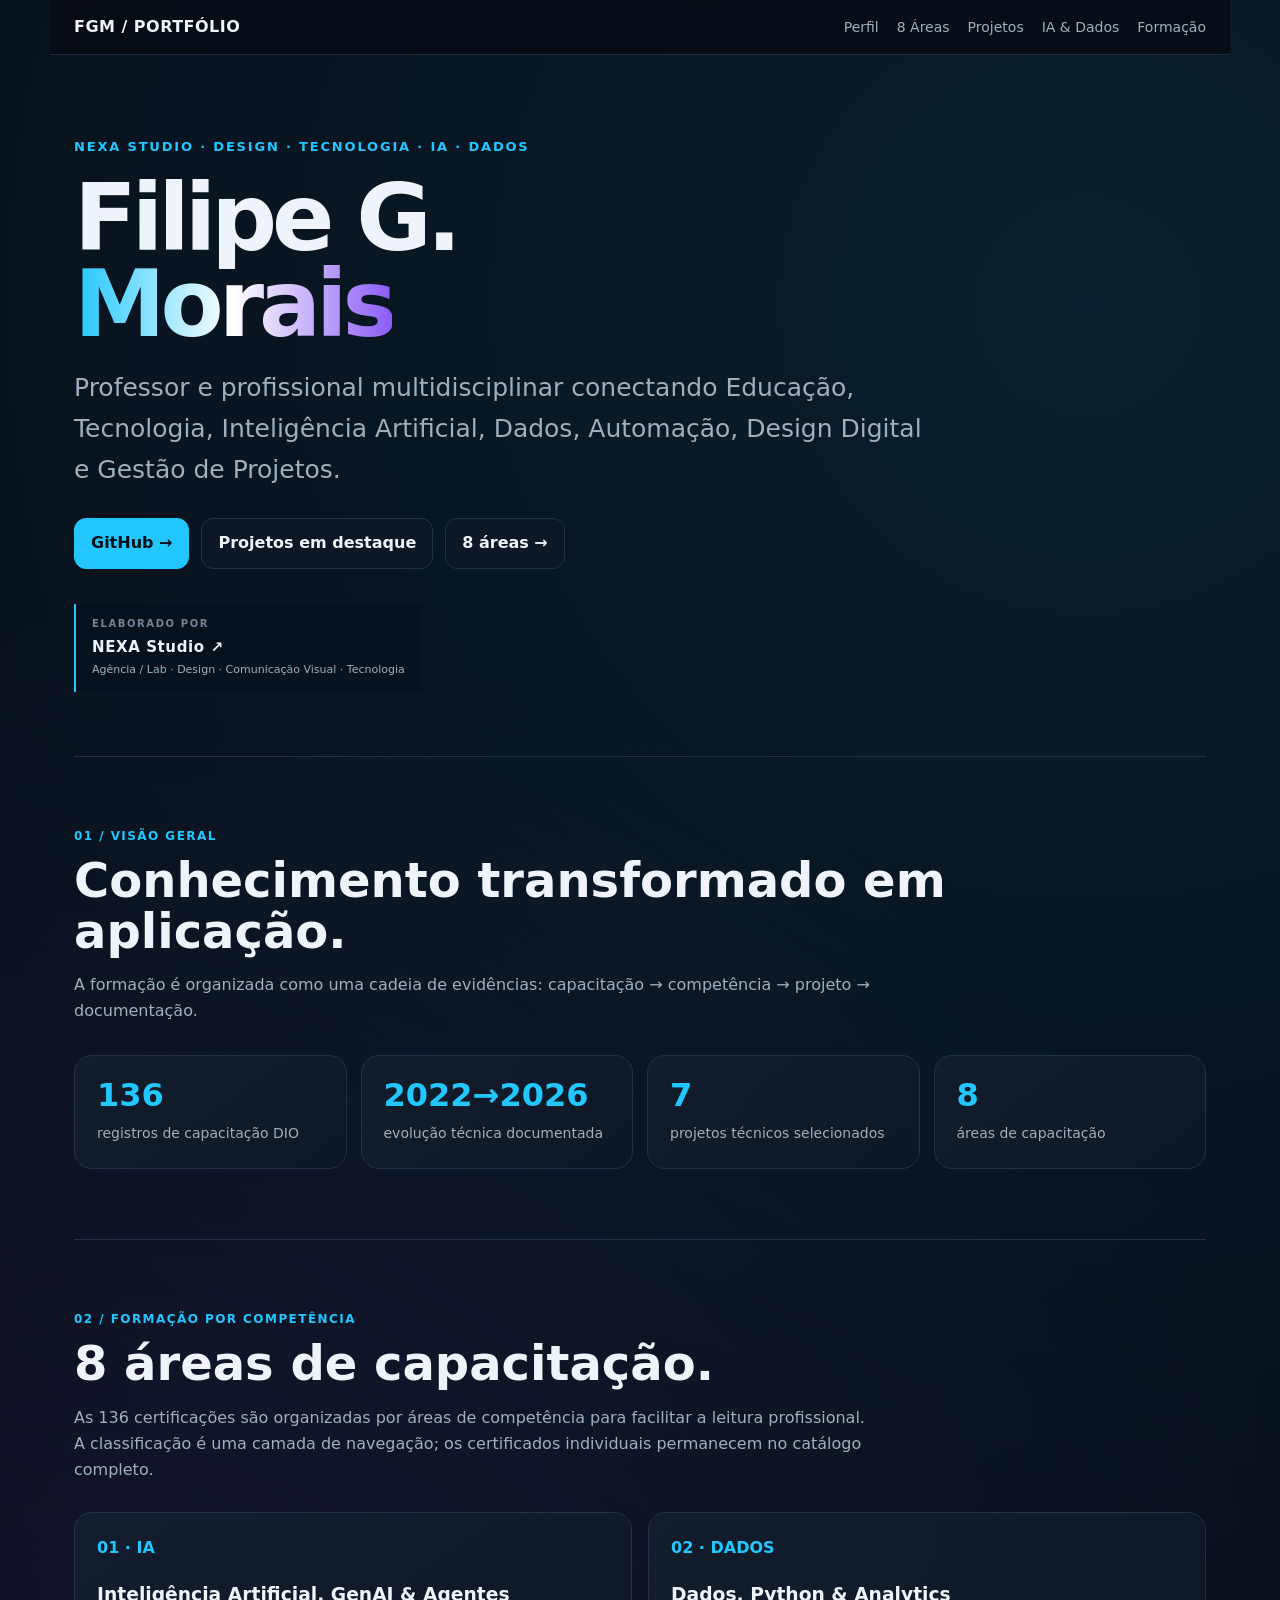
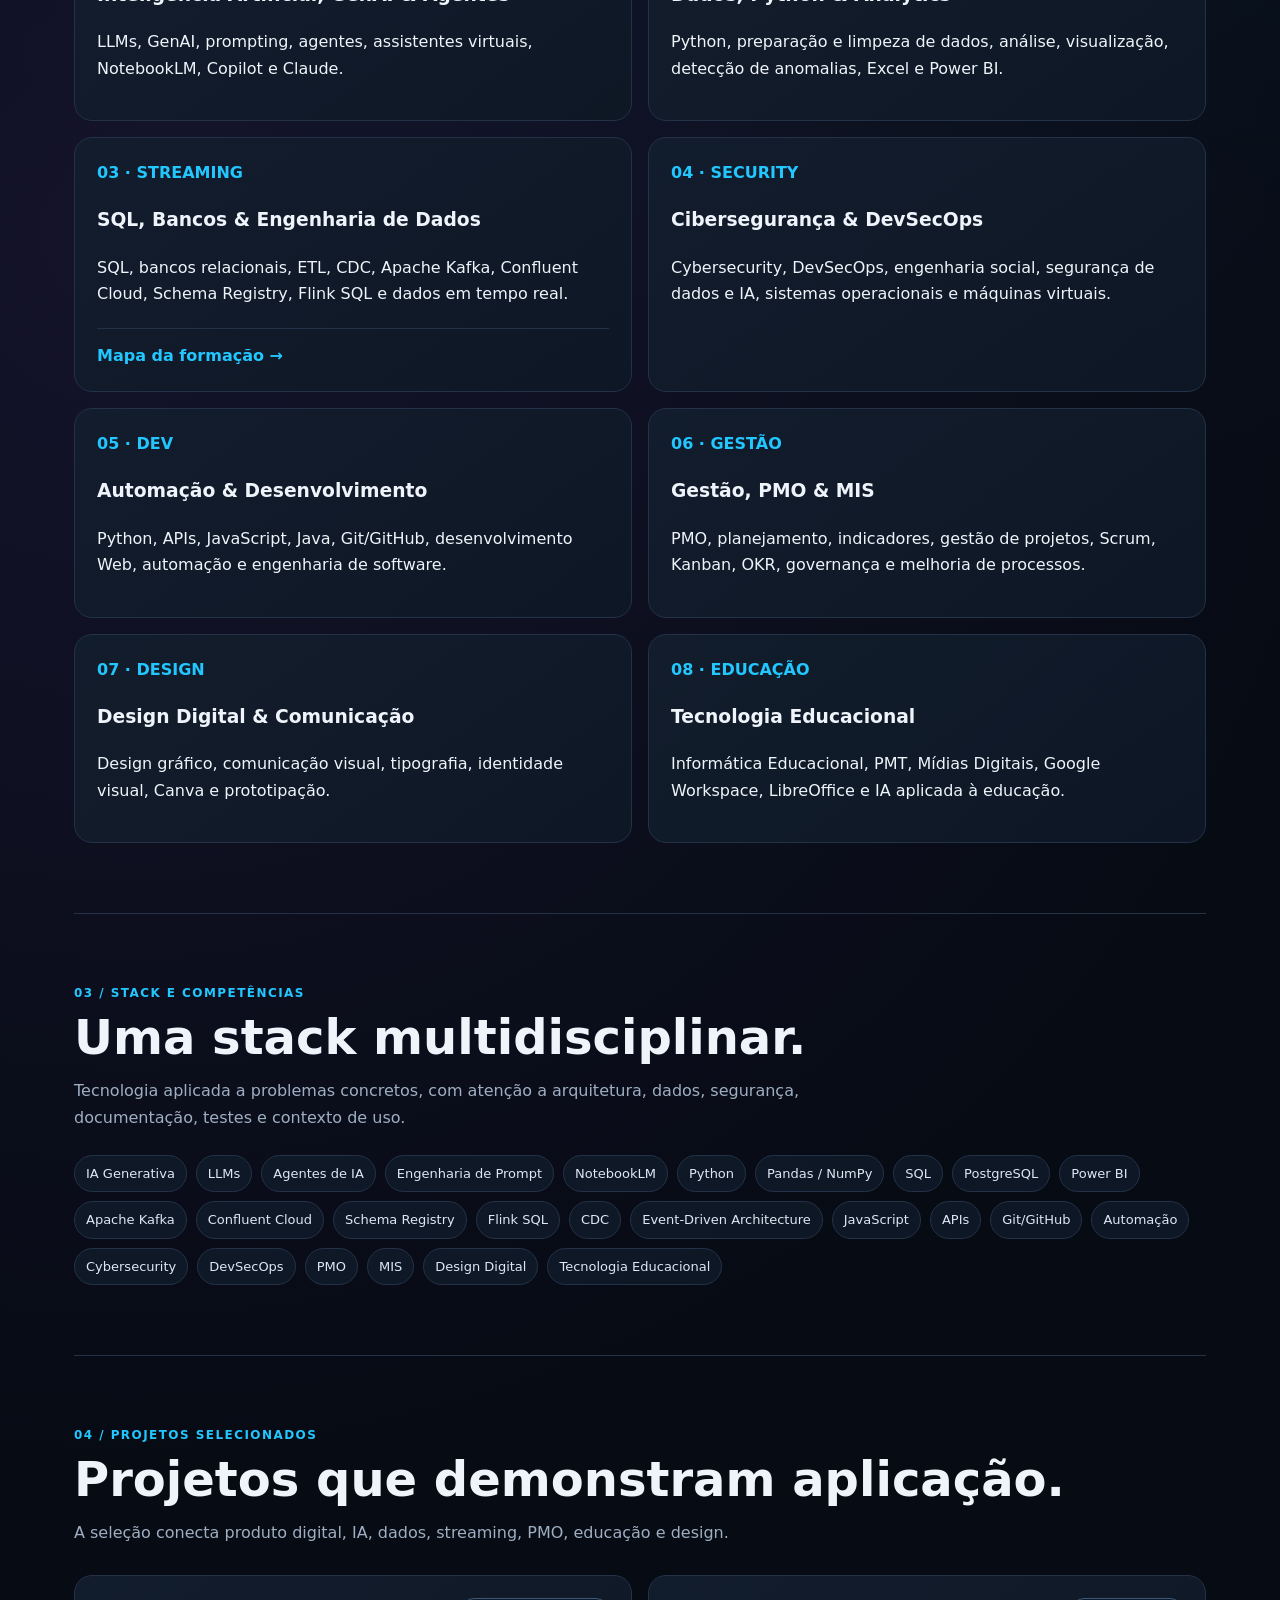
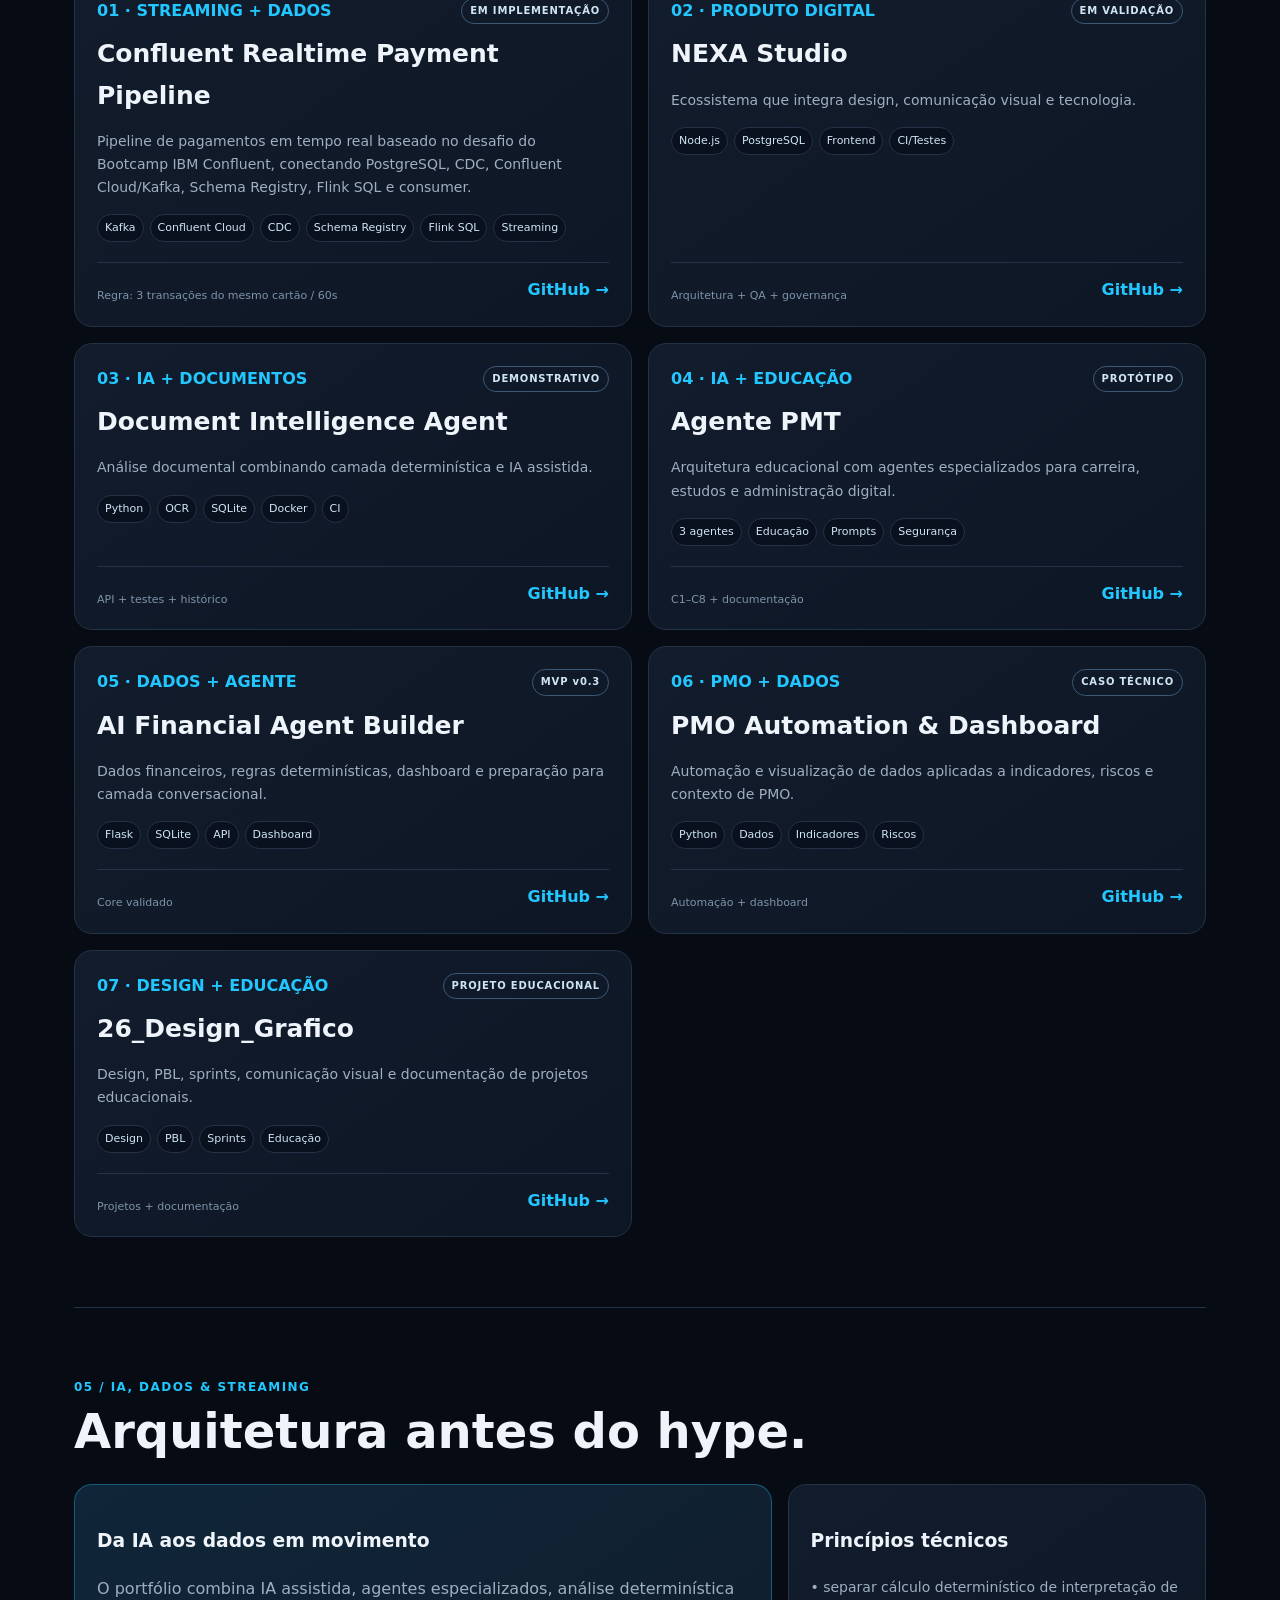
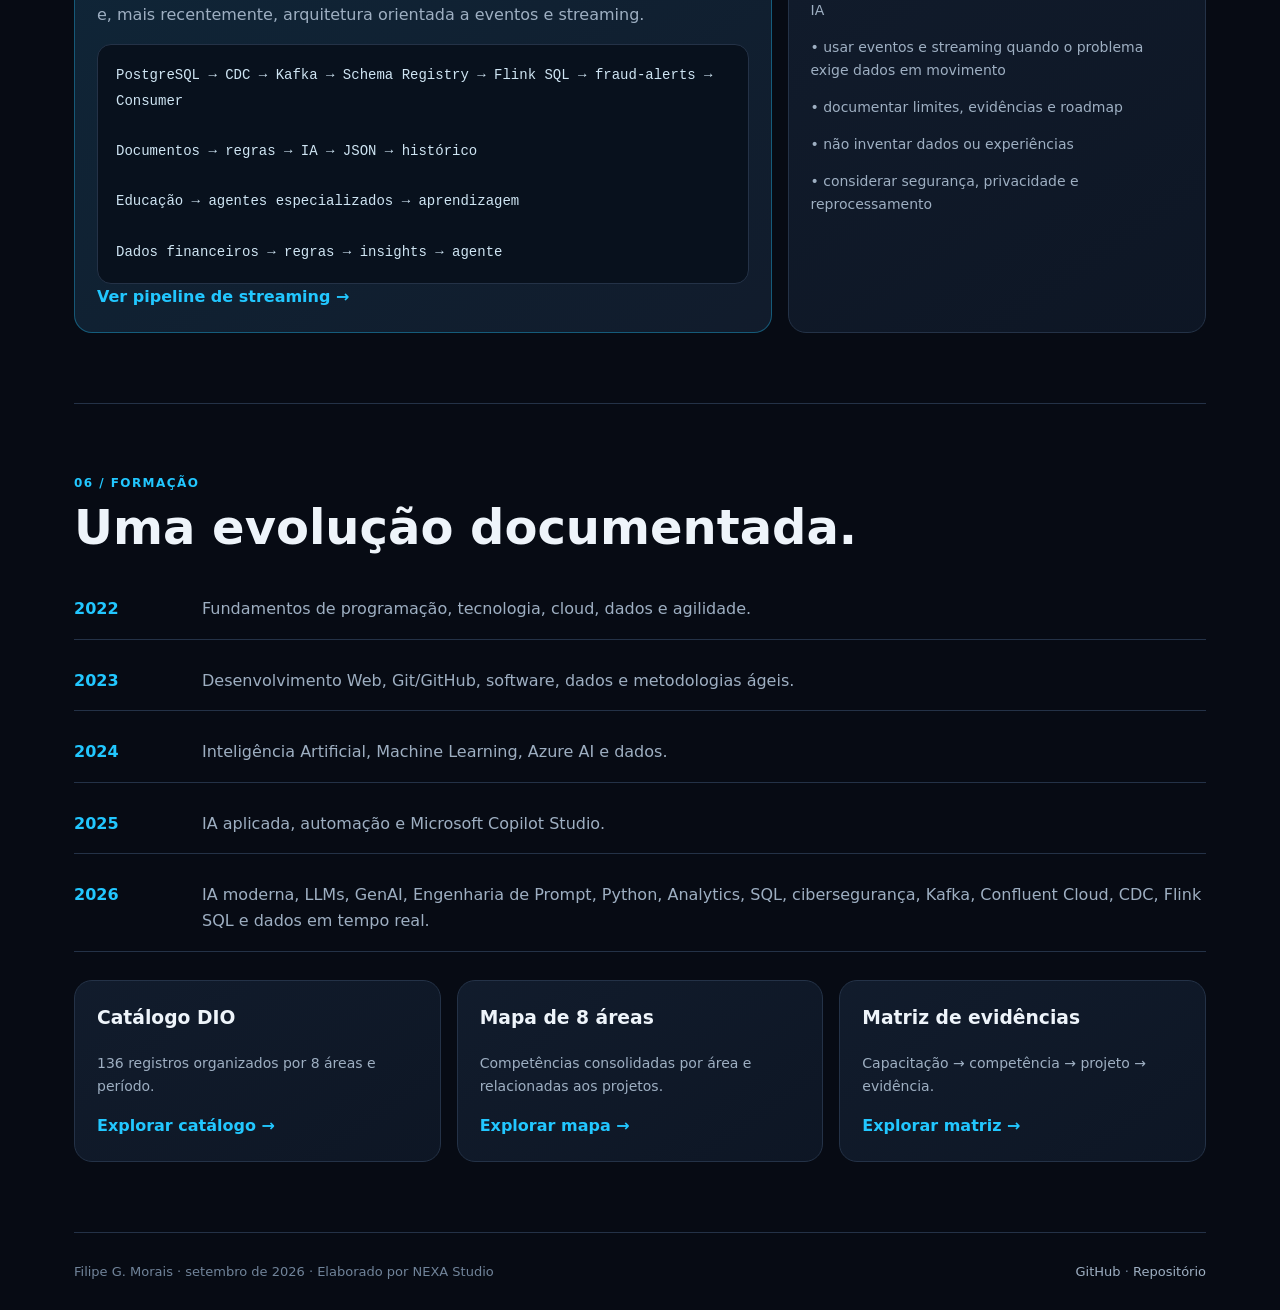
==== commit 15065548: "feat: reorganize portfolio around eight competency areas" ====
--- a/recrutadores/index.html
+++ b/recrutadores/index.html
@@ -8,26 +8,37 @@
 <meta name="author" content="Filipe G. Morais / NEXA Studio">
 <meta property="og:type" content="website">
 <meta property="og:title" content="Filipe G. Morais — Portfólio Profissional">
-<meta property="og:description" content="Formação, projetos e aplicações em IA, dados, streaming, automação e educação.">
+<meta property="og:description" content="Formação, 136 registros DIO, oito áreas de competência e projetos aplicados em IA, dados, streaming, automação e educação.">
 <meta property="og:url" content="https://sayjinblackbelt.github.io/formacao-e-capacitacoes/">
 <meta property="og:site_name" content="Filipe G. Morais — Portfólio">
 <meta name="twitter:card" content="summary">
 <link rel="canonical" href="https://sayjinblackbelt.github.io/formacao-e-capacitacoes/">
 <link rel="stylesheet" href="style.css">
-<script type="application/ld+json">{"@context":"https://schema.org","@type":"Person","name":"Filipe G. Morais","url":"https://sayjinblackbelt.github.io/formacao-e-capacitacoes/","sameAs":["https://github.com/sayjinblackbelt"],"knowsAbout":["Artificial Intelligence","Generative AI","LLMs","AI Agents","Prompt Engineering","Python","Data Analytics","Apache Kafka","Confluent Cloud","Flink SQL","Event-Driven Architecture","Cybersecurity","Automation","Software Development","Digital Design","Educational Technology","Project Management"]}</script>
+<script type="application/ld+json">{"@context":"https://schema.org","@type":"Person","name":"Filipe G. Morais","url":"https://sayjinblackbelt.github.io/formacao-e-capacitacoes/","sameAs":["https://github.com/sayjinblackbelt"],"knowsAbout":["Artificial Intelligence","Generative AI","LLMs","AI Agents","Prompt Engineering","Python","Data Analytics","SQL","Apache Kafka","Confluent Cloud","Flink SQL","Event-Driven Architecture","Cybersecurity","DevSecOps","Automation","Software Development","Digital Design","Educational Technology","Project Management"]}</script>
 <title>Filipe G. Morais — Portfólio Profissional</title>
 </head>
 <body>
 <main>
-<nav class="nav"><a class="brand" href="#top">FGM / PORTFÓLIO</a><div class="navlinks"><a href="#perfil">Perfil</a><a href="#competencias">Stack</a><a href="#projetos">Projetos</a><a href="#ia">IA & Dados</a><a href="#formacao">Formação</a></div></nav>
+<nav class="nav"><a class="brand" href="#top">FGM / PORTFÓLIO</a><div class="navlinks"><a href="#perfil">Perfil</a><a href="#areas">8 Áreas</a><a href="#projetos">Projetos</a><a href="#ia">IA & Dados</a><a href="#formacao">Formação</a></div></nav>
 
-<header class="hero" id="top"><div><div class="eyebrow">NEXA STUDIO · Design · Tecnologia · IA · Dados</div><h1>Filipe G.<br><span class="gradient">Morais</span></h1><p class="lead">Professor e profissional multidisciplinar conectando Educação, Tecnologia, Inteligência Artificial, Dados, Automação, Design Digital e Gestão de Projetos.</p><div class="actions"><a class="btn primary" href="https://github.com/sayjinblackbelt">GitHub →</a><a class="btn" href="#projetos">Projetos em destaque</a><a class="btn" href="ia/">Hub de IA →</a></div></div><div class="agency-signature"><span>ELABORADO POR</span><a href="https://github.com/sayjinblackbelt/NEXA-Studio">NEXA Studio ↗</a><small>Agência / Lab · Design · Comunicação Visual · Tecnologia</small></div></header>
+<header class="hero" id="top"><div><div class="eyebrow">NEXA STUDIO · Design · Tecnologia · IA · Dados</div><h1>Filipe G.<br><span class="gradient">Morais</span></h1><p class="lead">Professor e profissional multidisciplinar conectando Educação, Tecnologia, Inteligência Artificial, Dados, Automação, Design Digital e Gestão de Projetos.</p><div class="actions"><a class="btn primary" href="https://github.com/sayjinblackbelt">GitHub →</a><a class="btn" href="#projetos">Projetos em destaque</a><a class="btn" href="#areas">8 áreas →</a></div></div><div class="agency-signature"><span>ELABORADO POR</span><a href="https://github.com/sayjinblackbelt/NEXA-Studio">NEXA Studio ↗</a><small>Agência / Lab · Design · Comunicação Visual · Tecnologia</small></div></header>
 
-<section class="section" id="perfil"><div class="kicker">01 / Visão geral</div><h2>Conhecimento transformado em aplicação.</h2><p class="section-intro">A formação é organizada como uma cadeia de evidências: capacitação → competência → projeto → documentação.</p><div class="metrics"><div class="metric"><strong>135</strong><span>registros de capacitação DIO</span></div><div class="metric"><strong>2022→2026</strong><span>evolução técnica documentada</span></div><div class="metric"><strong>5</strong><span>projetos técnicos prioritários</span></div><div class="metric"><strong>8</strong><span>áreas de capacitação</span></div></div></section>
+<section class="section" id="perfil"><div class="kicker">01 / Visão geral</div><h2>Conhecimento transformado em aplicação.</h2><p class="section-intro">A formação é organizada como uma cadeia de evidências: capacitação → competência → projeto → documentação.</p><div class="metrics"><div class="metric"><strong>136</strong><span>registros de capacitação DIO</span></div><div class="metric"><strong>2022→2026</strong><span>evolução técnica documentada</span></div><div class="metric"><strong>7</strong><span>projetos técnicos selecionados</span></div><div class="metric"><strong>8</strong><span>áreas de capacitação</span></div></div></section>
 
-<section class="section" id="competencias"><div class="kicker">02 / Stack e competências</div><h2>Uma stack multidisciplinar.</h2><p class="section-intro">Tecnologia aplicada a problemas concretos, com atenção a arquitetura, dados, segurança, documentação, testes e contexto de uso.</p><div class="skills"><span class="tag">IA Generativa</span><span class="tag">LLMs</span><span class="tag">Agentes de IA</span><span class="tag">Engenharia de Prompt</span><span class="tag">NotebookLM</span><span class="tag">Python</span><span class="tag">Pandas / NumPy</span><span class="tag">SQL</span><span class="tag">PostgreSQL</span><span class="tag">Power BI</span><span class="tag">Apache Kafka</span><span class="tag">Confluent Cloud</span><span class="tag">Schema Registry</span><span class="tag">Flink SQL</span><span class="tag">CDC</span><span class="tag">Event-Driven Architecture</span><span class="tag">JavaScript</span><span class="tag">APIs</span><span class="tag">Git/GitHub</span><span class="tag">Automação</span><span class="tag">Cybersecurity</span><span class="tag">DevSecOps</span><span class="tag">PMO</span><span class="tag">MIS</span><span class="tag">Design Digital</span><span class="tag">Tecnologia Educacional</span></div></section>
+<section class="section" id="areas"><div class="kicker">02 / Formação por competência</div><h2>8 áreas de capacitação.</h2><p class="section-intro">As 136 certificações são organizadas por áreas de competência para facilitar a leitura profissional. A classificação é uma camada de navegação; os certificados individuais permanecem no catálogo completo.</p><div class="projects">
+<article class="card"><div><span class="num">01 · IA</span><h3>Inteligência Artificial, GenAI & Agentes</h3><p>LLMs, GenAI, prompting, agentes, assistentes virtuais, NotebookLM, Copilot e Claude.</p></div></article>
+<article class="card"><div><span class="num">02 · DADOS</span><h3>Dados, Python & Analytics</h3><p>Python, preparação e limpeza de dados, análise, visualização, detecção de anomalias, Excel e Power BI.</p></div></article>
+<article class="card featured"><div><span class="num">03 · STREAMING</span><h3>SQL, Bancos & Engenharia de Dados</h3><p>SQL, bancos relacionais, ETL, CDC, Apache Kafka, Confluent Cloud, Schema Registry, Flink SQL e dados em tempo real.</p></div><div class="project-bottom"><a class="cta" href="https://github.com/sayjinblackbelt/formacao-e-capacitacoes/blob/main/certificacoes/MAPA-8-AREAS.md">Mapa da formação →</a></div></article>
+<article class="card"><div><span class="num">04 · SECURITY</span><h3>Cibersegurança & DevSecOps</h3><p>Cybersecurity, DevSecOps, engenharia social, segurança de dados e IA, sistemas operacionais e máquinas virtuais.</p></div></article>
+<article class="card"><div><span class="num">05 · DEV</span><h3>Automação & Desenvolvimento</h3><p>Python, APIs, JavaScript, Java, Git/GitHub, desenvolvimento Web, automação e engenharia de software.</p></div></article>
+<article class="card"><div><span class="num">06 · GESTÃO</span><h3>Gestão, PMO & MIS</h3><p>PMO, planejamento, indicadores, gestão de projetos, Scrum, Kanban, OKR, governança e melhoria de processos.</p></div></article>
+<article class="card"><div><span class="num">07 · DESIGN</span><h3>Design Digital & Comunicação</h3><p>Design gráfico, comunicação visual, tipografia, identidade visual, Canva e prototipação.</p></div></article>
+<article class="card"><div><span class="num">08 · EDUCAÇÃO</span><h3>Tecnologia Educacional</h3><p>Informática Educacional, PMT, Mídias Digitais, Google Workspace, LibreOffice e IA aplicada à educação.</p></div></article>
+</div></section>
 
-<section class="section" id="projetos"><div class="kicker">03 / Projetos selecionados</div><h2>Projetos que demonstram aplicação.</h2><p class="section-intro">A seleção conecta produto digital, IA, dados, streaming, PMO, educação e design.</p><div class="projects">
+<section class="section" id="competencias"><div class="kicker">03 / Stack e competências</div><h2>Uma stack multidisciplinar.</h2><p class="section-intro">Tecnologia aplicada a problemas concretos, com atenção a arquitetura, dados, segurança, documentação, testes e contexto de uso.</p><div class="skills"><span class="tag">IA Generativa</span><span class="tag">LLMs</span><span class="tag">Agentes de IA</span><span class="tag">Engenharia de Prompt</span><span class="tag">NotebookLM</span><span class="tag">Python</span><span class="tag">Pandas / NumPy</span><span class="tag">SQL</span><span class="tag">PostgreSQL</span><span class="tag">Power BI</span><span class="tag">Apache Kafka</span><span class="tag">Confluent Cloud</span><span class="tag">Schema Registry</span><span class="tag">Flink SQL</span><span class="tag">CDC</span><span class="tag">Event-Driven Architecture</span><span class="tag">JavaScript</span><span class="tag">APIs</span><span class="tag">Git/GitHub</span><span class="tag">Automação</span><span class="tag">Cybersecurity</span><span class="tag">DevSecOps</span><span class="tag">PMO</span><span class="tag">MIS</span><span class="tag">Design Digital</span><span class="tag">Tecnologia Educacional</span></div></section>
+
+<section class="section" id="projetos"><div class="kicker">04 / Projetos selecionados</div><h2>Projetos que demonstram aplicação.</h2><p class="section-intro">A seleção conecta produto digital, IA, dados, streaming, PMO, educação e design.</p><div class="projects">
 <article class="card project featured"><div><div class="project-top"><span class="num">01 · STREAMING + DADOS</span><span class="status">EM IMPLEMENTAÇÃO</span></div><h3>Confluent Realtime Payment Pipeline</h3><p>Pipeline de pagamentos em tempo real baseado no desafio do Bootcamp IBM Confluent, conectando PostgreSQL, CDC, Confluent Cloud/Kafka, Schema Registry, Flink SQL e consumer.</p><div class="chips"><span>Kafka</span><span>Confluent Cloud</span><span>CDC</span><span>Schema Registry</span><span>Flink SQL</span><span>Streaming</span></div></div><div class="project-bottom"><span class="evidence-label">Regra: 3 transações do mesmo cartão / 60s</span><a class="cta" href="https://github.com/sayjinblackbelt/confluent-realtime-payment-pipeline">GitHub →</a></div></article>
 <article class="card project"><div><div class="project-top"><span class="num">02 · PRODUTO DIGITAL</span><span class="status">EM VALIDAÇÃO</span></div><h3>NEXA Studio</h3><p>Ecossistema que integra design, comunicação visual e tecnologia.</p><div class="chips"><span>Node.js</span><span>PostgreSQL</span><span>Frontend</span><span>CI/Testes</span></div></div><div class="project-bottom"><span class="evidence-label">Arquitetura + QA + governança</span><a class="cta" href="https://github.com/sayjinblackbelt/NEXA-Studio">GitHub →</a></div></article>
 <article class="card project"><div><div class="project-top"><span class="num">03 · IA + DOCUMENTOS</span><span class="status">DEMONSTRATIVO</span></div><h3>Document Intelligence Agent</h3><p>Análise documental combinando camada determinística e IA assistida.</p><div class="chips"><span>Python</span><span>OCR</span><span>SQLite</span><span>Docker</span><span>CI</span></div></div><div class="project-bottom"><span class="evidence-label">API + testes + histórico</span><a class="cta" href="https://github.com/sayjinblackbelt/document-intelligence-agent">GitHub →</a></div></article>
@@ -37,7 +48,7 @@
 <article class="card project"><div><div class="project-top"><span class="num">07 · DESIGN + EDUCAÇÃO</span><span class="status">PROJETO EDUCACIONAL</span></div><h3>26_Design_Grafico</h3><p>Design, PBL, sprints, comunicação visual e documentação de projetos educacionais.</p><div class="chips"><span>Design</span><span>PBL</span><span>Sprints</span><span>Educação</span></div></div><div class="project-bottom"><span class="evidence-label">Projetos + documentação</span><a class="cta" href="https://github.com/sayjinblackbelt/26_Design_Grafico">GitHub →</a></div></article>
 </div></section>
 
-<section class="section" id="ia"><div class="kicker">04 / IA, Dados & Streaming</div><h2>Arquitetura antes do hype.</h2><div class="ai-grid"><div class="card ai"><h3>Da IA aos dados em movimento</h3><p class="section-intro">O portfólio combina IA assistida, agentes especializados, análise determinística e, mais recentemente, arquitetura orientada a eventos e streaming.</p><div class="architecture">PostgreSQL → CDC → Kafka → Schema Registry → Flink SQL → fraud-alerts → Consumer
+<section class="section" id="ia"><div class="kicker">05 / IA, Dados & Streaming</div><h2>Arquitetura antes do hype.</h2><div class="ai-grid"><div class="card ai"><h3>Da IA aos dados em movimento</h3><p class="section-intro">O portfólio combina IA assistida, agentes especializados, análise determinística e, mais recentemente, arquitetura orientada a eventos e streaming.</p><div class="architecture">PostgreSQL → CDC → Kafka → Schema Registry → Flink SQL → fraud-alerts → Consumer
 
 Documentos → regras → IA → JSON → histórico
 
@@ -45,7 +56,7 @@
 
 Dados financeiros → regras → insights → agente</div><a class="cta" href="https://github.com/sayjinblackbelt/confluent-realtime-payment-pipeline">Ver pipeline de streaming →</a></div><div class="card"><h3>Princípios técnicos</h3><p class="small">• separar cálculo determinístico de interpretação de IA</p><p class="small">• usar eventos e streaming quando o problema exige dados em movimento</p><p class="small">• documentar limites, evidências e roadmap</p><p class="small">• não inventar dados ou experiências</p><p class="small">• considerar segurança, privacidade e reprocessamento</p></div></div></section>
 
-<section class="section" id="formacao"><div class="kicker">05 / Formação</div><h2>Uma evolução documentada.</h2><div class="timeline"><div class="time"><strong>2022</strong><span>Fundamentos de programação, tecnologia, cloud, dados e agilidade.</span></div><div class="time"><strong>2023</strong><span>Desenvolvimento Web, Git/GitHub, software, dados e metodologias ágeis.</span></div><div class="time"><strong>2024</strong><span>Inteligência Artificial, Machine Learning, Azure AI e dados.</span></div><div class="time"><strong>2025</strong><span>IA aplicada, automação e Microsoft Copilot Studio.</span></div><div class="time"><strong>2026</strong><span>IA moderna, LLMs, GenAI, Engenharia de Prompt, Python, Analytics, SQL, cibersegurança, Kafka, Confluent Cloud, CDC, Flink SQL e dados em tempo real.</span></div></div><div class="evidence"><div class="card"><h3>Catálogo DIO</h3><p>135 registros organizados por 8 áreas e período.</p><a class="cta" href="https://github.com/sayjinblackbelt/formacao-e-capacitacoes/blob/main/certificacoes/CATALOGO-COMPLETO-DIO.md">Explorar catálogo →</a></div><div class="card"><h3>Matriz de evidências</h3><p>Capacitação → competência → projeto → evidência.</p><a class="cta" href="https://github.com/sayjinblackbelt/formacao-e-capacitacoes/blob/main/certificacoes/MATRIZ-CAPACITACAO-PROJETO.md">Explorar matriz →</a></div><div class="card"><h3>Streaming</h3><p>Pipeline de pagamentos em tempo real preparado para execução no Confluent Cloud.</p><a class="cta" href="https://github.com/sayjinblackbelt/confluent-realtime-payment-pipeline">Abrir projeto →</a></div></div></section>
+<section class="section" id="formacao"><div class="kicker">06 / Formação</div><h2>Uma evolução documentada.</h2><div class="timeline"><div class="time"><strong>2022</strong><span>Fundamentos de programação, tecnologia, cloud, dados e agilidade.</span></div><div class="time"><strong>2023</strong><span>Desenvolvimento Web, Git/GitHub, software, dados e metodologias ágeis.</span></div><div class="time"><strong>2024</strong><span>Inteligência Artificial, Machine Learning, Azure AI e dados.</span></div><div class="time"><strong>2025</strong><span>IA aplicada, automação e Microsoft Copilot Studio.</span></div><div class="time"><strong>2026</strong><span>IA moderna, LLMs, GenAI, Engenharia de Prompt, Python, Analytics, SQL, cibersegurança, Kafka, Confluent Cloud, CDC, Flink SQL e dados em tempo real.</span></div></div><div class="evidence"><div class="card"><h3>Catálogo DIO</h3><p>136 registros organizados por 8 áreas e período.</p><a class="cta" href="https://github.com/sayjinblackbelt/formacao-e-capacitacoes/blob/main/certificacoes/CATALOGO-COMPLETO-DIO.md">Explorar catálogo →</a></div><div class="card"><h3>Mapa de 8 áreas</h3><p>Competências consolidadas por área e relacionadas aos projetos.</p><a class="cta" href="https://github.com/sayjinblackbelt/formacao-e-capacitacoes/blob/main/certificacoes/MAPA-8-AREAS.md">Explorar mapa →</a></div><div class="card"><h3>Matriz de evidências</h3><p>Capacitação → competência → projeto → evidência.</p><a class="cta" href="https://github.com/sayjinblackbelt/formacao-e-capacitacoes/blob/main/certificacoes/MATRIZ-CAPACITACAO-PROJETO.md">Explorar matriz →</a></div></div></section>
 
 <footer class="footer"><span>Filipe G. Morais · setembro de 2026 · Elaborado por NEXA Studio</span><span><a href="https://github.com/sayjinblackbelt">GitHub</a> · <a href="https://github.com/sayjinblackbelt/formacao-e-capacitacoes">Repositório</a></span></footer>
 </main></body></html>
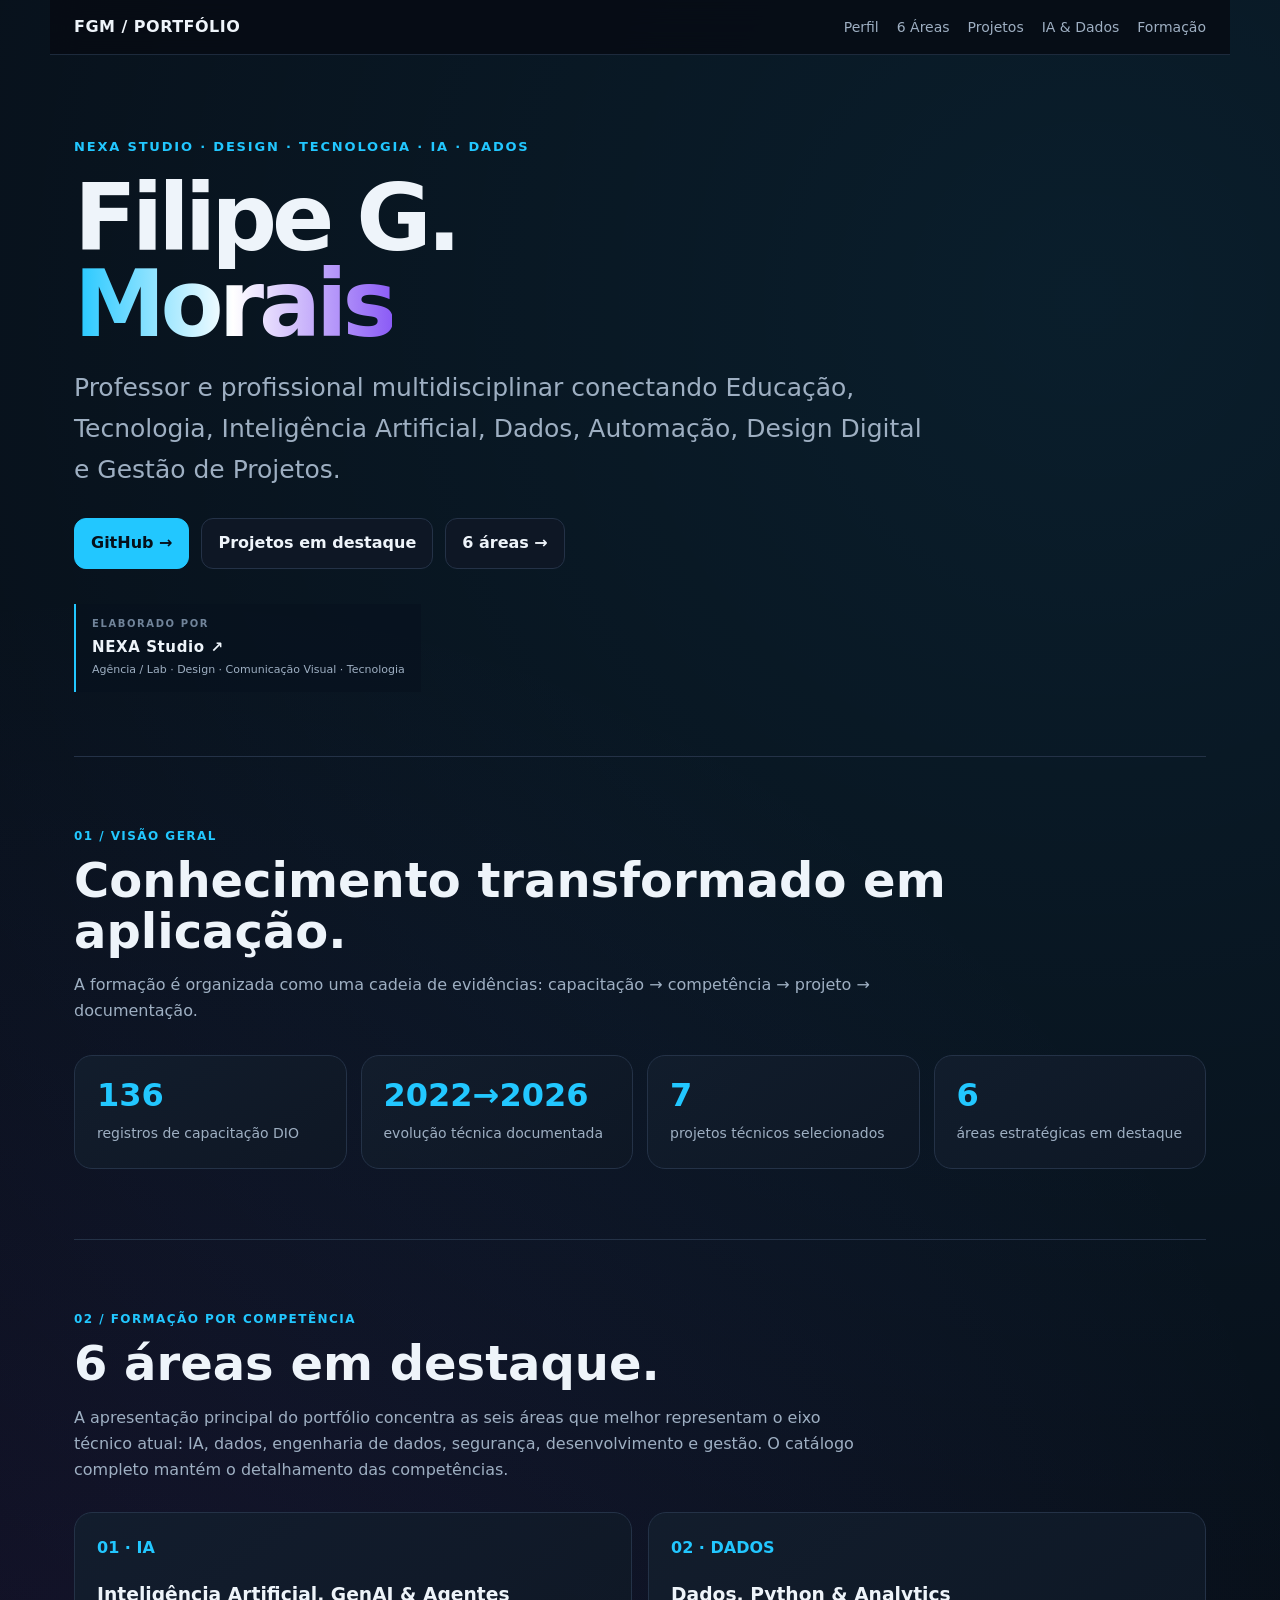
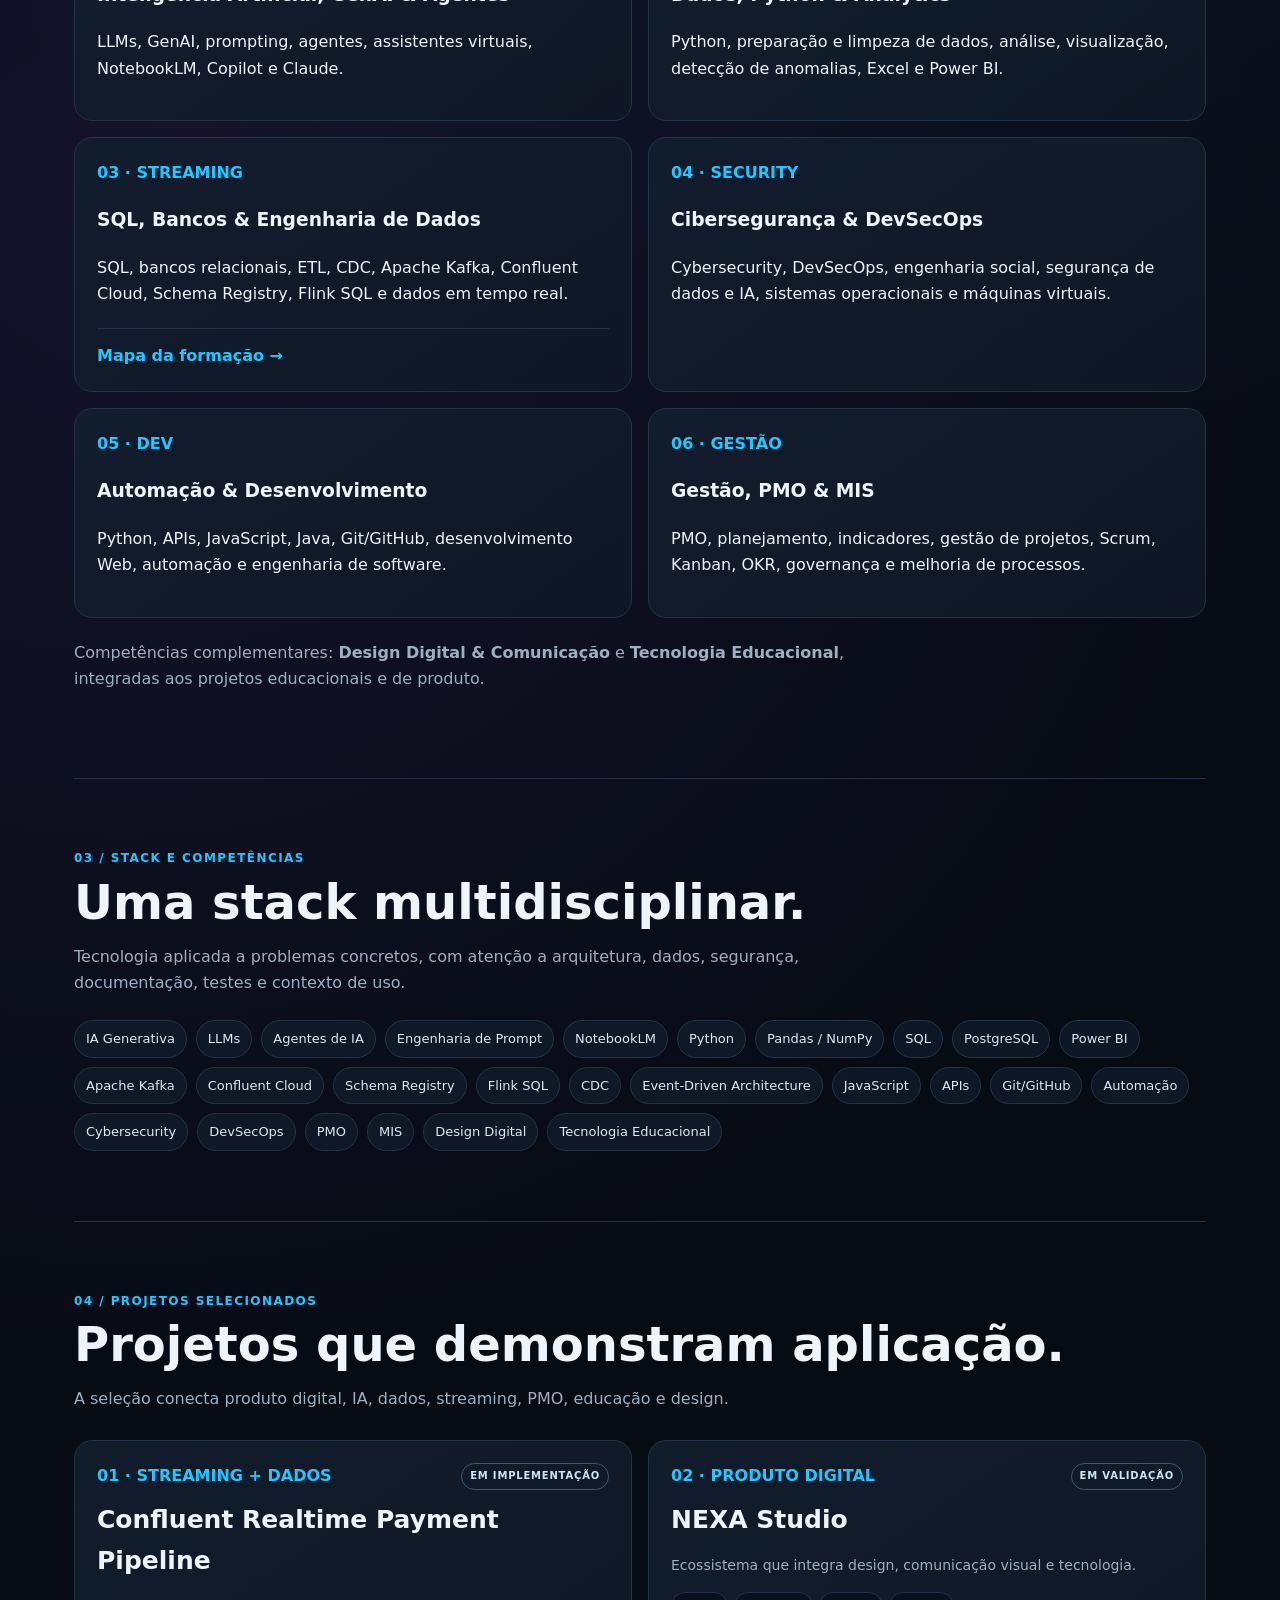
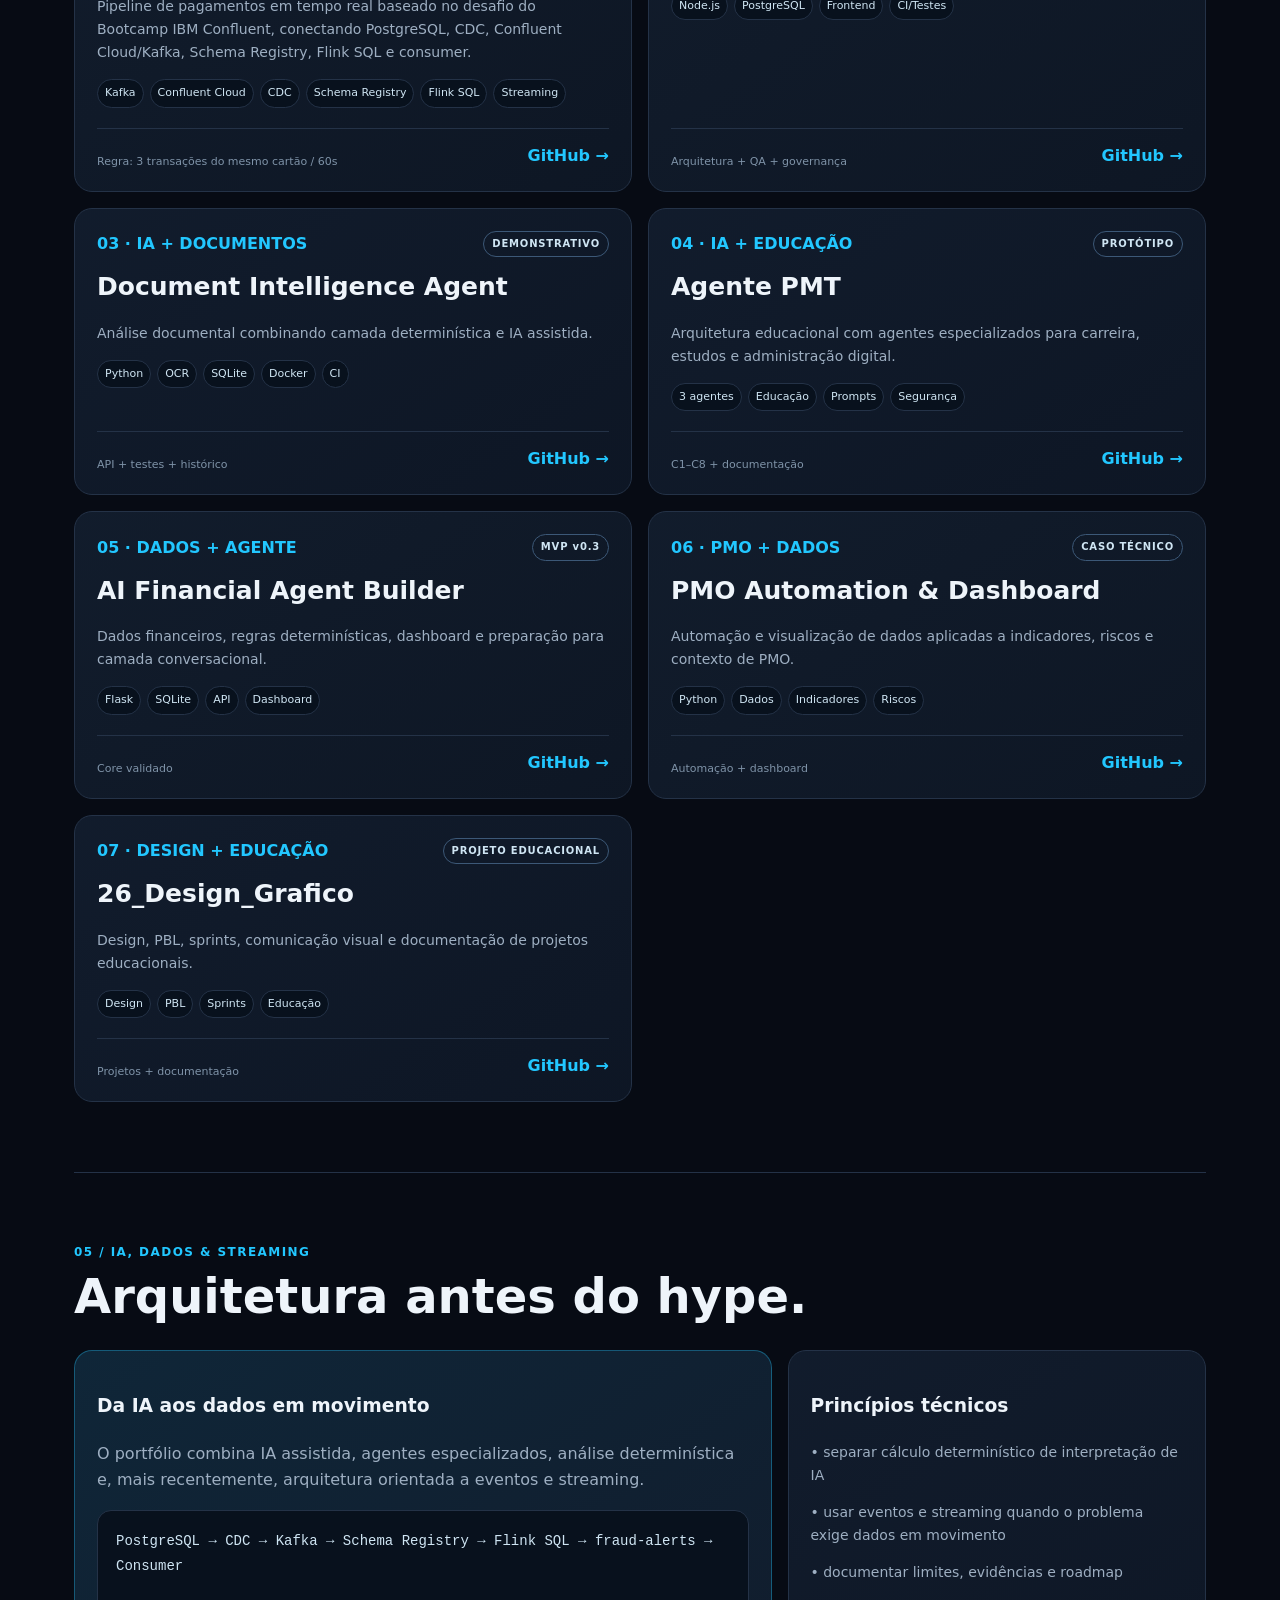
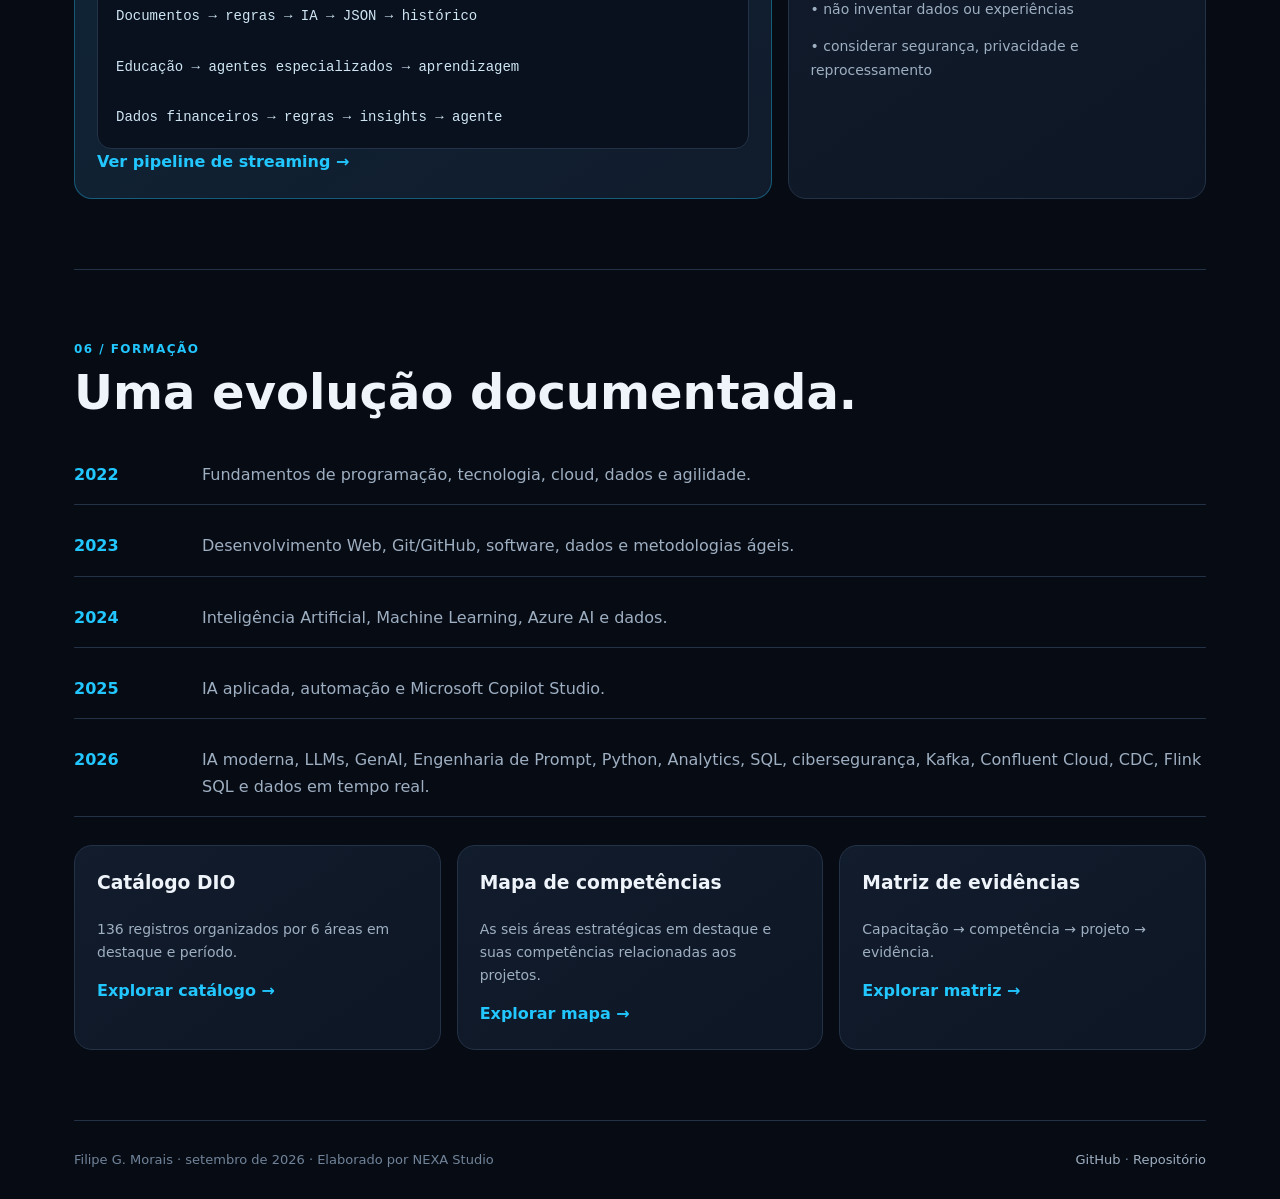
==== commit 019f6ccb: "feat: destacar 6 areas estrategicas no Pages" ====
--- a/recrutadores/index.html
+++ b/recrutadores/index.html
@@ -8,7 +8,7 @@
 <meta name="author" content="Filipe G. Morais / NEXA Studio">
 <meta property="og:type" content="website">
 <meta property="og:title" content="Filipe G. Morais — Portfólio Profissional">
-<meta property="og:description" content="Formação, 136 registros DIO, oito áreas de competência e projetos aplicados em IA, dados, streaming, automação e educação.">
+<meta property="og:description" content="Formação, 136 registros DIO, seis áreas estratégicas em destaque e projetos aplicados em IA, dados, streaming, automação e educação.">
 <meta property="og:url" content="https://sayjinblackbelt.github.io/formacao-e-capacitacoes/">
 <meta property="og:site_name" content="Filipe G. Morais — Portfólio">
 <meta name="twitter:card" content="summary">
@@ -19,22 +19,20 @@
 </head>
 <body>
 <main>
-<nav class="nav"><a class="brand" href="#top">FGM / PORTFÓLIO</a><div class="navlinks"><a href="#perfil">Perfil</a><a href="#areas">8 Áreas</a><a href="#projetos">Projetos</a><a href="#ia">IA & Dados</a><a href="#formacao">Formação</a></div></nav>
+<nav class="nav"><a class="brand" href="#top">FGM / PORTFÓLIO</a><div class="navlinks"><a href="#perfil">Perfil</a><a href="#areas">6 Áreas</a><a href="#projetos">Projetos</a><a href="#ia">IA & Dados</a><a href="#formacao">Formação</a></div></nav>
 
-<header class="hero" id="top"><div><div class="eyebrow">NEXA STUDIO · Design · Tecnologia · IA · Dados</div><h1>Filipe G.<br><span class="gradient">Morais</span></h1><p class="lead">Professor e profissional multidisciplinar conectando Educação, Tecnologia, Inteligência Artificial, Dados, Automação, Design Digital e Gestão de Projetos.</p><div class="actions"><a class="btn primary" href="https://github.com/sayjinblackbelt">GitHub →</a><a class="btn" href="#projetos">Projetos em destaque</a><a class="btn" href="#areas">8 áreas →</a></div></div><div class="agency-signature"><span>ELABORADO POR</span><a href="https://github.com/sayjinblackbelt/NEXA-Studio">NEXA Studio ↗</a><small>Agência / Lab · Design · Comunicação Visual · Tecnologia</small></div></header>
+<header class="hero" id="top"><div><div class="eyebrow">NEXA STUDIO · Design · Tecnologia · IA · Dados</div><h1>Filipe G.<br><span class="gradient">Morais</span></h1><p class="lead">Professor e profissional multidisciplinar conectando Educação, Tecnologia, Inteligência Artificial, Dados, Automação, Design Digital e Gestão de Projetos.</p><div class="actions"><a class="btn primary" href="https://github.com/sayjinblackbelt">GitHub →</a><a class="btn" href="#projetos">Projetos em destaque</a><a class="btn" href="#areas">6 áreas →</a></div></div><div class="agency-signature"><span>ELABORADO POR</span><a href="https://github.com/sayjinblackbelt/NEXA-Studio">NEXA Studio ↗</a><small>Agência / Lab · Design · Comunicação Visual · Tecnologia</small></div></header>
 
-<section class="section" id="perfil"><div class="kicker">01 / Visão geral</div><h2>Conhecimento transformado em aplicação.</h2><p class="section-intro">A formação é organizada como uma cadeia de evidências: capacitação → competência → projeto → documentação.</p><div class="metrics"><div class="metric"><strong>136</strong><span>registros de capacitação DIO</span></div><div class="metric"><strong>2022→2026</strong><span>evolução técnica documentada</span></div><div class="metric"><strong>7</strong><span>projetos técnicos selecionados</span></div><div class="metric"><strong>8</strong><span>áreas de capacitação</span></div></div></section>
+<section class="section" id="perfil"><div class="kicker">01 / Visão geral</div><h2>Conhecimento transformado em aplicação.</h2><p class="section-intro">A formação é organizada como uma cadeia de evidências: capacitação → competência → projeto → documentação.</p><div class="metrics"><div class="metric"><strong>136</strong><span>registros de capacitação DIO</span></div><div class="metric"><strong>2022→2026</strong><span>evolução técnica documentada</span></div><div class="metric"><strong>7</strong><span>projetos técnicos selecionados</span></div><div class="metric"><strong>6</strong><span>áreas estratégicas em destaque</span></div></div></section>
 
-<section class="section" id="areas"><div class="kicker">02 / Formação por competência</div><h2>8 áreas de capacitação.</h2><p class="section-intro">As 136 certificações são organizadas por áreas de competência para facilitar a leitura profissional. A classificação é uma camada de navegação; os certificados individuais permanecem no catálogo completo.</p><div class="projects">
+<section class="section" id="areas"><div class="kicker">02 / Formação por competência</div><h2>6 áreas em destaque.</h2><p class="section-intro">A apresentação principal do portfólio concentra as seis áreas que melhor representam o eixo técnico atual: IA, dados, engenharia de dados, segurança, desenvolvimento e gestão. O catálogo completo mantém o detalhamento das competências.</p><div class="projects">
 <article class="card"><div><span class="num">01 · IA</span><h3>Inteligência Artificial, GenAI & Agentes</h3><p>LLMs, GenAI, prompting, agentes, assistentes virtuais, NotebookLM, Copilot e Claude.</p></div></article>
 <article class="card"><div><span class="num">02 · DADOS</span><h3>Dados, Python & Analytics</h3><p>Python, preparação e limpeza de dados, análise, visualização, detecção de anomalias, Excel e Power BI.</p></div></article>
 <article class="card featured"><div><span class="num">03 · STREAMING</span><h3>SQL, Bancos & Engenharia de Dados</h3><p>SQL, bancos relacionais, ETL, CDC, Apache Kafka, Confluent Cloud, Schema Registry, Flink SQL e dados em tempo real.</p></div><div class="project-bottom"><a class="cta" href="https://github.com/sayjinblackbelt/formacao-e-capacitacoes/blob/main/certificacoes/MAPA-8-AREAS.md">Mapa da formação →</a></div></article>
 <article class="card"><div><span class="num">04 · SECURITY</span><h3>Cibersegurança & DevSecOps</h3><p>Cybersecurity, DevSecOps, engenharia social, segurança de dados e IA, sistemas operacionais e máquinas virtuais.</p></div></article>
 <article class="card"><div><span class="num">05 · DEV</span><h3>Automação & Desenvolvimento</h3><p>Python, APIs, JavaScript, Java, Git/GitHub, desenvolvimento Web, automação e engenharia de software.</p></div></article>
 <article class="card"><div><span class="num">06 · GESTÃO</span><h3>Gestão, PMO & MIS</h3><p>PMO, planejamento, indicadores, gestão de projetos, Scrum, Kanban, OKR, governança e melhoria de processos.</p></div></article>
-<article class="card"><div><span class="num">07 · DESIGN</span><h3>Design Digital & Comunicação</h3><p>Design gráfico, comunicação visual, tipografia, identidade visual, Canva e prototipação.</p></div></article>
-<article class="card"><div><span class="num">08 · EDUCAÇÃO</span><h3>Tecnologia Educacional</h3><p>Informática Educacional, PMT, Mídias Digitais, Google Workspace, LibreOffice e IA aplicada à educação.</p></div></article>
-</div></section>
+</div><p class="section-intro" style="margin-top:22px">Competências complementares: <strong>Design Digital & Comunicação</strong> e <strong>Tecnologia Educacional</strong>, integradas aos projetos educacionais e de produto.</p></section>
 
 <section class="section" id="competencias"><div class="kicker">03 / Stack e competências</div><h2>Uma stack multidisciplinar.</h2><p class="section-intro">Tecnologia aplicada a problemas concretos, com atenção a arquitetura, dados, segurança, documentação, testes e contexto de uso.</p><div class="skills"><span class="tag">IA Generativa</span><span class="tag">LLMs</span><span class="tag">Agentes de IA</span><span class="tag">Engenharia de Prompt</span><span class="tag">NotebookLM</span><span class="tag">Python</span><span class="tag">Pandas / NumPy</span><span class="tag">SQL</span><span class="tag">PostgreSQL</span><span class="tag">Power BI</span><span class="tag">Apache Kafka</span><span class="tag">Confluent Cloud</span><span class="tag">Schema Registry</span><span class="tag">Flink SQL</span><span class="tag">CDC</span><span class="tag">Event-Driven Architecture</span><span class="tag">JavaScript</span><span class="tag">APIs</span><span class="tag">Git/GitHub</span><span class="tag">Automação</span><span class="tag">Cybersecurity</span><span class="tag">DevSecOps</span><span class="tag">PMO</span><span class="tag">MIS</span><span class="tag">Design Digital</span><span class="tag">Tecnologia Educacional</span></div></section>
 
@@ -56,7 +54,7 @@
 
 Dados financeiros → regras → insights → agente</div><a class="cta" href="https://github.com/sayjinblackbelt/confluent-realtime-payment-pipeline">Ver pipeline de streaming →</a></div><div class="card"><h3>Princípios técnicos</h3><p class="small">• separar cálculo determinístico de interpretação de IA</p><p class="small">• usar eventos e streaming quando o problema exige dados em movimento</p><p class="small">• documentar limites, evidências e roadmap</p><p class="small">• não inventar dados ou experiências</p><p class="small">• considerar segurança, privacidade e reprocessamento</p></div></div></section>
 
-<section class="section" id="formacao"><div class="kicker">06 / Formação</div><h2>Uma evolução documentada.</h2><div class="timeline"><div class="time"><strong>2022</strong><span>Fundamentos de programação, tecnologia, cloud, dados e agilidade.</span></div><div class="time"><strong>2023</strong><span>Desenvolvimento Web, Git/GitHub, software, dados e metodologias ágeis.</span></div><div class="time"><strong>2024</strong><span>Inteligência Artificial, Machine Learning, Azure AI e dados.</span></div><div class="time"><strong>2025</strong><span>IA aplicada, automação e Microsoft Copilot Studio.</span></div><div class="time"><strong>2026</strong><span>IA moderna, LLMs, GenAI, Engenharia de Prompt, Python, Analytics, SQL, cibersegurança, Kafka, Confluent Cloud, CDC, Flink SQL e dados em tempo real.</span></div></div><div class="evidence"><div class="card"><h3>Catálogo DIO</h3><p>136 registros organizados por 8 áreas e período.</p><a class="cta" href="https://github.com/sayjinblackbelt/formacao-e-capacitacoes/blob/main/certificacoes/CATALOGO-COMPLETO-DIO.md">Explorar catálogo →</a></div><div class="card"><h3>Mapa de 8 áreas</h3><p>Competências consolidadas por área e relacionadas aos projetos.</p><a class="cta" href="https://github.com/sayjinblackbelt/formacao-e-capacitacoes/blob/main/certificacoes/MAPA-8-AREAS.md">Explorar mapa →</a></div><div class="card"><h3>Matriz de evidências</h3><p>Capacitação → competência → projeto → evidência.</p><a class="cta" href="https://github.com/sayjinblackbelt/formacao-e-capacitacoes/blob/main/certificacoes/MATRIZ-CAPACITACAO-PROJETO.md">Explorar matriz →</a></div></div></section>
+<section class="section" id="formacao"><div class="kicker">06 / Formação</div><h2>Uma evolução documentada.</h2><div class="timeline"><div class="time"><strong>2022</strong><span>Fundamentos de programação, tecnologia, cloud, dados e agilidade.</span></div><div class="time"><strong>2023</strong><span>Desenvolvimento Web, Git/GitHub, software, dados e metodologias ágeis.</span></div><div class="time"><strong>2024</strong><span>Inteligência Artificial, Machine Learning, Azure AI e dados.</span></div><div class="time"><strong>2025</strong><span>IA aplicada, automação e Microsoft Copilot Studio.</span></div><div class="time"><strong>2026</strong><span>IA moderna, LLMs, GenAI, Engenharia de Prompt, Python, Analytics, SQL, cibersegurança, Kafka, Confluent Cloud, CDC, Flink SQL e dados em tempo real.</span></div></div><div class="evidence"><div class="card"><h3>Catálogo DIO</h3><p>136 registros organizados por 6 áreas em destaque e período.</p><a class="cta" href="https://github.com/sayjinblackbelt/formacao-e-capacitacoes/blob/main/certificacoes/CATALOGO-COMPLETO-DIO.md">Explorar catálogo →</a></div><div class="card"><h3>Mapa de competências</h3><p>As seis áreas estratégicas em destaque e suas competências relacionadas aos projetos.</p><a class="cta" href="https://github.com/sayjinblackbelt/formacao-e-capacitacoes/blob/main/certificacoes/MAPA-8-AREAS.md">Explorar mapa →</a></div><div class="card"><h3>Matriz de evidências</h3><p>Capacitação → competência → projeto → evidência.</p><a class="cta" href="https://github.com/sayjinblackbelt/formacao-e-capacitacoes/blob/main/certificacoes/MATRIZ-CAPACITACAO-PROJETO.md">Explorar matriz →</a></div></div></section>
 
 <footer class="footer"><span>Filipe G. Morais · setembro de 2026 · Elaborado por NEXA Studio</span><span><a href="https://github.com/sayjinblackbelt">GitHub</a> · <a href="https://github.com/sayjinblackbelt/formacao-e-capacitacoes">Repositório</a></span></footer>
 </main></body></html>
